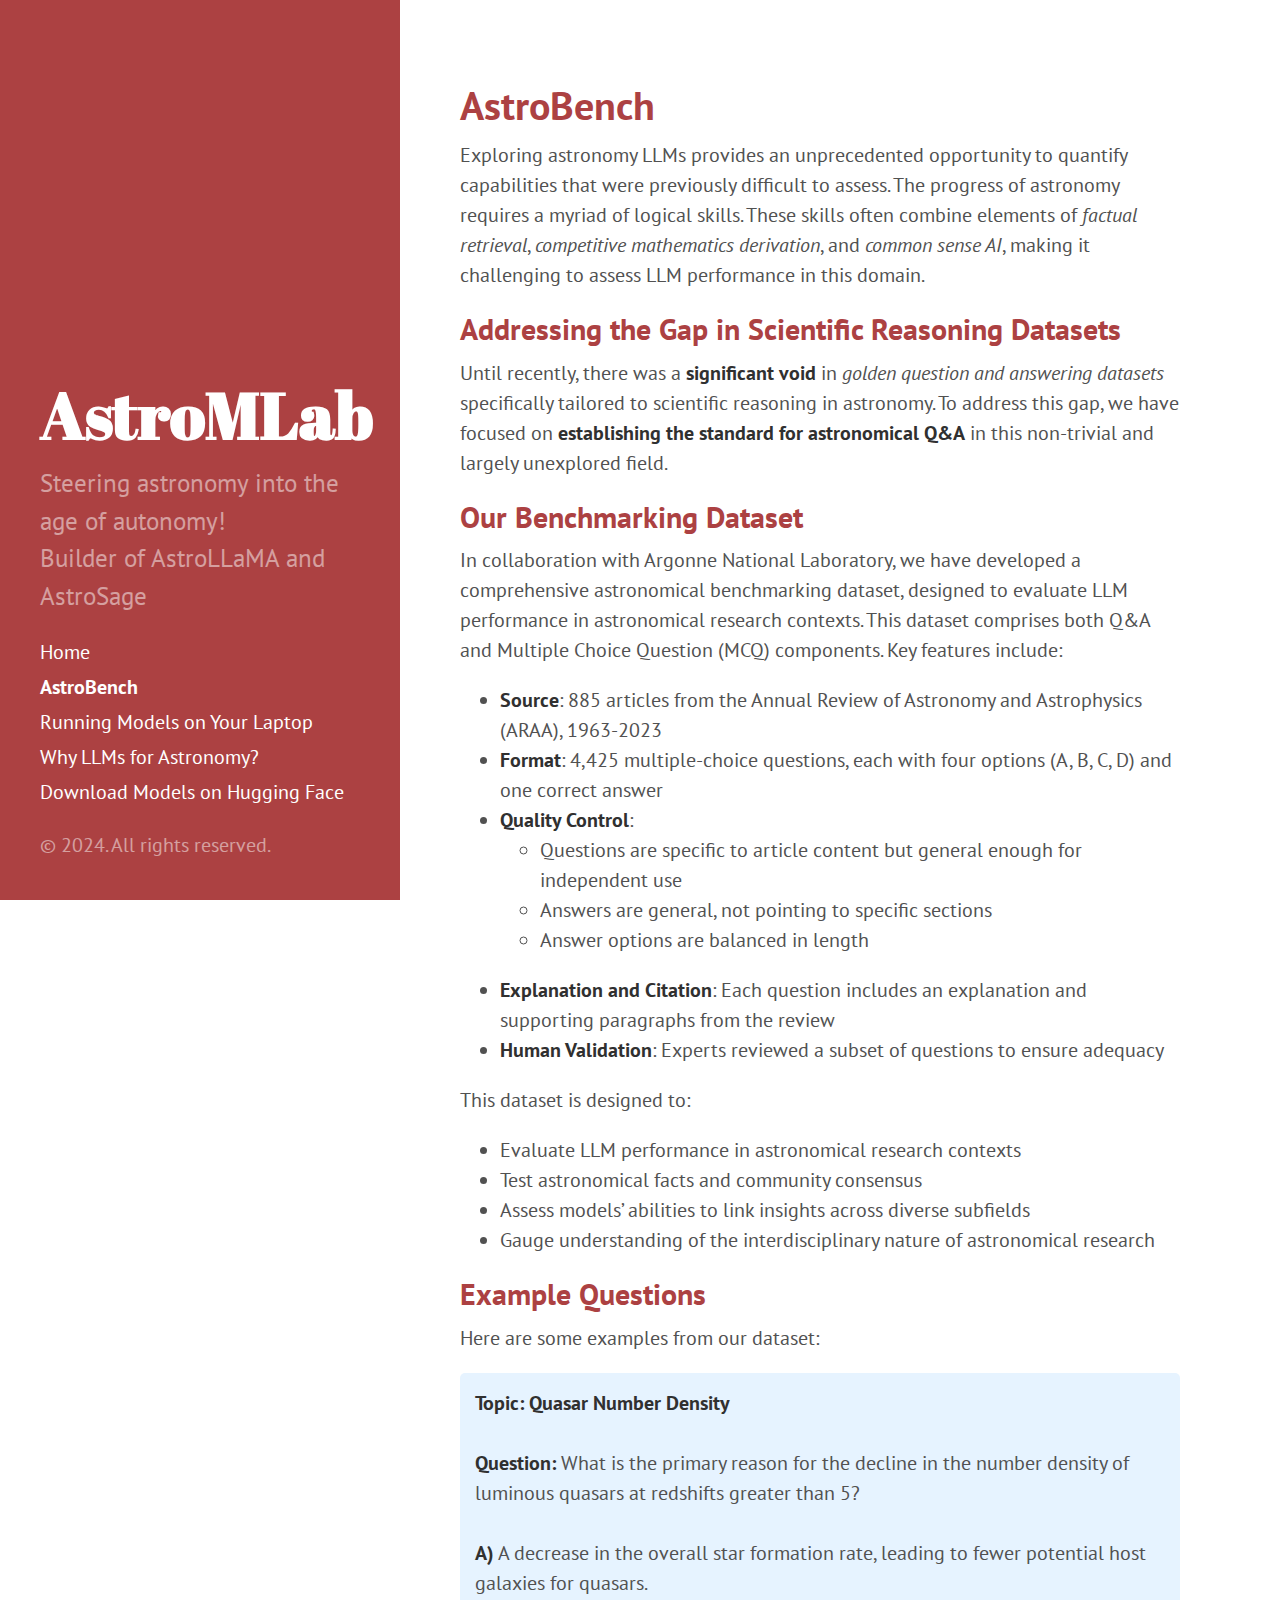
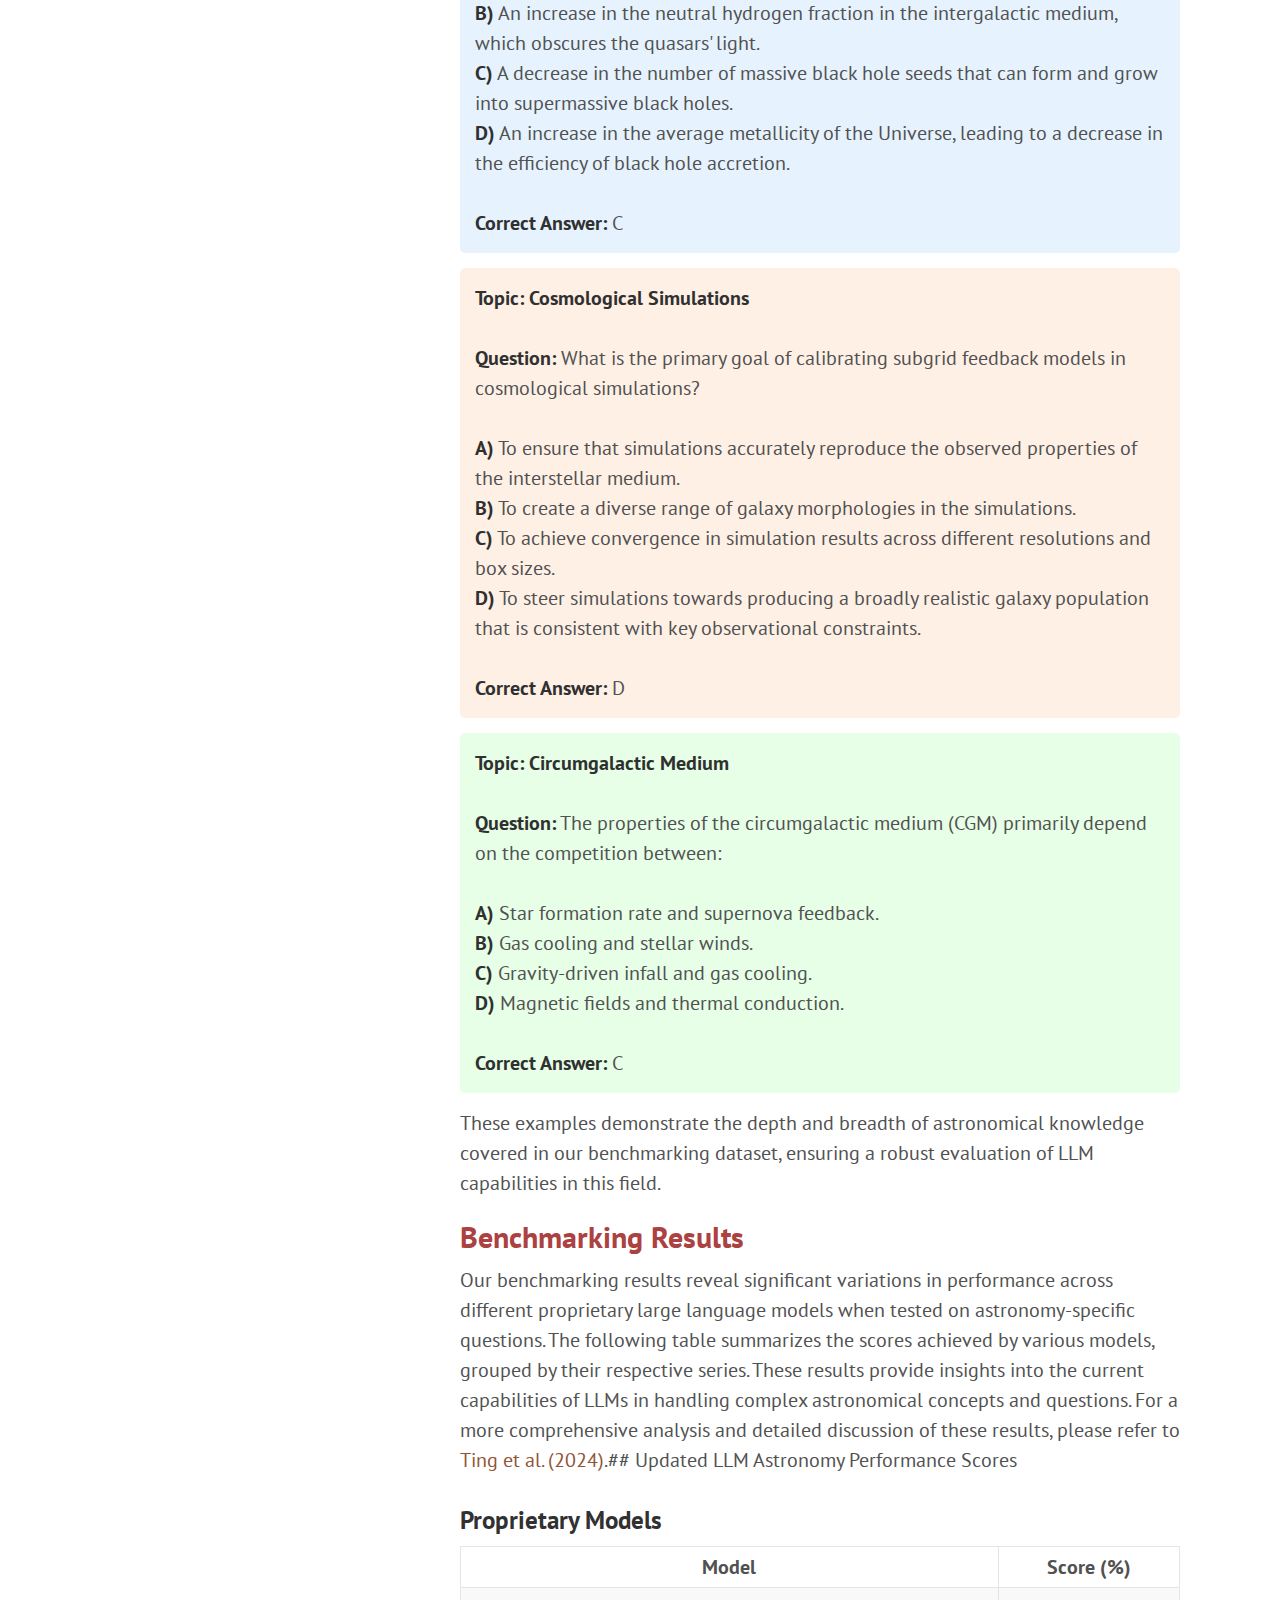
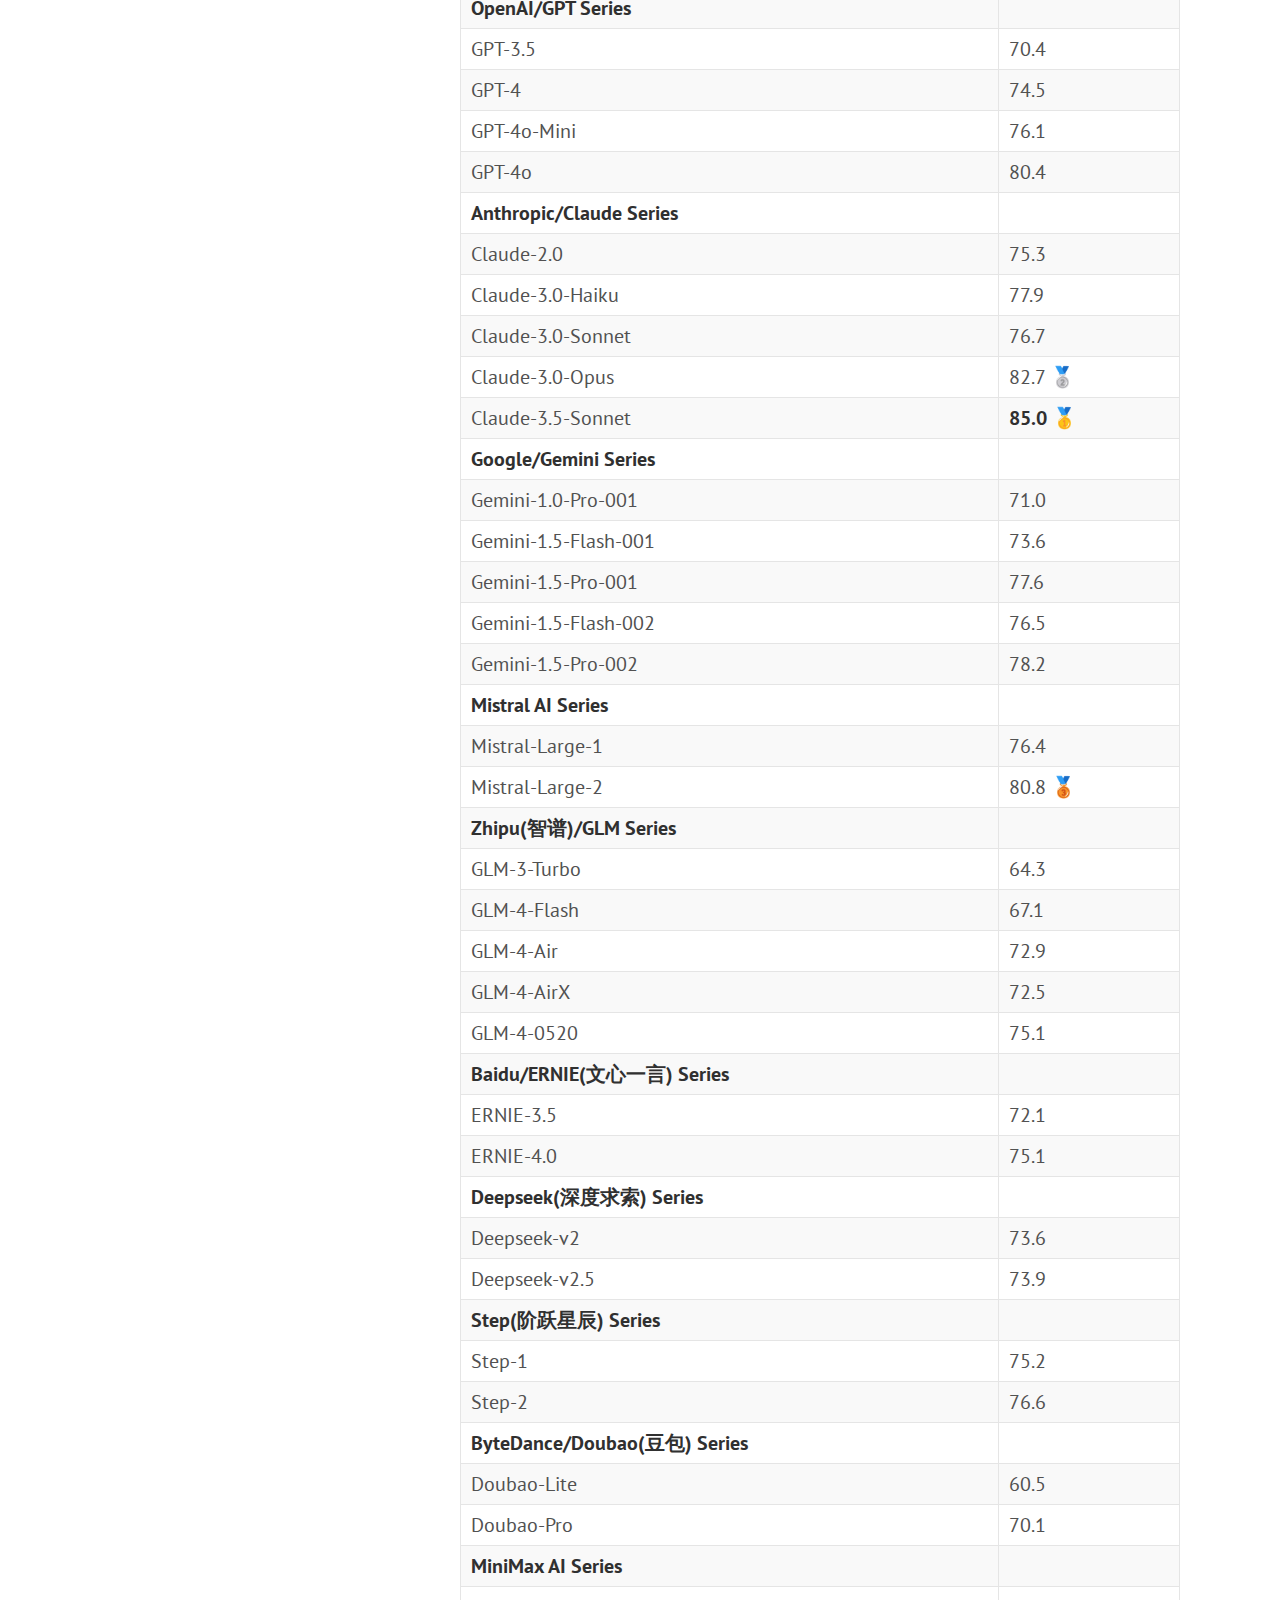
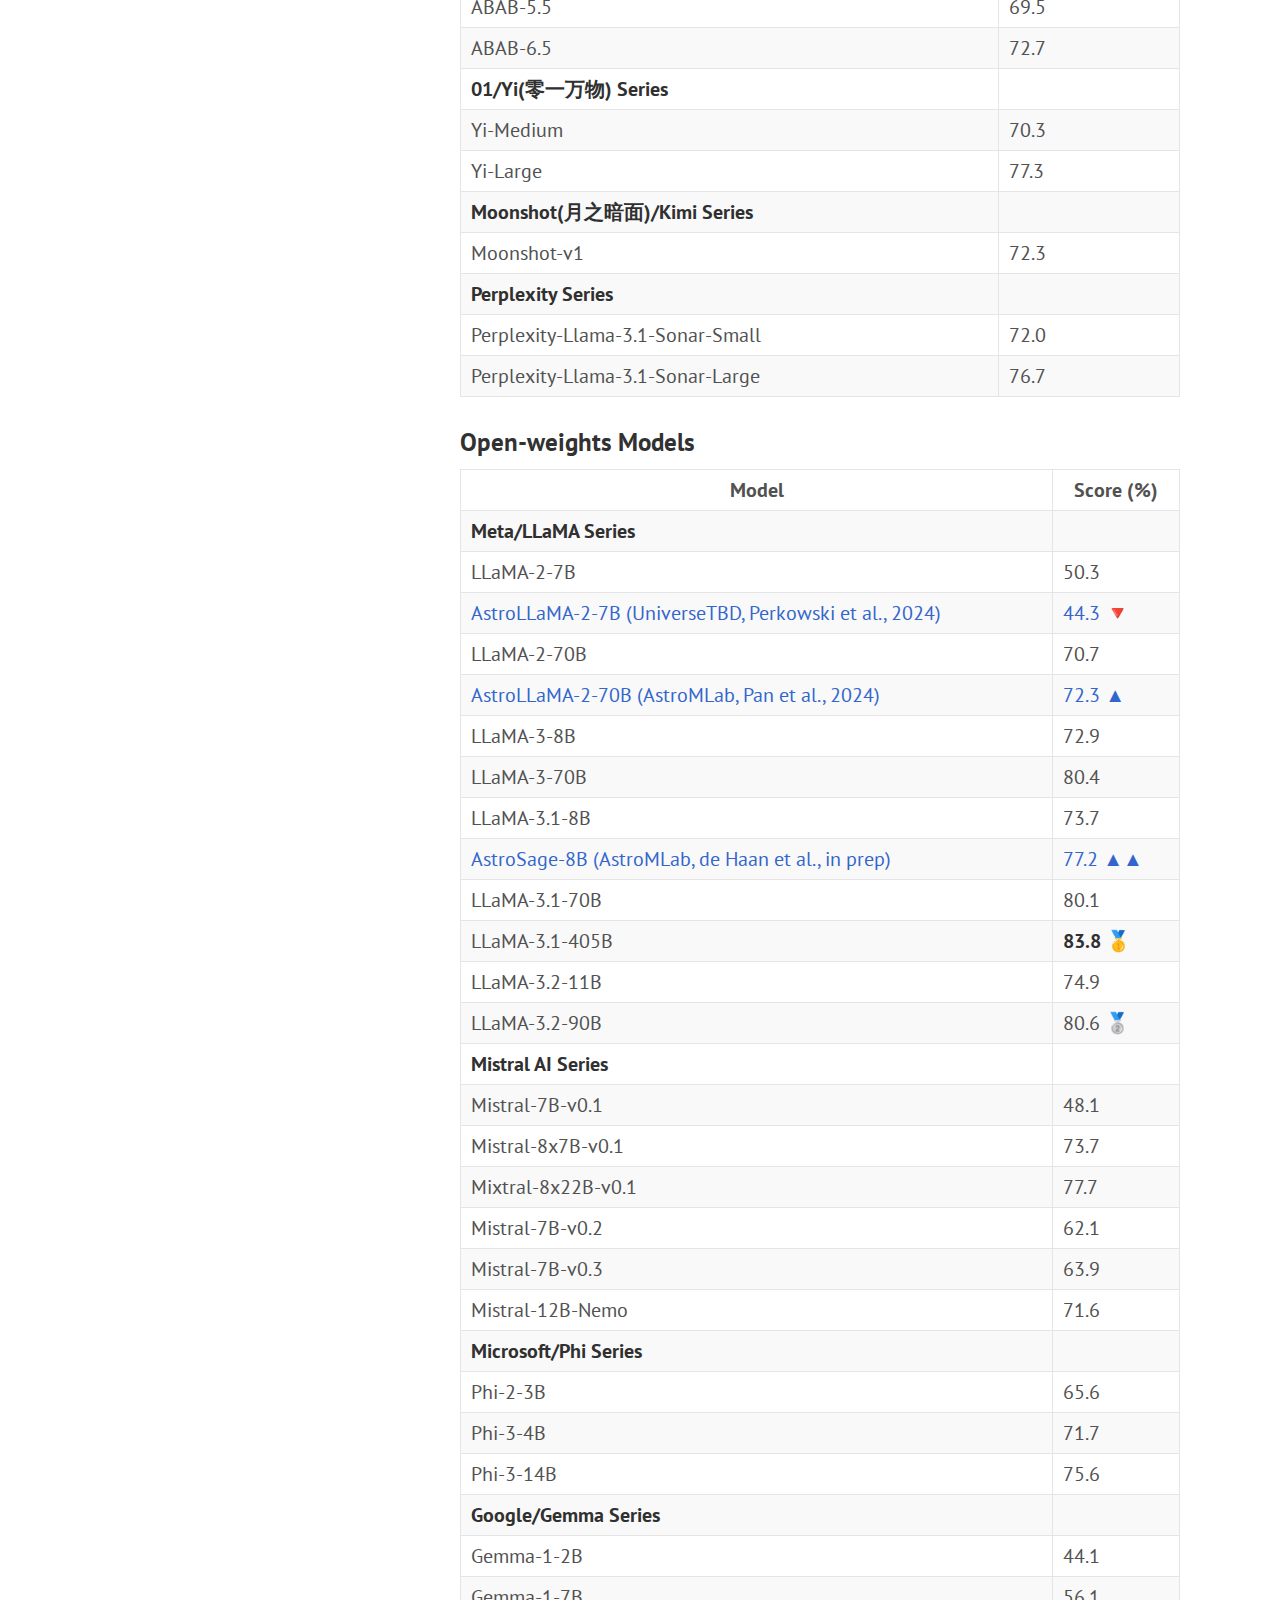
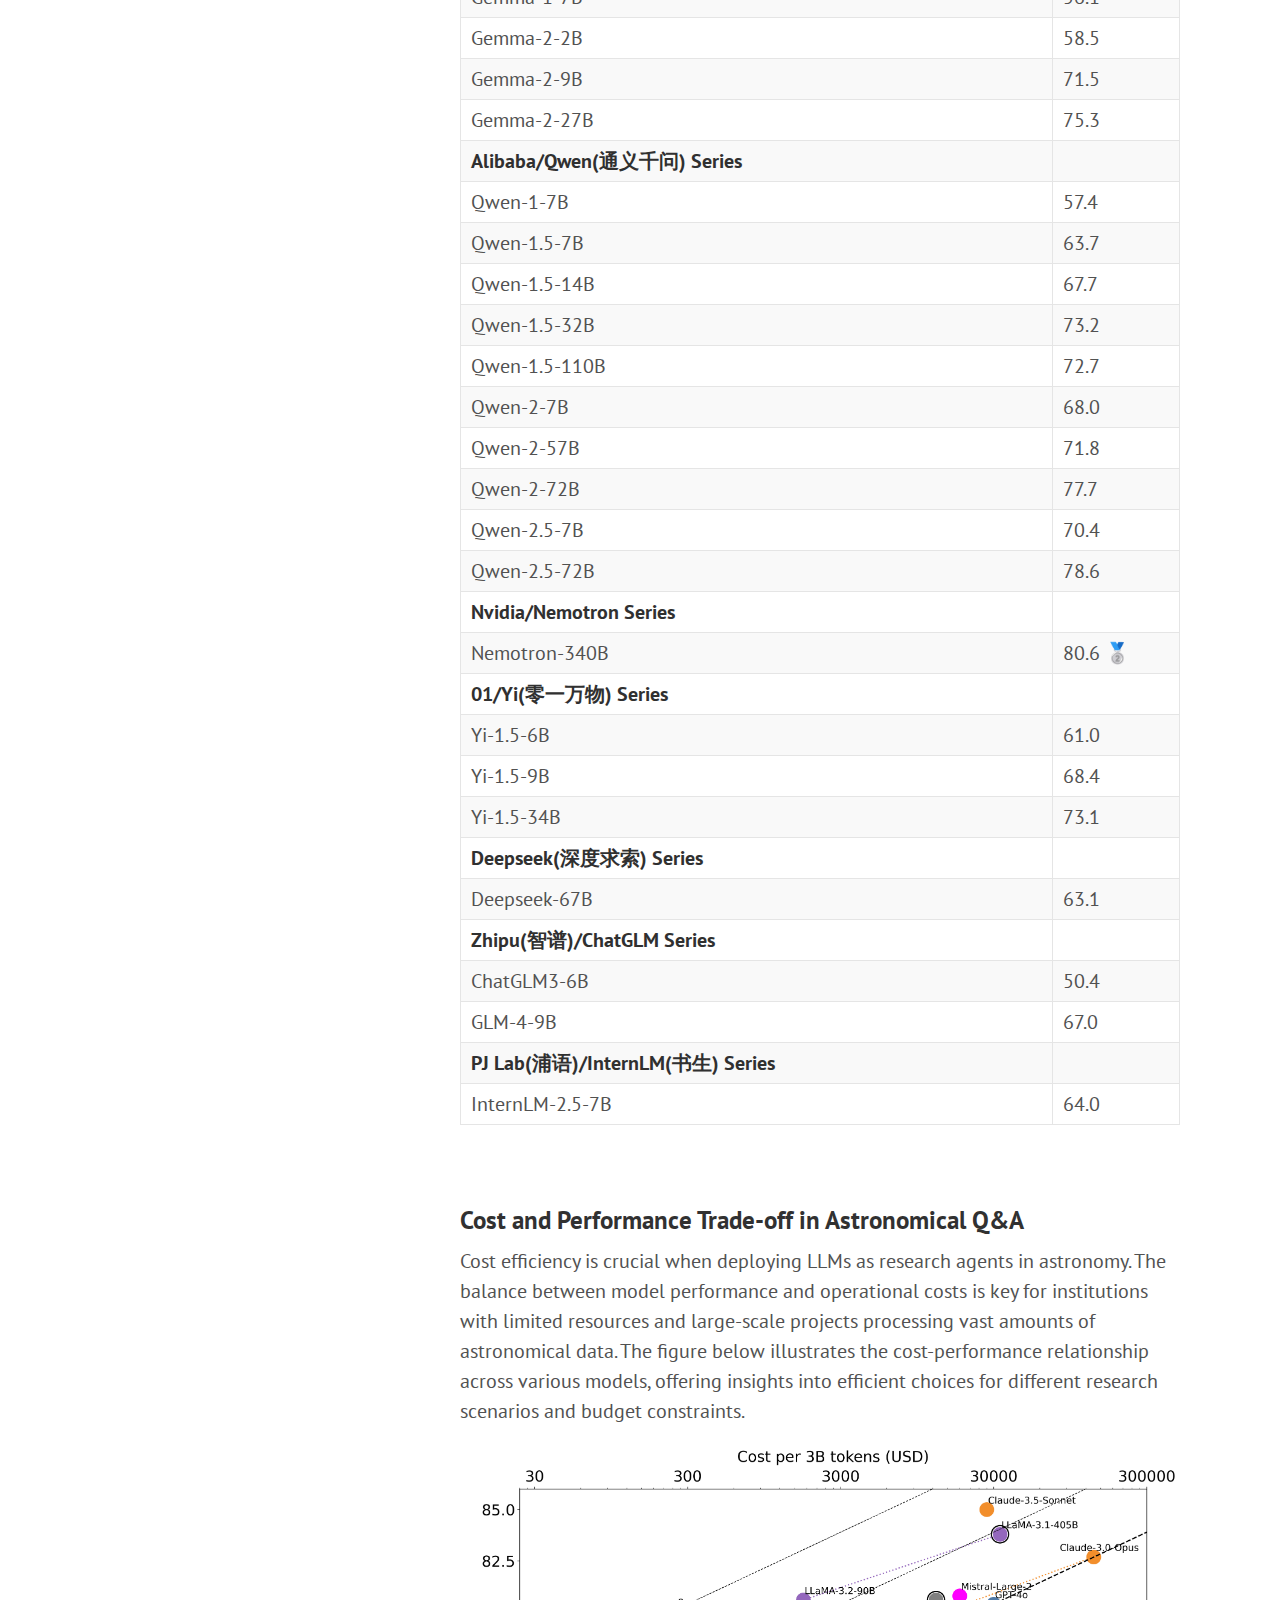
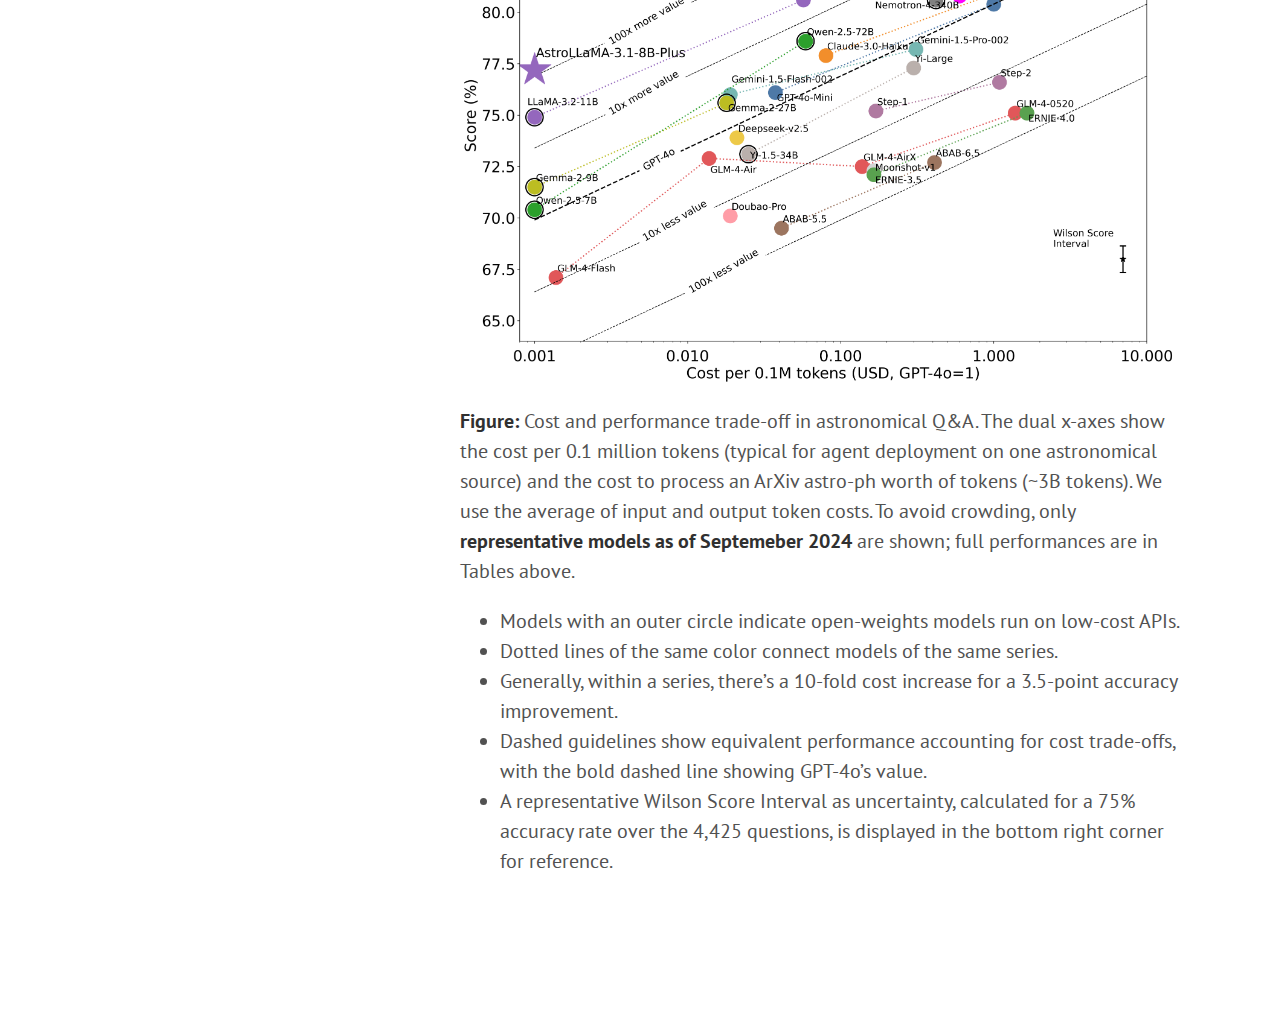
==== benchmarking.html @ fd851e41 "Add files via upload" ====
<!DOCTYPE html>
<html lang="en-us">

  <head>
  <link href="http://gmpg.org/xfn/11" rel="profile">
  <meta http-equiv="X-UA-Compatible" content="IE=edge">
  <meta http-equiv="content-type" content="text/html; charset=utf-8">

  <!-- Enable responsiveness on mobile devices-->
  <meta name="viewport" content="width=device-width, initial-scale=1.0, maximum-scale=1">

  <title>
    
      AstroBench &middot; AstroMLab
    
  </title>

  <!-- CSS -->
  <link rel="stylesheet" href="./public/css/poole.css">
  <link rel="stylesheet" href="./public/css/syntax.css">
  <link rel="stylesheet" href="./public/css/hyde.css">
  <link rel="stylesheet" href="http://fonts.googleapis.com/css?family=PT+Sans:400,400italic,700|Abril+Fatface">

  <!-- RSS -->
  <link rel="alternate" type="application/rss+xml" title="RSS" href="./atom.xml">
</head>


  <body>

    <div class="sidebar">
  <div class="container sidebar-sticky">
    <div class="sidebar-about">
      <h1>
        <a href="/">
          AstroMLab
        </a>
      </h1>
      <p class="lead">Steering astronomy into the age of autonomy! <br> Builder of AstroLLaMA and AstroSage</p>
    </div>

    <nav class="sidebar-nav">
      <a class="sidebar-nav-item" href="./index.html">Home</a>

      

      
      
        
      
        
          
            <a class="sidebar-nav-item active" href="./benchmarking.html">AstroBench</a>
          
        
      
        
          
        
      
        
          
            <a class="sidebar-nav-item" href="./ollama.html">Running Models on Your Laptop</a>
          
        
      
        
          
            <a class="sidebar-nav-item" href="./why_astronomy.html">Why LLMs for Astronomy?</a>
          
        
      

      <a class="sidebar-nav-item" href="https://huggingface.co/AstroMLab">Download Models on Hugging Face</a> 
    </nav>

    <p>&copy; 2024. All rights reserved.</p>
  </div>
</div>


    <div class="content container">
      <div class="page">
        <h1 class="page-title">AstroBench</h1>
      <div class="page">
  <p>Exploring astronomy LLMs provides an unprecedented opportunity to quantify capabilities that were previously difficult to assess. The progress of astronomy requires a myriad of logical skills. These skills often combine elements of <em>factual retrieval</em>, <em>competitive mathematics derivation</em>, and <em>common sense AI</em>, making it challenging to assess LLM performance in this domain.</p>

<h2 id="addressing-the-gap-in-scientific-reasoning-datasets">Addressing the Gap in Scientific Reasoning Datasets</h2>

<p>Until recently, there was a <strong>significant void</strong> in <em>golden question and answering datasets</em> specifically tailored to scientific reasoning in astronomy. To address this gap, we have focused on <strong>establishing the standard for astronomical Q&amp;A</strong> in this non-trivial and largely unexplored field.</p>

<h2 id="our-benchmarking-dataset">Our Benchmarking Dataset</h2>

<p>In collaboration with Argonne National Laboratory, we have developed a comprehensive astronomical benchmarking dataset, designed to evaluate LLM performance in astronomical research contexts. This dataset comprises both Q&amp;A and Multiple Choice Question (MCQ) components. Key features include:</p>

<ul>
  <li><strong>Source</strong>: 885 articles from the Annual Review of Astronomy and Astrophysics (ARAA), 1963-2023</li>
  <li><strong>Format</strong>: 4,425 multiple-choice questions, each with four options (A, B, C, D) and one correct answer</li>
  <li><strong>Quality Control</strong>:
    <ul>
      <li>Questions are specific to article content but general enough for independent use</li>
      <li>Answers are general, not pointing to specific sections</li>
      <li>Answer options are balanced in length</li>
    </ul>
  </li>
  <li><strong>Explanation and Citation</strong>: Each question includes an explanation and supporting paragraphs from the review</li>
  <li><strong>Human Validation</strong>: Experts reviewed a subset of questions to ensure adequacy</li>
</ul>

<p>This dataset is designed to:</p>

<ul>
  <li>Evaluate LLM performance in astronomical research contexts</li>
  <li>Test astronomical facts and community consensus</li>
  <li>Assess models’ abilities to link insights across diverse subfields</li>
  <li>Gauge understanding of the interdisciplinary nature of astronomical research</li>
</ul>

<h2 id="example-questions">Example Questions</h2>

<p>Here are some examples from our dataset:</p>

<div style="background-color: #e6f3ff; padding: 15px; margin-bottom: 15px; border-radius: 5px;">
<strong>Topic: Quasar Number Density</strong><br />
<br />

<strong>Question:</strong> What is the primary reason for the decline in the number density of luminous quasars at redshifts greater than 5?<br />
<br />

<strong>A)</strong> A decrease in the overall star formation rate, leading to fewer potential host galaxies for quasars. <br />

<strong>B)</strong> An increase in the neutral hydrogen fraction in the intergalactic medium, which obscures the quasars' light. <br />

<strong>C)</strong> A decrease in the number of massive black hole seeds that can form and grow into supermassive black holes. <br />

<strong>D)</strong> An increase in the average metallicity of the Universe, leading to a decrease in the efficiency of black hole accretion. <br />

<br />
<strong>Correct Answer:</strong> C
</div>

<div style="background-color: #fff0e6; padding: 15px; margin-bottom: 15px; border-radius: 5px;">
<strong>Topic: Cosmological Simulations</strong><br />
<br />

<strong>Question:</strong> What is the primary goal of calibrating subgrid feedback models in cosmological simulations?<br />
<br />

<strong>A)</strong> To ensure that simulations accurately reproduce the observed properties of the interstellar medium.<br />

<strong>B)</strong> To create a diverse range of galaxy morphologies in the simulations.<br />

<strong>C)</strong> To achieve convergence in simulation results across different resolutions and box sizes.<br />

<strong>D)</strong> To steer simulations towards producing a broadly realistic galaxy population that is consistent with key observational constraints.<br />

<br />
<strong>Correct Answer:</strong> D
</div>

<div style="background-color: #e6ffe6; padding: 15px; margin-bottom: 15px; border-radius: 5px;">
<strong>Topic: Circumgalactic Medium</strong><br />
<br />

<strong>Question:</strong> The properties of the circumgalactic medium (CGM) primarily depend on the competition between: <br />
<br />

<strong>A)</strong> Star formation rate and supernova feedback.<br />

<strong>B)</strong> Gas cooling and stellar winds.<br />

<strong>C)</strong> Gravity-driven infall and gas cooling. <br />

<strong>D)</strong> Magnetic fields and thermal conduction. <br />

<br />
<strong>Correct Answer:</strong> C
</div>

<p>These examples demonstrate the depth and breadth of astronomical knowledge covered in our benchmarking dataset, ensuring a robust evaluation of LLM capabilities in this field.</p>

<h2 id="benchmarking-results">Benchmarking Results</h2>

<p>Our benchmarking results reveal significant variations in performance across different proprietary large language models when tested on astronomy-specific questions. The following table summarizes the scores achieved by various models, grouped by their respective series. These results provide insights into the current capabilities of LLMs in handling complex astronomical concepts and questions. For a more comprehensive analysis and detailed discussion of these results, please refer to <a href="https://arxiv.org/abs/2407.11194">Ting et al. (2024)</a>.## Updated LLM Astronomy Performance Scores</p>

<h3 id="proprietary-models">Proprietary Models</h3>

<table>
  <thead>
    <tr>
      <th>Model</th>
      <th>Score (%)</th>
    </tr>
  </thead>
  <tbody>
    <tr>
      <td><strong>OpenAI/GPT Series</strong></td>
      <td> </td>
    </tr>
    <tr>
      <td>GPT-3.5</td>
      <td>70.4</td>
    </tr>
    <tr>
      <td>GPT-4</td>
      <td>74.5</td>
    </tr>
    <tr>
      <td>GPT-4o-Mini</td>
      <td>76.1</td>
    </tr>
    <tr>
      <td>GPT-4o</td>
      <td>80.4</td>
    </tr>
    <tr>
      <td><strong>Anthropic/Claude Series</strong></td>
      <td> </td>
    </tr>
    <tr>
      <td>Claude-2.0</td>
      <td>75.3</td>
    </tr>
    <tr>
      <td>Claude-3.0-Haiku</td>
      <td>77.9</td>
    </tr>
    <tr>
      <td>Claude-3.0-Sonnet</td>
      <td>76.7</td>
    </tr>
    <tr>
      <td>Claude-3.0-Opus</td>
      <td>82.7 🥈</td>
    </tr>
    <tr>
      <td>Claude-3.5-Sonnet</td>
      <td><strong>85.0</strong> 🥇</td>
    </tr>
    <tr>
      <td><strong>Google/Gemini Series</strong></td>
      <td> </td>
    </tr>
    <tr>
      <td>Gemini-1.0-Pro-001</td>
      <td>71.0</td>
    </tr>
    <tr>
      <td>Gemini-1.5-Flash-001</td>
      <td>73.6</td>
    </tr>
    <tr>
      <td>Gemini-1.5-Pro-001</td>
      <td>77.6</td>
    </tr>
    <tr>
      <td>Gemini-1.5-Flash-002</td>
      <td>76.5</td>
    </tr>
    <tr>
      <td>Gemini-1.5-Pro-002</td>
      <td>78.2</td>
    </tr>
    <tr>
      <td><strong>Mistral AI Series</strong></td>
      <td> </td>
    </tr>
    <tr>
      <td>Mistral-Large-1</td>
      <td>76.4</td>
    </tr>
    <tr>
      <td>Mistral-Large-2</td>
      <td>80.8 🥉</td>
    </tr>
    <tr>
      <td><strong>Zhipu(智谱)/GLM Series</strong></td>
      <td> </td>
    </tr>
    <tr>
      <td>GLM-3-Turbo</td>
      <td>64.3</td>
    </tr>
    <tr>
      <td>GLM-4-Flash</td>
      <td>67.1</td>
    </tr>
    <tr>
      <td>GLM-4-Air</td>
      <td>72.9</td>
    </tr>
    <tr>
      <td>GLM-4-AirX</td>
      <td>72.5</td>
    </tr>
    <tr>
      <td>GLM-4-0520</td>
      <td>75.1</td>
    </tr>
    <tr>
      <td><strong>Baidu/ERNIE(文心一言) Series</strong></td>
      <td> </td>
    </tr>
    <tr>
      <td>ERNIE-3.5</td>
      <td>72.1</td>
    </tr>
    <tr>
      <td>ERNIE-4.0</td>
      <td>75.1</td>
    </tr>
    <tr>
      <td><strong>Deepseek(深度求索) Series</strong></td>
      <td> </td>
    </tr>
    <tr>
      <td>Deepseek-v2</td>
      <td>73.6</td>
    </tr>
    <tr>
      <td>Deepseek-v2.5</td>
      <td>73.9</td>
    </tr>
    <tr>
      <td><strong>Step(阶跃星辰) Series</strong></td>
      <td> </td>
    </tr>
    <tr>
      <td>Step-1</td>
      <td>75.2</td>
    </tr>
    <tr>
      <td>Step-2</td>
      <td>76.6</td>
    </tr>
    <tr>
      <td><strong>ByteDance/Doubao(豆包) Series</strong></td>
      <td> </td>
    </tr>
    <tr>
      <td>Doubao-Lite</td>
      <td>60.5</td>
    </tr>
    <tr>
      <td>Doubao-Pro</td>
      <td>70.1</td>
    </tr>
    <tr>
      <td><strong>MiniMax AI Series</strong></td>
      <td> </td>
    </tr>
    <tr>
      <td>ABAB-5.5</td>
      <td>69.5</td>
    </tr>
    <tr>
      <td>ABAB-6.5</td>
      <td>72.7</td>
    </tr>
    <tr>
      <td><strong>01/Yi(零一万物) Series</strong></td>
      <td> </td>
    </tr>
    <tr>
      <td>Yi-Medium</td>
      <td>70.3</td>
    </tr>
    <tr>
      <td>Yi-Large</td>
      <td>77.3</td>
    </tr>
    <tr>
      <td><strong>Moonshot(月之暗面)/Kimi Series</strong></td>
      <td> </td>
    </tr>
    <tr>
      <td>Moonshot-v1</td>
      <td>72.3</td>
    </tr>
    <tr>
      <td><strong>Perplexity Series</strong></td>
      <td> </td>
    </tr>
    <tr>
      <td>Perplexity-Llama-3.1-Sonar-Small</td>
      <td>72.0</td>
    </tr>
    <tr>
      <td>Perplexity-Llama-3.1-Sonar-Large</td>
      <td>76.7</td>
    </tr>
  </tbody>
</table>

<h3 id="open-weights-models">Open-weights Models</h3>

<table>
  <thead>
    <tr>
      <th>Model</th>
      <th>Score (%)</th>
    </tr>
  </thead>
  <tbody>
    <tr>
      <td><strong>Meta/LLaMA Series</strong></td>
      <td> </td>
    </tr>
    <tr>
      <td>LLaMA-2-7B</td>
      <td>50.3</td>
    </tr>
    <tr>
      <td><span style="color: #3366cc;">AstroLLaMA-2-7B (UniverseTBD, Perkowski et al., 2024)</span></td>
      <td><span style="color: #3366cc;">44.3</span> 🔻</td>
    </tr>
    <tr>
      <td>LLaMA-2-70B</td>
      <td>70.7</td>
    </tr>
    <tr>
      <td><span style="color: #3366cc;">AstroLLaMA-2-70B (AstroMLab, Pan et al., 2024)</span></td>
      <td><span style="color: #3366cc;">72.3 ▲ </span></td>
    </tr>
    <tr>
      <td>LLaMA-3-8B</td>
      <td>72.9</td>
    </tr>
    <tr>
      <td>LLaMA-3-70B</td>
      <td>80.4</td>
    </tr>
    <tr>
      <td>LLaMA-3.1-8B</td>
      <td>73.7</td>
    </tr>
    <tr>
      <td><span style="color: #3366cc;">AstroSage-8B (AstroMLab, de Haan et al., in prep)</span></td>
      <td><span style="color: #3366cc;">77.2 ▲▲ </span></td>
    </tr>
    <tr>
      <td>LLaMA-3.1-70B</td>
      <td>80.1</td>
    </tr>
    <tr>
      <td>LLaMA-3.1-405B</td>
      <td><strong>83.8</strong> 🥇</td>
    </tr>
    <tr>
      <td>LLaMA-3.2-11B</td>
      <td>74.9</td>
    </tr>
    <tr>
      <td>LLaMA-3.2-90B</td>
      <td>80.6 🥈</td>
    </tr>
    <tr>
      <td><strong>Mistral AI Series</strong></td>
      <td> </td>
    </tr>
    <tr>
      <td>Mistral-7B-v0.1</td>
      <td>48.1</td>
    </tr>
    <tr>
      <td>Mistral-8x7B-v0.1</td>
      <td>73.7</td>
    </tr>
    <tr>
      <td>Mixtral-8x22B-v0.1</td>
      <td>77.7</td>
    </tr>
    <tr>
      <td>Mistral-7B-v0.2</td>
      <td>62.1</td>
    </tr>
    <tr>
      <td>Mistral-7B-v0.3</td>
      <td>63.9</td>
    </tr>
    <tr>
      <td>Mistral-12B-Nemo</td>
      <td>71.6</td>
    </tr>
    <tr>
      <td><strong>Microsoft/Phi Series</strong></td>
      <td> </td>
    </tr>
    <tr>
      <td>Phi-2-3B</td>
      <td>65.6</td>
    </tr>
    <tr>
      <td>Phi-3-4B</td>
      <td>71.7</td>
    </tr>
    <tr>
      <td>Phi-3-14B</td>
      <td>75.6</td>
    </tr>
    <tr>
      <td><strong>Google/Gemma Series</strong></td>
      <td> </td>
    </tr>
    <tr>
      <td>Gemma-1-2B</td>
      <td>44.1</td>
    </tr>
    <tr>
      <td>Gemma-1-7B</td>
      <td>56.1</td>
    </tr>
    <tr>
      <td>Gemma-2-2B</td>
      <td>58.5</td>
    </tr>
    <tr>
      <td>Gemma-2-9B</td>
      <td>71.5</td>
    </tr>
    <tr>
      <td>Gemma-2-27B</td>
      <td>75.3</td>
    </tr>
    <tr>
      <td><strong>Alibaba/Qwen(通义千问) Series</strong></td>
      <td> </td>
    </tr>
    <tr>
      <td>Qwen-1-7B</td>
      <td>57.4</td>
    </tr>
    <tr>
      <td>Qwen-1.5-7B</td>
      <td>63.7</td>
    </tr>
    <tr>
      <td>Qwen-1.5-14B</td>
      <td>67.7</td>
    </tr>
    <tr>
      <td>Qwen-1.5-32B</td>
      <td>73.2</td>
    </tr>
    <tr>
      <td>Qwen-1.5-110B</td>
      <td>72.7</td>
    </tr>
    <tr>
      <td>Qwen-2-7B</td>
      <td>68.0</td>
    </tr>
    <tr>
      <td>Qwen-2-57B</td>
      <td>71.8</td>
    </tr>
    <tr>
      <td>Qwen-2-72B</td>
      <td>77.7</td>
    </tr>
    <tr>
      <td>Qwen-2.5-7B</td>
      <td>70.4</td>
    </tr>
    <tr>
      <td>Qwen-2.5-72B</td>
      <td>78.6</td>
    </tr>
    <tr>
      <td><strong>Nvidia/Nemotron Series</strong></td>
      <td> </td>
    </tr>
    <tr>
      <td>Nemotron-340B</td>
      <td>80.6 🥈</td>
    </tr>
    <tr>
      <td><strong>01/Yi(零一万物) Series</strong></td>
      <td> </td>
    </tr>
    <tr>
      <td>Yi-1.5-6B</td>
      <td>61.0</td>
    </tr>
    <tr>
      <td>Yi-1.5-9B</td>
      <td>68.4</td>
    </tr>
    <tr>
      <td>Yi-1.5-34B</td>
      <td>73.1</td>
    </tr>
    <tr>
      <td><strong>Deepseek(深度求索) Series</strong></td>
      <td> </td>
    </tr>
    <tr>
      <td>Deepseek-67B</td>
      <td>63.1</td>
    </tr>
    <tr>
      <td><strong>Zhipu(智谱)/ChatGLM Series</strong></td>
      <td> </td>
    </tr>
    <tr>
      <td>ChatGLM3-6B</td>
      <td>50.4</td>
    </tr>
    <tr>
      <td>GLM-4-9B</td>
      <td>67.0</td>
    </tr>
    <tr>
      <td><strong>PJ Lab(浦语)/InternLM(书生) Series</strong></td>
      <td> </td>
    </tr>
    <tr>
      <td>InternLM-2.5-7B</td>
      <td>64.0</td>
    </tr>
  </tbody>
</table>

<p><br /></p>

<h3 id="cost-and-performance-trade-off-in-astronomical-qa">Cost and Performance Trade-off in Astronomical Q&amp;A</h3>

<p>Cost efficiency is crucial when deploying LLMs as research agents in astronomy. The balance between model performance and operational costs is key for institutions with limited resources and large-scale projects processing vast amounts of astronomical data. The figure below illustrates the cost-performance relationship across various models, offering insights into efficient choices for different research scenarios and budget constraints.</p>

<p><img src="figures/AstroBench.png" alt="Cost and performance trade-off in astronomical Q&amp;A" /></p>

<p><strong>Figure:</strong> Cost and performance trade-off in astronomical Q&amp;A. The dual x-axes show the cost per 0.1 million tokens (typical for agent deployment on one astronomical source) and the cost to process an ArXiv astro-ph worth of tokens (~3B tokens). We use the average of input and output token costs. To avoid crowding, only <strong>representative models as of Septemeber 2024</strong> are shown; full performances are in Tables above.</p>

<ul>
  <li>Models with an outer circle indicate open-weights models run on low-cost APIs.</li>
  <li>Dotted lines of the same color connect models of the same series.</li>
  <li>Generally, within a series, there’s a 10-fold cost increase for a 3.5-point accuracy improvement.</li>
  <li>Dashed guidelines show equivalent performance accounting for cost trade-offs, with the bold dashed line showing GPT-4o’s value.</li>
  <li>A representative Wilson Score Interval as uncertainty, calculated for a 75% accuracy rate over the 4,425 questions, is displayed in the bottom right corner for reference.</li>
</ul>


</div>

      </div>
    </div>

  </body>
</html>
---- public/css/poole.css ----
/*
 *                        ___
 *                       /\_ \
 *  _____     ___     ___\//\ \      __
 * /\ '__`\  / __`\  / __`\\ \ \   /'__`\
 * \ \ \_\ \/\ \_\ \/\ \_\ \\_\ \_/\  __/
 *  \ \ ,__/\ \____/\ \____//\____\ \____\
 *   \ \ \/  \/___/  \/___/ \/____/\/____/
 *    \ \_\
 *     \/_/
 *
 * Designed, built, and released under MIT license by @mdo. Learn more at
 * https://github.com/poole/poole.
 */


/*
 * Contents
 *
 * Body resets
 * Custom type
 * Messages
 * Container
 * Masthead
 * Posts and pages
 * Pagination
 * Reverse layout
 * Themes
 */


/*
 * Body resets
 *
 * Update the foundational and global aspects of the page.
 */

* {
  -webkit-box-sizing: border-box;
     -moz-box-sizing: border-box;
          box-sizing: border-box;
}

html,
body {
  margin: 0;
  padding: 0;
}

html {
  font-family: "Helvetica Neue", Helvetica, Arial, sans-serif;
  font-size: 16px;
  line-height: 1.5;
}
@media (min-width: 38em) {
  html {
    font-size: 20px;
  }
}

body {
  color: #515151;
  background-color: #fff;
  -webkit-text-size-adjust: 100%;
      -ms-text-size-adjust: 100%;
}

/* No `:visited` state is required by default (browsers will use `a`) */
a {
  color: #268bd2;
  text-decoration: none;
}
a strong {
  color: inherit;
}
/* `:focus` is linked to `:hover` for basic accessibility */
a:hover,
a:focus {
  text-decoration: underline;
}

/* Headings */
h1, h2, h3, h4, h5, h6 {
  margin-bottom: .5rem;
  font-weight: bold;
  line-height: 1.25;
  color: #313131;
  text-rendering: optimizeLegibility;
}
h1 {
  font-size: 2rem;
}
h2 {
  margin-top: 1rem;
  font-size: 1.5rem;
}
h3 {
  margin-top: 1.5rem;
  font-size: 1.25rem;
}
h4, h5, h6 {
  margin-top: 1rem;
  font-size: 1rem;
}

/* Body text */
p {
  margin-top: 0;
  margin-bottom: 1rem;
}

strong {
  color: #303030;
}


/* Lists */
ul, ol, dl {
  margin-top: 0;
  margin-bottom: 1rem;
}

dt {
  font-weight: bold;
}
dd {
  margin-bottom: .5rem;
}

/* Misc */
hr {
  position: relative;
  margin: 1.5rem 0;
  border: 0;
  border-top: 1px solid #eee;
  border-bottom: 1px solid #fff;
}

abbr {
  font-size: 85%;
  font-weight: bold;
  color: #555;
  text-transform: uppercase;
}
abbr[title] {
  cursor: help;
  border-bottom: 1px dotted #e5e5e5;
}

/* Code */
code,
pre {
  font-family: Menlo, Monaco, "Courier New", monospace;
}
code {
  padding: .25em .5em;
  font-size: 85%;
  color: #bf616a;
  background-color: #f9f9f9;
  border-radius: 3px;
}
pre {
  display: block;
  margin-top: 0;
  margin-bottom: 1rem;
  padding: 1rem;
  font-size: .8rem;
  line-height: 1.4;
  white-space: pre;
  white-space: pre-wrap;
  word-break: break-all;
  word-wrap: break-word;
  background-color: #f9f9f9;
}
pre code {
  padding: 0;
  font-size: 100%;
  color: inherit;
  background-color: transparent;
}

/* Pygments via Jekyll */
.highlight {
  margin-bottom: 1rem;
  border-radius: 4px;
}
.highlight pre {
  margin-bottom: 0;
}

/* Gist via GitHub Pages */
.gist .gist-file {
  font-family: Menlo, Monaco, "Courier New", monospace !important;
}
.gist .markdown-body {
  padding: 15px;
}
.gist pre {
  padding: 0;
  background-color: transparent;
}
.gist .gist-file .gist-data {
  font-size: .8rem !important;
  line-height: 1.4;
}
.gist code {
  padding: 0;
  color: inherit;
  background-color: transparent;
  border-radius: 0;
}

/* Quotes */
blockquote {
  padding: .5rem 1rem;
  margin: .8rem 0;
  color: #7a7a7a;
  border-left: .25rem solid #e5e5e5;
}
blockquote p:last-child {
  margin-bottom: 0;
}
@media (min-width: 30em) {
  blockquote {
    padding-right: 5rem;
    padding-left: 1.25rem;
  }
}

img {
  display: block;
  max-width: 100%;
  margin: 0 0 1rem;
  border-radius: 5px;
}

/* Tables */
table {
  margin-bottom: 1rem;
  width: 100%;
  border: 1px solid #e5e5e5;
  border-collapse: collapse;
}
td,
th {
  padding: .25rem .5rem;
  border: 1px solid #e5e5e5;
}
tbody tr:nth-child(odd) td,
tbody tr:nth-child(odd) th {
  background-color: #f9f9f9;
}


/*
 * Custom type
 *
 * Extend paragraphs with `.lead` for larger introductory text.
 */

.lead {
  font-size: 1.25rem;
  font-weight: 300;
}


/*
 * Messages
 *
 * Show alert messages to users. You may add it to single elements like a `<p>`,
 * or to a parent if there are multiple elements to show.
 */

.message {
  margin-bottom: 1rem;
  padding: 1rem;
  color: #717171;
  background-color: #f9f9f9;
}


/*
 * Container
 *
 * Center the page content.
 */

.container {
  max-width: 38rem;
  padding-left:  1rem;
  padding-right: 1rem;
  margin-left:  auto;
  margin-right: auto;
}


/*
 * Masthead
 *
 * Super small header above the content for site name and short description.
 */

.masthead {
  padding-top:    1rem;
  padding-bottom: 1rem;
  margin-bottom: 3rem;
}
.masthead-title {
  margin-top: 0;
  margin-bottom: 0;
  color: #505050;
}
.masthead-title a {
  color: #505050;
}
.masthead-title small {
  font-size: 75%;
  font-weight: 400;
  color: #c0c0c0;
  letter-spacing: 0;
}


/*
 * Posts and pages
 *
 * Each post is wrapped in `.post` and is used on default and post layouts. Each
 * page is wrapped in `.page` and is only used on the page layout.
 */

.page,
.post {
  margin-bottom: 4em;
}

/* Blog post or page title */
.page-title,
.post-title,
.post-title a {
  color: #303030;
}
.page-title,
.post-title {
  margin-top: 0;
}

/* Meta data line below post title */
.post-date {
  display: block;
  margin-top: -.5rem;
  margin-bottom: 1rem;
  color: #9a9a9a;
}

/* Related posts */
.related {
  padding-top: 2rem;
  padding-bottom: 2rem;
  border-top: 1px solid #eee;
}
.related-posts {
  padding-left: 0;
  list-style: none;
}
.related-posts h3 {
  margin-top: 0;
}
.related-posts li small {
  font-size: 75%;
  color: #999;
}
.related-posts li a:hover {
  color: #268bd2;
  text-decoration: none;
}
.related-posts li a:hover small {
  color: inherit;
}


/*
 * Pagination
 *
 * Super lightweight (HTML-wise) blog pagination. `span`s are provide for when
 * there are no more previous or next posts to show.
 */

.pagination {
  overflow: hidden; /* clearfix */
  margin-left: -1rem;
  margin-right: -1rem;
  font-family: "PT Sans", Helvetica, Arial, sans-serif;
  color: #ccc;
  text-align: center;
}

/* Pagination items can be `span`s or `a`s */
.pagination-item {
  display: block;
  padding: 1rem;
  border: 1px solid #eee;
}
.pagination-item:first-child {
  margin-bottom: -1px;
}

/* Only provide a hover state for linked pagination items */
a.pagination-item:hover {
  background-color: #f5f5f5;
}

@media (min-width: 30em) {
  .pagination {
    margin: 3rem 0;
  }
  .pagination-item {
    float: left;
    width: 50%;
  }
  .pagination-item:first-child {
    margin-bottom: 0;
    border-top-left-radius:    4px;
    border-bottom-left-radius: 4px;
  }
  .pagination-item:last-child {
    margin-left: -1px;
    border-top-right-radius:    4px;
    border-bottom-right-radius: 4px;
  }
}
---- public/css/syntax.css ----
.highlight .hll { background-color: #ffc; }
.highlight .c { color: #999; } /* Comment */
.highlight .err { color: #a00; background-color: #faa } /* Error */
.highlight .k { color: #069; } /* Keyword */
.highlight .o { color: #555 } /* Operator */
.highlight .cm { color: #09f; font-style: italic } /* Comment.Multiline */
.highlight .cp { color: #099 } /* Comment.Preproc */
.highlight .c1 { color: #999; } /* Comment.Single */
.highlight .cs { color: #999; } /* Comment.Special */
.highlight .gd { background-color: #fcc; border: 1px solid #c00 } /* Generic.Deleted */
.highlight .ge { font-style: italic } /* Generic.Emph */
.highlight .gr { color: #f00 } /* Generic.Error */
.highlight .gh { color: #030; } /* Generic.Heading */
.highlight .gi { background-color: #cfc; border: 1px solid #0c0 } /* Generic.Inserted */
.highlight .go { color: #aaa } /* Generic.Output */
.highlight .gp { color: #009; } /* Generic.Prompt */
.highlight .gs { } /* Generic.Strong */
.highlight .gu { color: #030; } /* Generic.Subheading */
.highlight .gt { color: #9c6 } /* Generic.Traceback */
.highlight .kc { color: #069; } /* Keyword.Constant */
.highlight .kd { color: #069; } /* Keyword.Declaration */
.highlight .kn { color: #069; } /* Keyword.Namespace */
.highlight .kp { color: #069 } /* Keyword.Pseudo */
.highlight .kr { color: #069; } /* Keyword.Reserved */
.highlight .kt { color: #078; } /* Keyword.Type */
.highlight .m { color: #f60 } /* Literal.Number */
.highlight .s { color: #d44950 } /* Literal.String */
.highlight .na { color: #4f9fcf } /* Name.Attribute */
.highlight .nb { color: #366 } /* Name.Builtin */
.highlight .nc { color: #0a8; } /* Name.Class */
.highlight .no { color: #360 } /* Name.Constant */
.highlight .nd { color: #99f } /* Name.Decorator */
.highlight .ni { color: #999; } /* Name.Entity */
.highlight .ne { color: #c00; } /* Name.Exception */
.highlight .nf { color: #c0f } /* Name.Function */
.highlight .nl { color: #99f } /* Name.Label */
.highlight .nn { color: #0cf; } /* Name.Namespace */
.highlight .nt { color: #2f6f9f; } /* Name.Tag */
.highlight .nv { color: #033 } /* Name.Variable */
.highlight .ow { color: #000; } /* Operator.Word */
.highlight .w { color: #bbb } /* Text.Whitespace */
.highlight .mf { color: #f60 } /* Literal.Number.Float */
.highlight .mh { color: #f60 } /* Literal.Number.Hex */
.highlight .mi { color: #f60 } /* Literal.Number.Integer */
.highlight .mo { color: #f60 } /* Literal.Number.Oct */
.highlight .sb { color: #c30 } /* Literal.String.Backtick */
.highlight .sc { color: #c30 } /* Literal.String.Char */
.highlight .sd { color: #c30; font-style: italic } /* Literal.String.Doc */
.highlight .s2 { color: #c30 } /* Literal.String.Double */
.highlight .se { color: #c30; } /* Literal.String.Escape */
.highlight .sh { color: #c30 } /* Literal.String.Heredoc */
.highlight .si { color: #a00 } /* Literal.String.Interpol */
.highlight .sx { color: #c30 } /* Literal.String.Other */
.highlight .sr { color: #3aa } /* Literal.String.Regex */
.highlight .s1 { color: #c30 } /* Literal.String.Single */
.highlight .ss { color: #fc3 } /* Literal.String.Symbol */
.highlight .bp { color: #366 } /* Name.Builtin.Pseudo */
.highlight .vc { color: #033 } /* Name.Variable.Class */
.highlight .vg { color: #033 } /* Name.Variable.Global */
.highlight .vi { color: #033 } /* Name.Variable.Instance */
.highlight .il { color: #f60 } /* Literal.Number.Integer.Long */

.css .o,
.css .o + .nt,
.css .nt + .nt { color: #999; }
---- public/css/hyde.css ----
/*
 *  __                  __
 * /\ \                /\ \
 * \ \ \___   __  __   \_\ \     __
 *  \ \  _ `\/\ \/\ \  /'_` \  /'__`\
 *   \ \ \ \ \ \ \_\ \/\ \_\ \/\  __/
 *    \ \_\ \_\/`____ \ \___,_\ \____\
 *     \/_/\/_/`/___/> \/__,_ /\/____/
 *                /\___/
 *                \/__/
 *
 * Designed, built, and released under MIT license by @mdo. Learn more at
 * https://github.com/poole/hyde.
 */


/*
 * Contents
 *
 * Global resets
 * Sidebar
 * Container
 * Reverse layout
 * Themes
 */


/*
 * Global resets
 *
 * Update the foundational and global aspects of the page.
 */

html {
  font-family: "PT Sans", Helvetica, Arial, sans-serif;
}
@media (min-width: 48em) {
  html {
    font-size: 16px;
  }
}
@media (min-width: 58em) {
  html {
    font-size: 20px;
  }
}


/*
 * Sidebar
 *
 * Flexible banner for housing site name, intro, and "footer" content. Starts
 * out above content in mobile and later moves to the side with wider viewports.
 */

.sidebar {
  text-align: center;
  padding: 2rem 1rem;
  color: rgba(255,255,255,.5);
  /* background-color: #202020; */
  background-color: #ac4142;
}
@media (min-width: 48em) {
  .sidebar {
    position: fixed;
    top: 0;
    left: 0;
    bottom: 0;
    width: 20rem;
    text-align: left;
  }
}

/* Sidebar links */
.sidebar a {
  color: #fff;
}

/* About section */
.sidebar-about h1 {
  color: #fff;
  margin-top: 0;
  font-family: "Abril Fatface", serif;
  font-size: 3.25rem;
}

/* Sidebar nav */
.sidebar-nav {
  margin-bottom: 1rem;
}
.sidebar-nav-item {
  display: block;
  line-height: 1.75;
}
a.sidebar-nav-item:hover,
a.sidebar-nav-item:focus {
  text-decoration: underline;
}
.sidebar-nav-item.active {
  font-weight: bold;
}

/* Sticky sidebar
 *
 * Add the `sidebar-sticky` class to the sidebar's container to affix it the
 * contents to the bottom of the sidebar in tablets and up.
 */

@media (min-width: 48em) {
  .sidebar-sticky {
    position: absolute;
    right:  1rem;
    bottom: 1rem;
    left:   1rem;
  }
}


/* Container
 *
 * Align the contents of the site above the proper threshold with some margin-fu
 * with a 25%-wide `.sidebar`.
 */

.content {
  padding-top:    4rem;
  padding-bottom: 4rem;
}

@media (min-width: 48em) {
  .content {
    max-width: 38rem;
    margin-left: 22rem;
    margin-right: 2rem;
  }
}

@media (min-width: 64em) {
  .content {
    margin-left: 22rem;
    margin-right: 4rem;
  }
}


/*
 * Reverse layout
 *
 * Flip the orientation of the page by placing the `.sidebar` on the right.
 */

@media (min-width: 48em) {
  .layout-reverse .sidebar {
    left: auto;
    right: 0;
  }
  .layout-reverse .content {
    margin-left: 2rem;
    margin-right: 20rem;
  }
}

@media (min-width: 64em) {
  .layout-reverse .content {
    margin-left: 4rem;
    margin-right: 22rem;
  }
}

.content h1, .content h2 {
  color: #ac4142;
}

.content a {
  color: #8f5536;
}

.related-posts li a:hover {
  color: #ac4142;
}

/*
 * Themes
 *
 * As of v1.1, Hyde includes optional themes to color the sidebar and links
 * within blog posts. To use, add the class of your choosing to the `body`.
 */

/* Base16 (http://chriskempson.github.io/base16/#default) */

/* Red */
.theme-base-08 .sidebar {
  background-color: #ac4142;
}
.theme-base-08 .content a,
.theme-base-08 .related-posts li a:hover {
  color: #ac4142;
}

/* Orange */
.theme-base-09 .sidebar {
  background-color: #d28445;
}
.theme-base-09 .content a,
.theme-base-09 .related-posts li a:hover {
  color: #d28445;
}

/* Yellow */
.theme-base-0a .sidebar {
  background-color: #f4bf75;
}
.theme-base-0a .content a,
.theme-base-0a .related-posts li a:hover {
  color: #f4bf75;
}

/* Green */
.theme-base-0b .sidebar {
  background-color: #90a959;
}
.theme-base-0b .content a,
.theme-base-0b .related-posts li a:hover {
  color: #90a959;
}

/* Cyan */
.theme-base-0c .sidebar {
  background-color: #75b5aa;
}
.theme-base-0c .content a,
.theme-base-0c .related-posts li a:hover {
  color: #75b5aa;
}

/* Blue */
.theme-base-0d .sidebar {
  background-color: #6a9fb5;
}
.theme-base-0d .content a,
.theme-base-0d .related-posts li a:hover {
  color: #6a9fb5;
}

/* Magenta */
.theme-base-0e .sidebar {
  background-color: #aa759f;
}
.theme-base-0e .content a,
.theme-base-0e .related-posts li a:hover {
  color: #aa759f;
}

/* Brown */
.theme-base-0f .sidebar {
  background-color: #8f5536;
}
.theme-base-0f .content a,
.theme-base-0f .related-posts li a:hover {
  color: #8f5536;
}
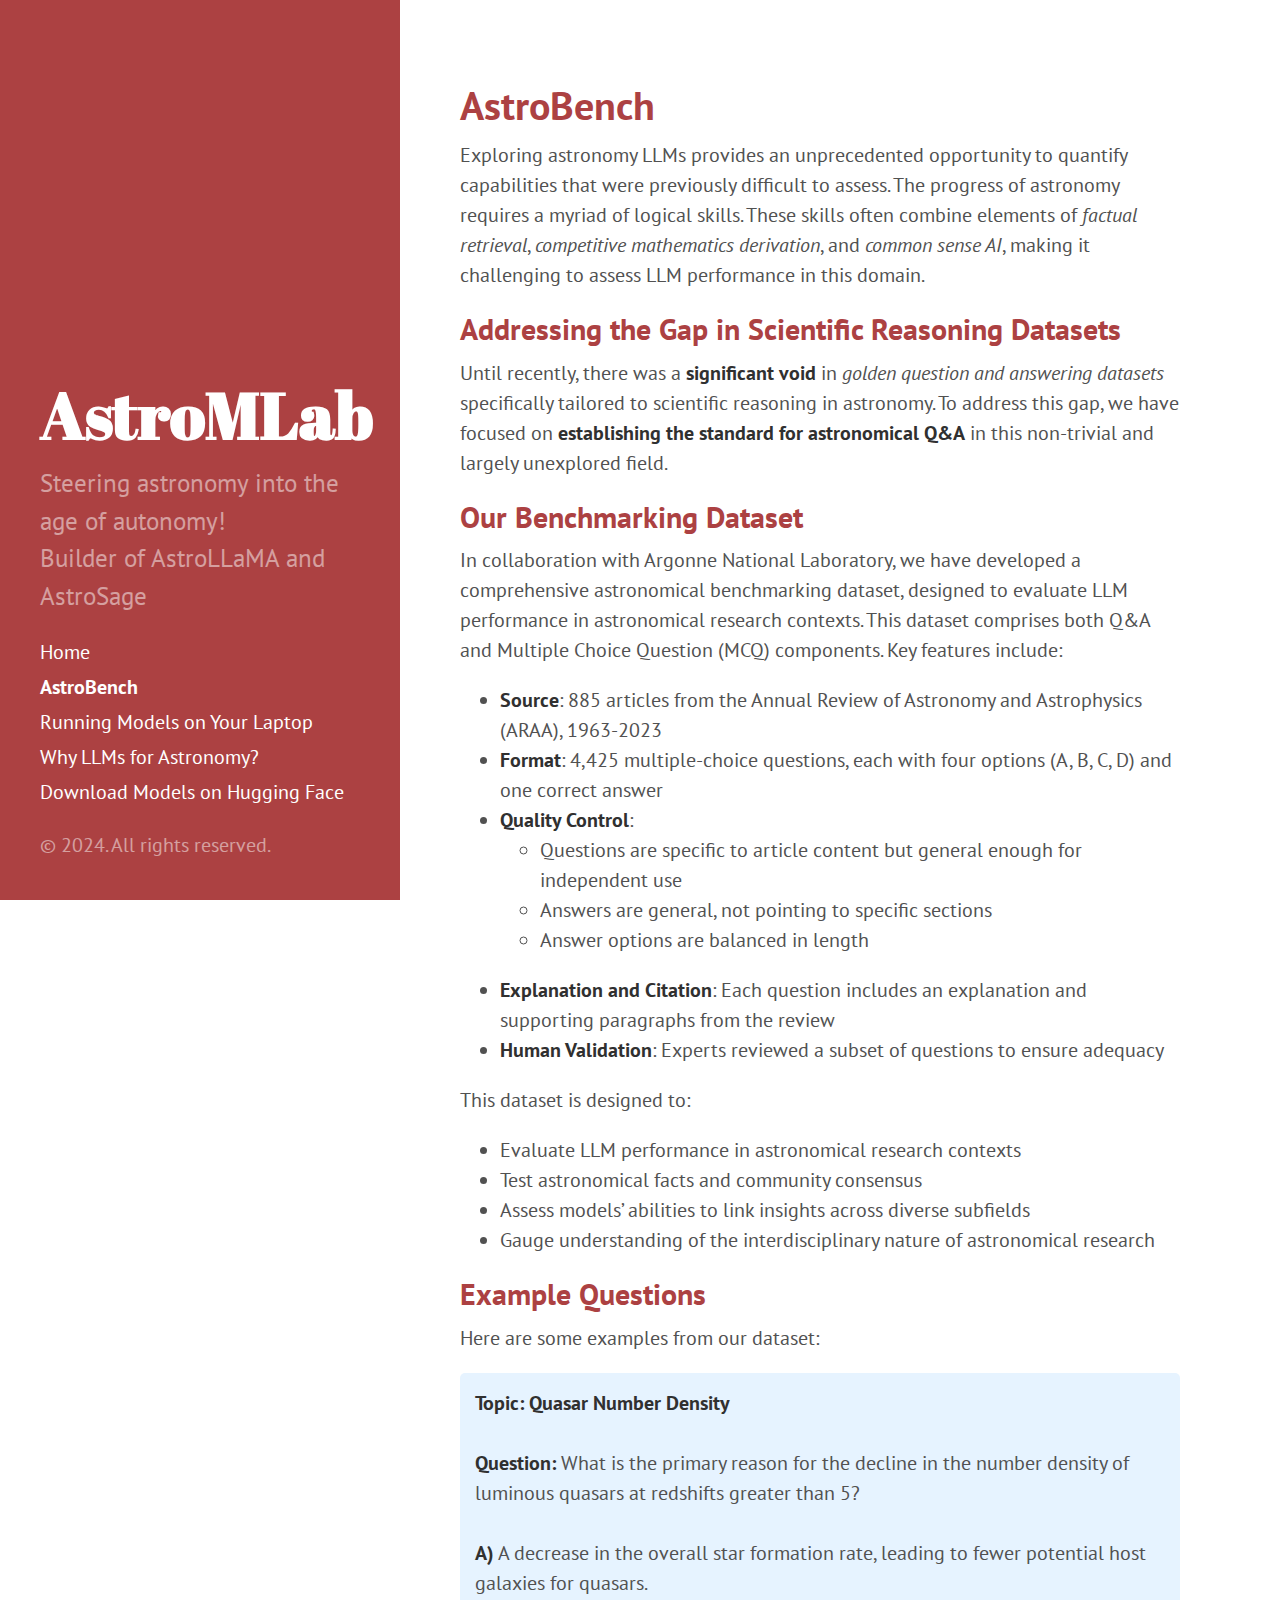
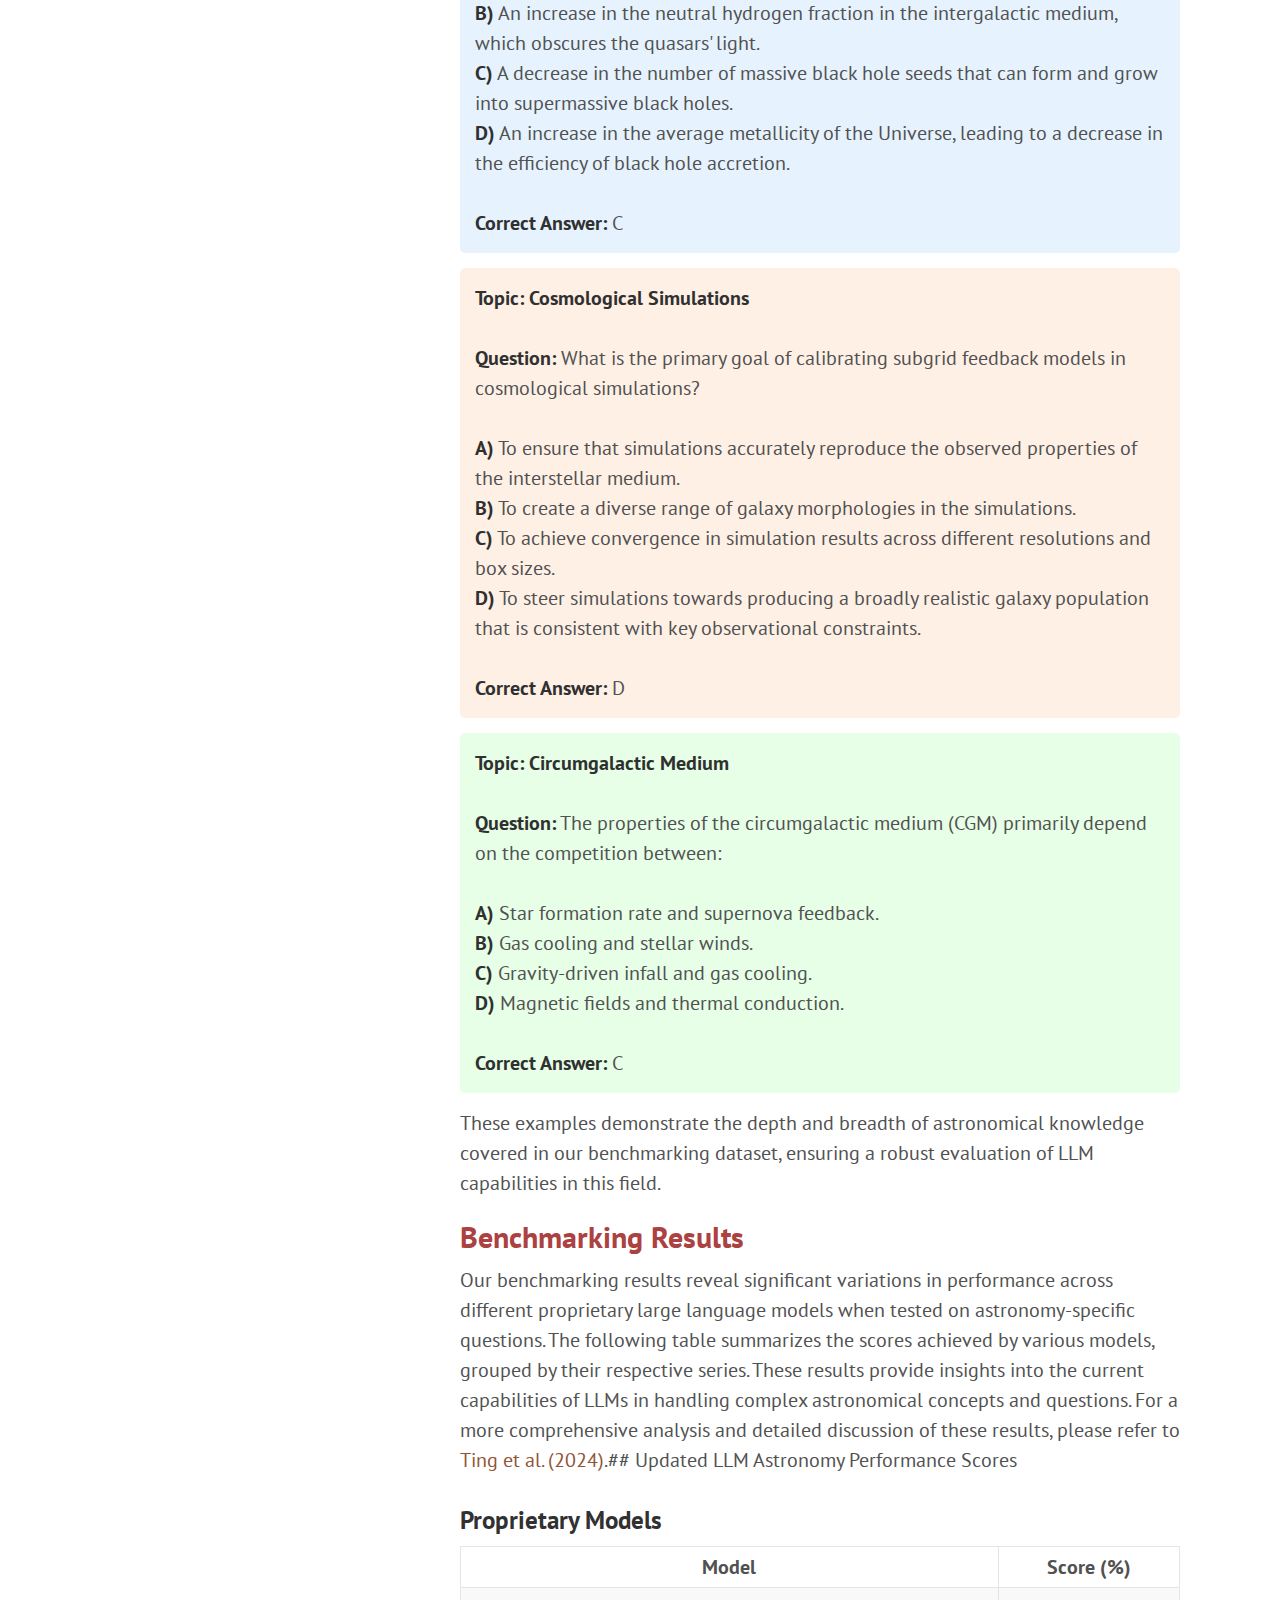
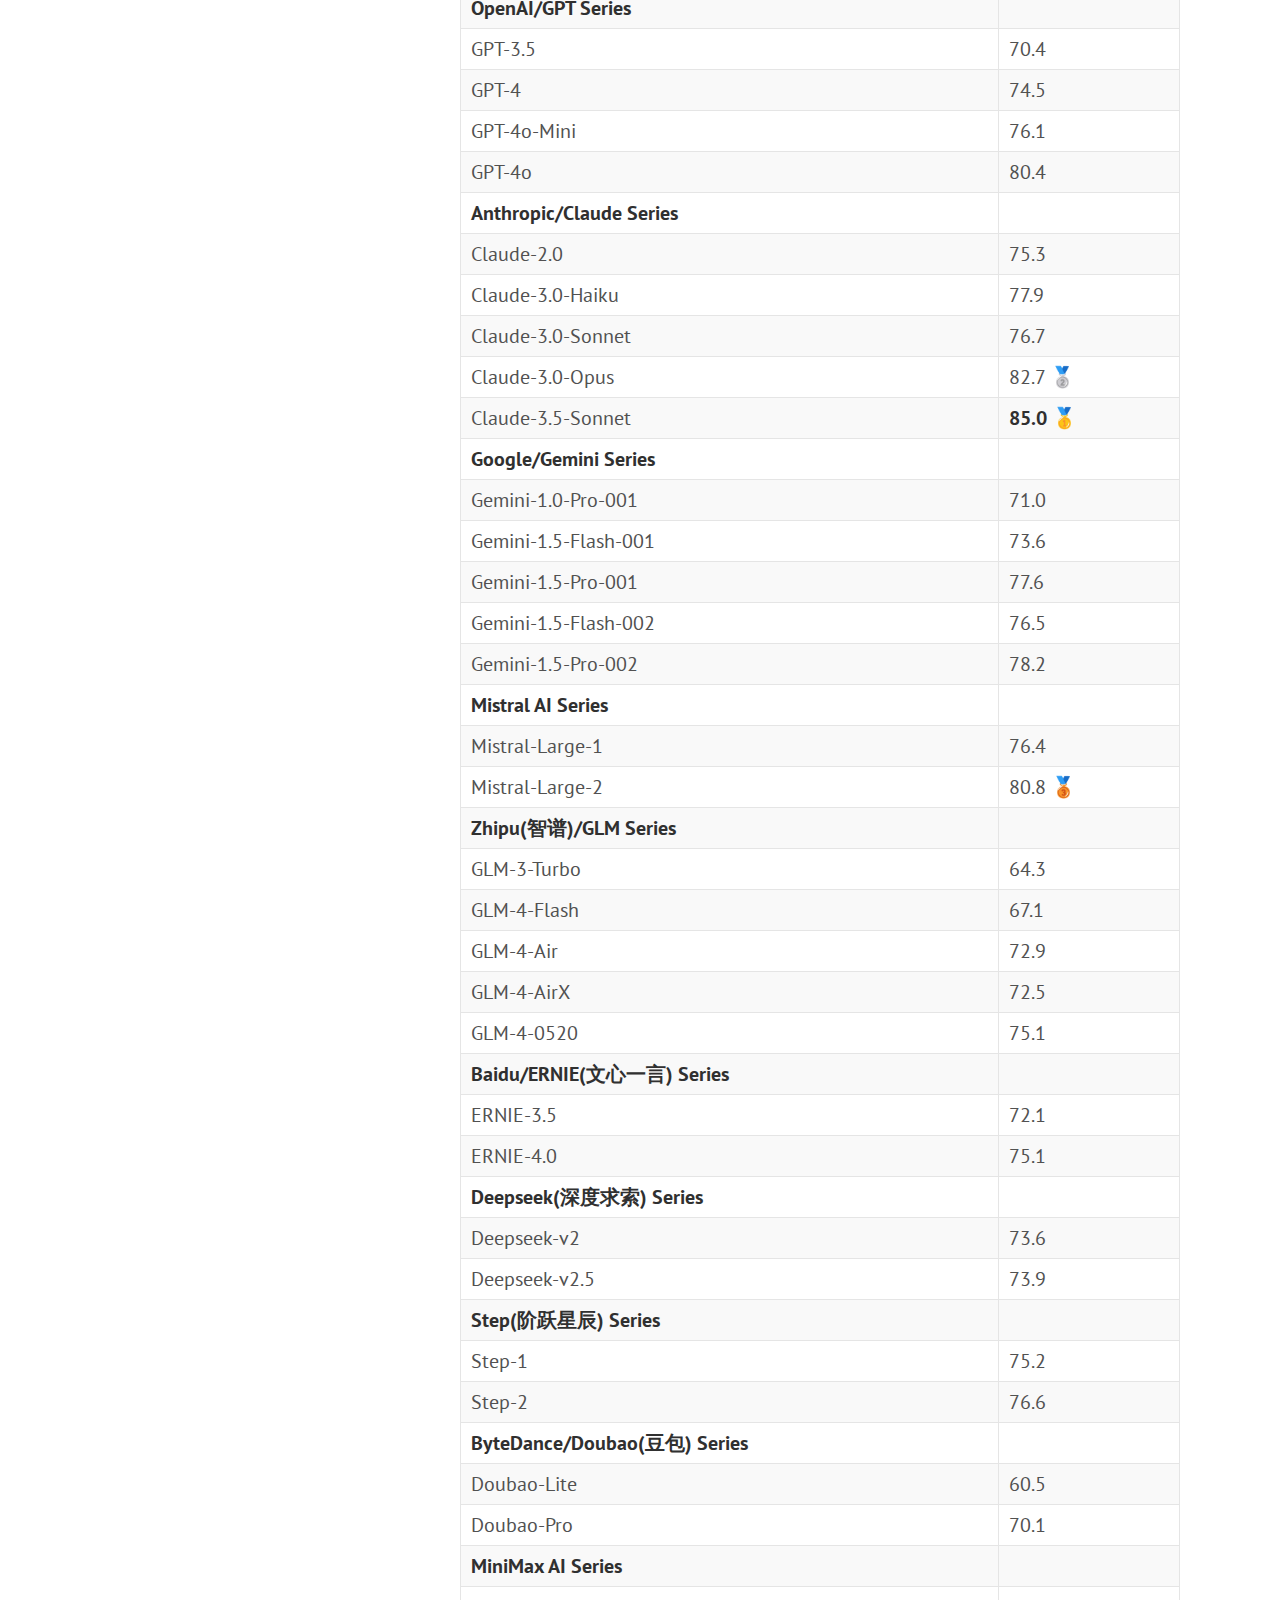
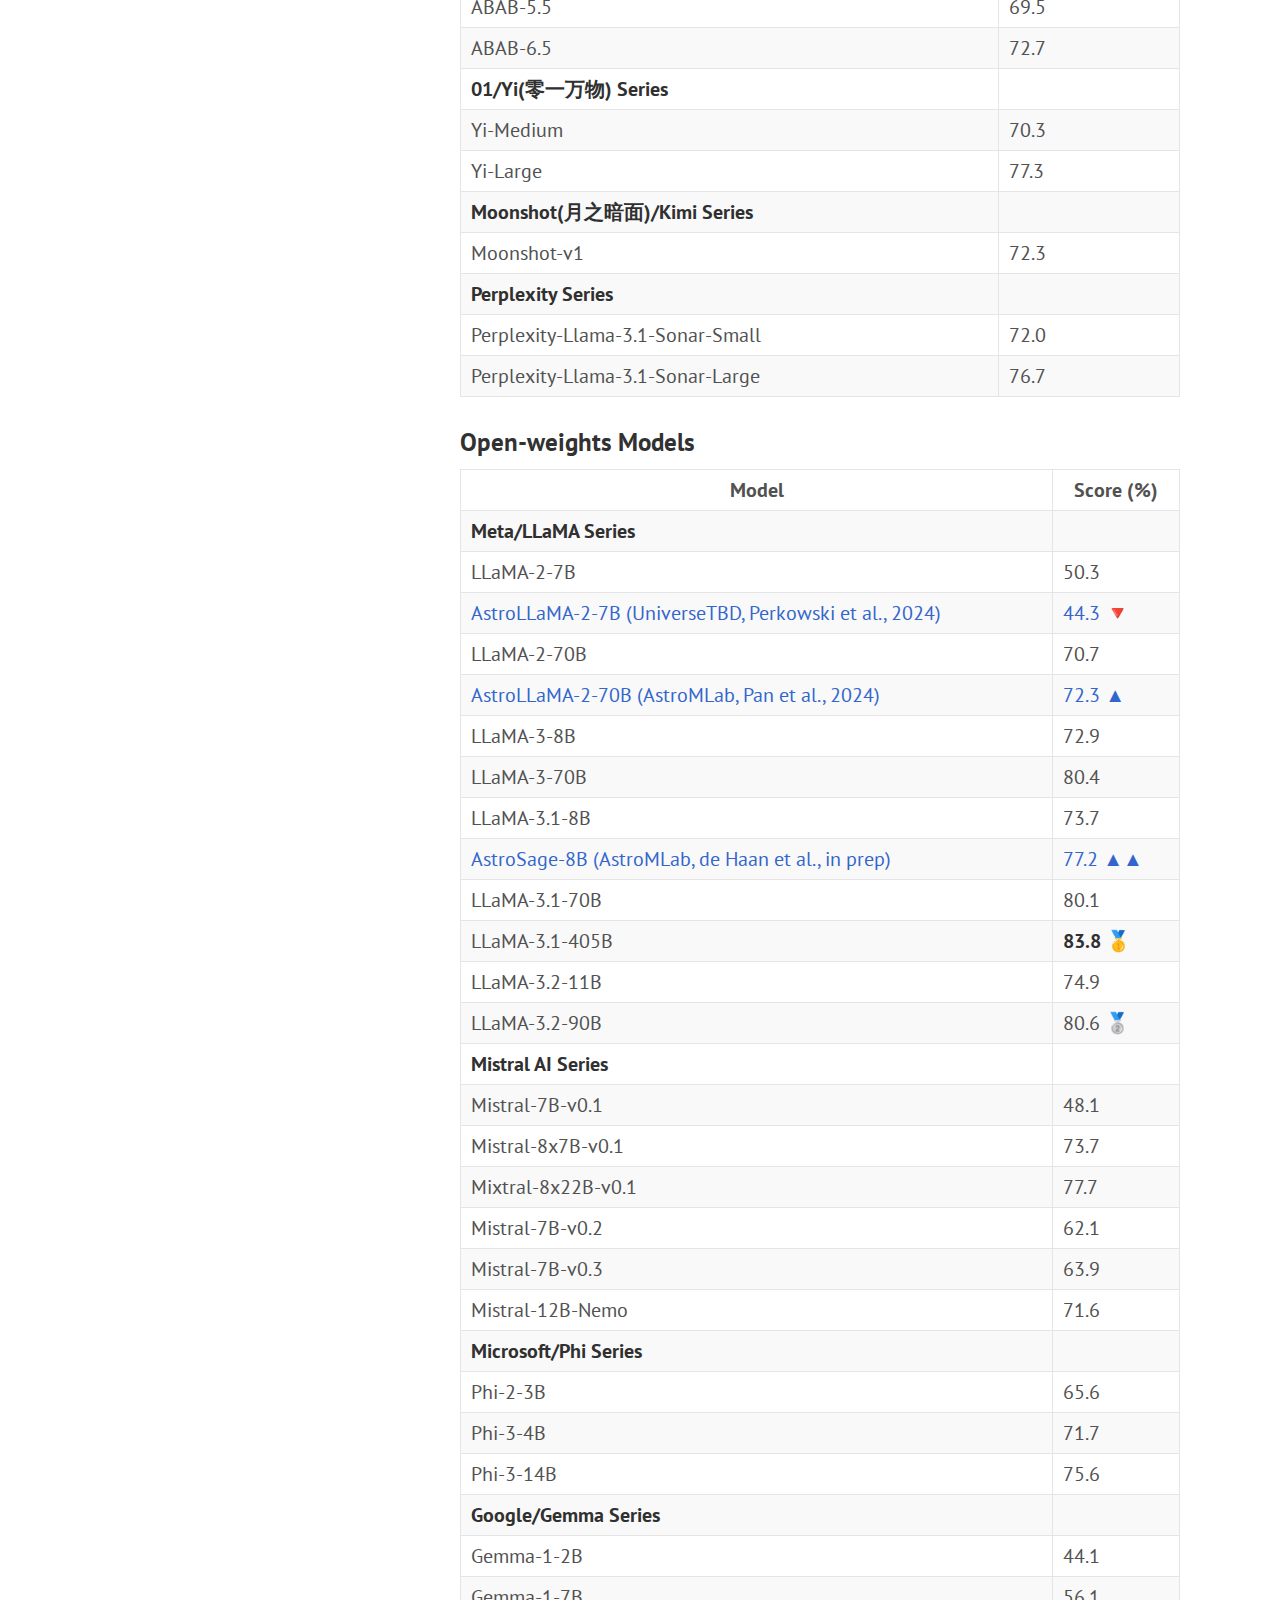
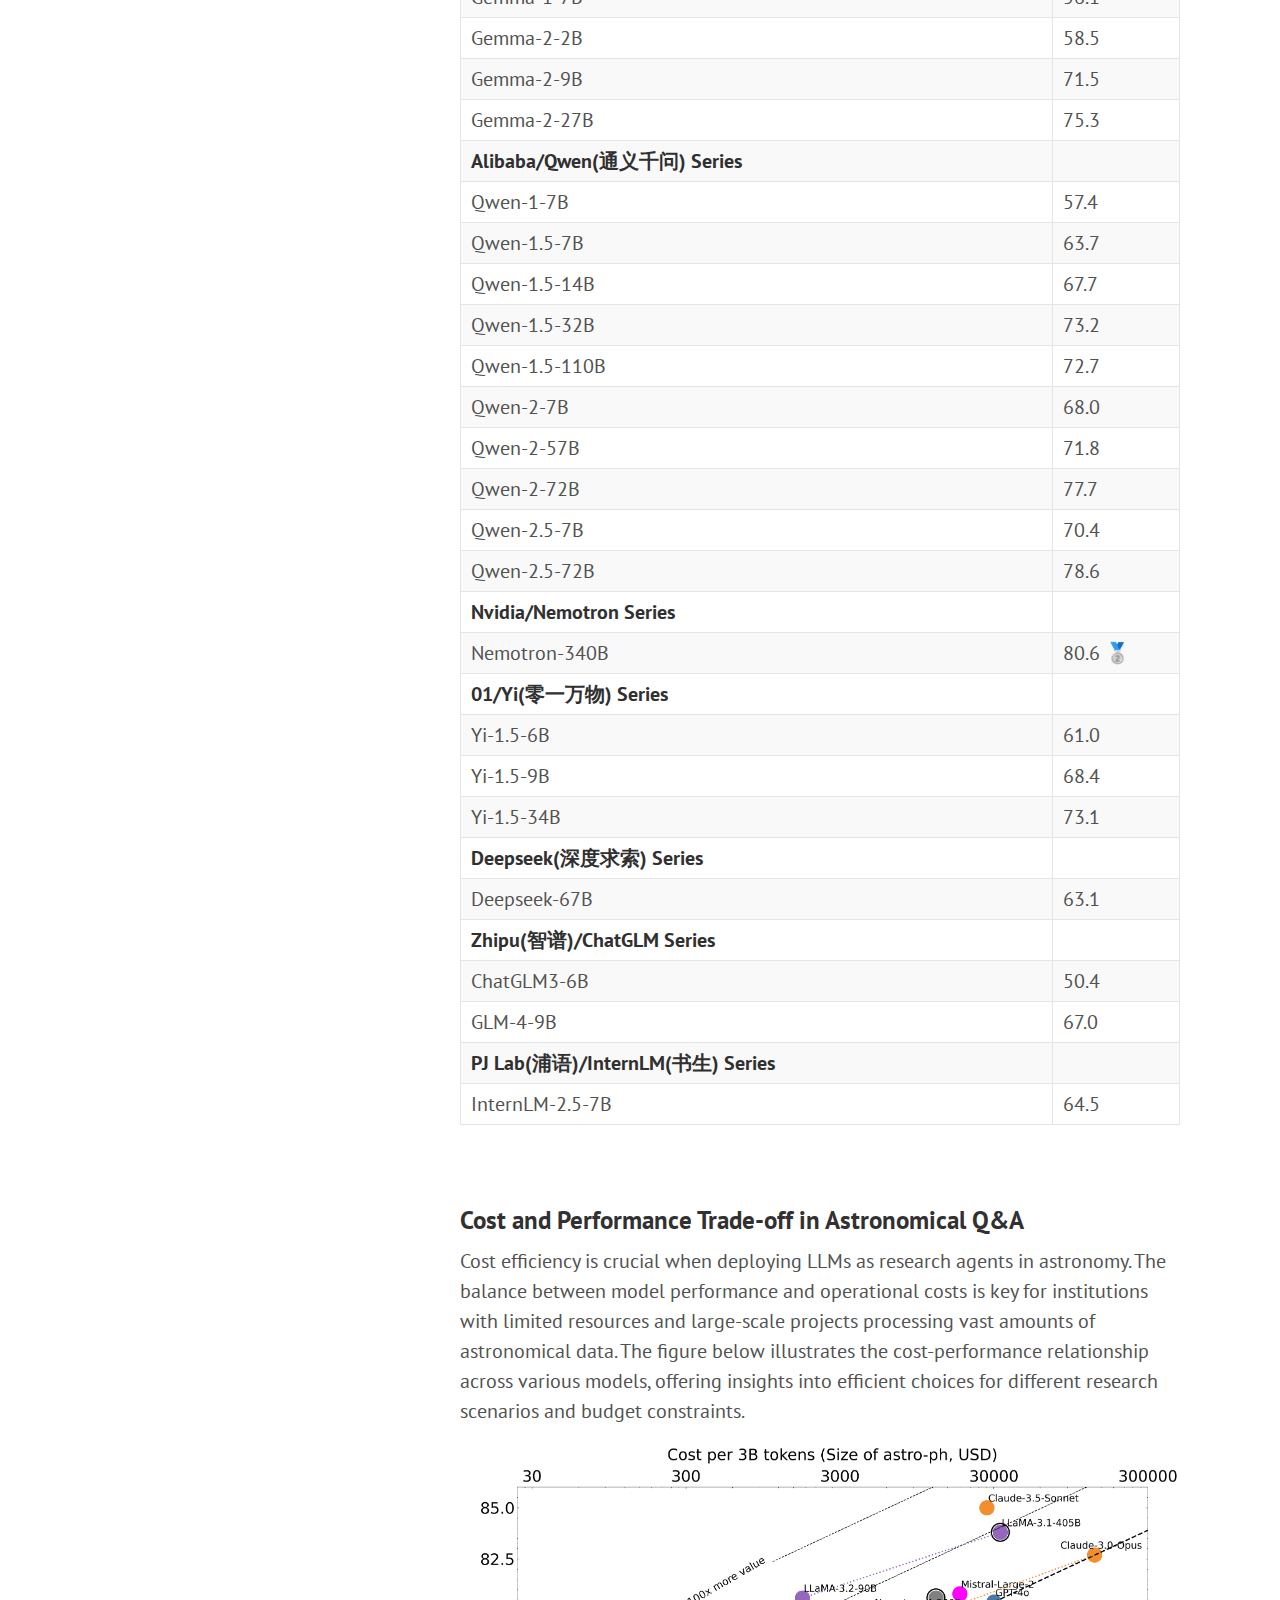
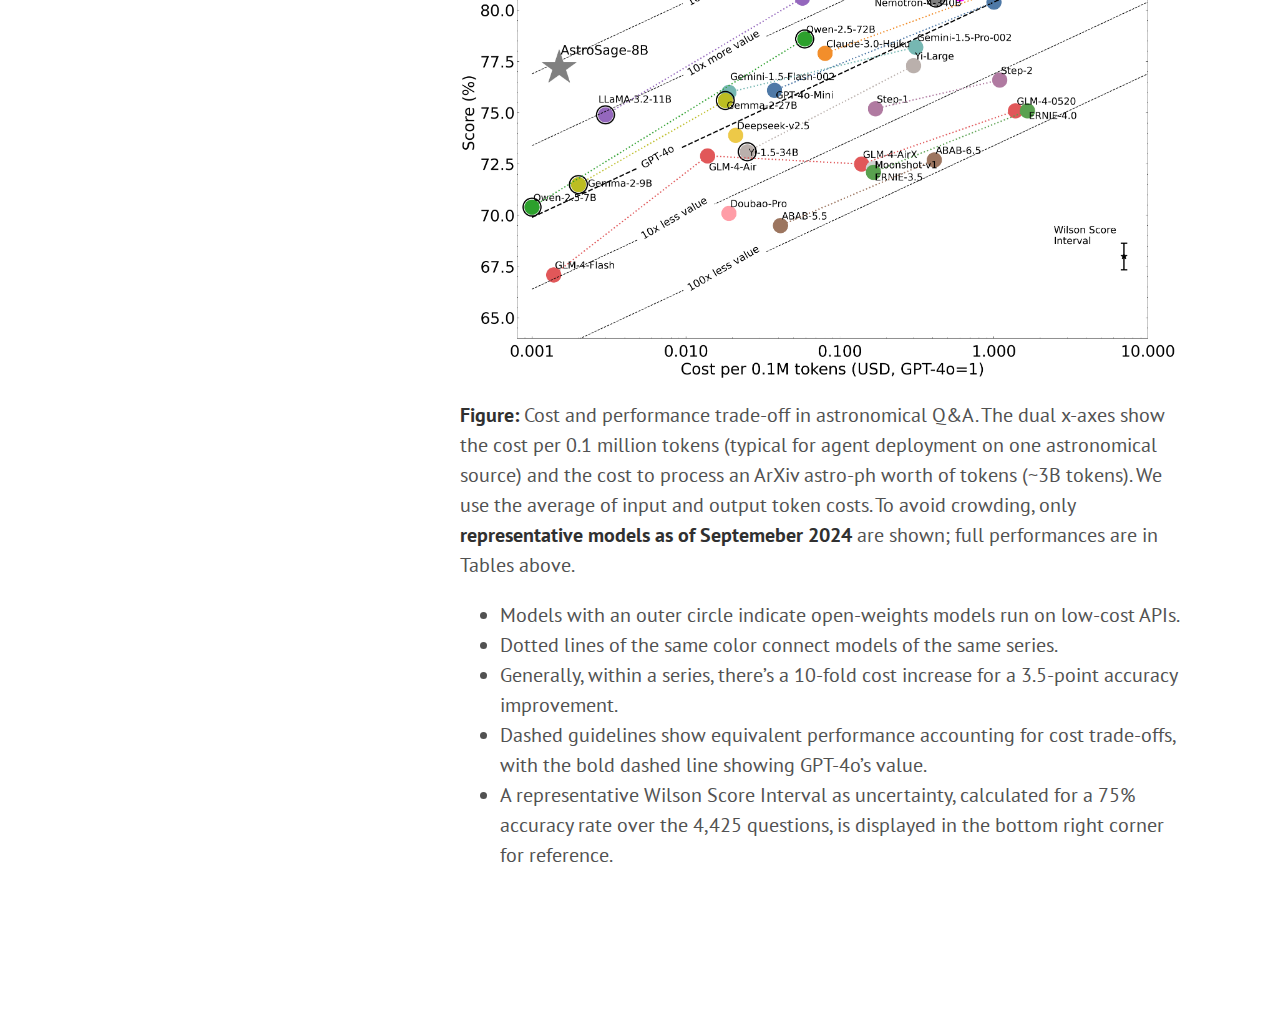
==== commit 07b83aea: "Add files via upload" ====
--- a/benchmarking.html
+++ b/benchmarking.html
@@ -616,7 +616,7 @@
     </tr>
     <tr>
       <td>InternLM-2.5-7B</td>
-      <td>64.0</td>
+      <td>64.5</td>
     </tr>
   </tbody>
 </table>
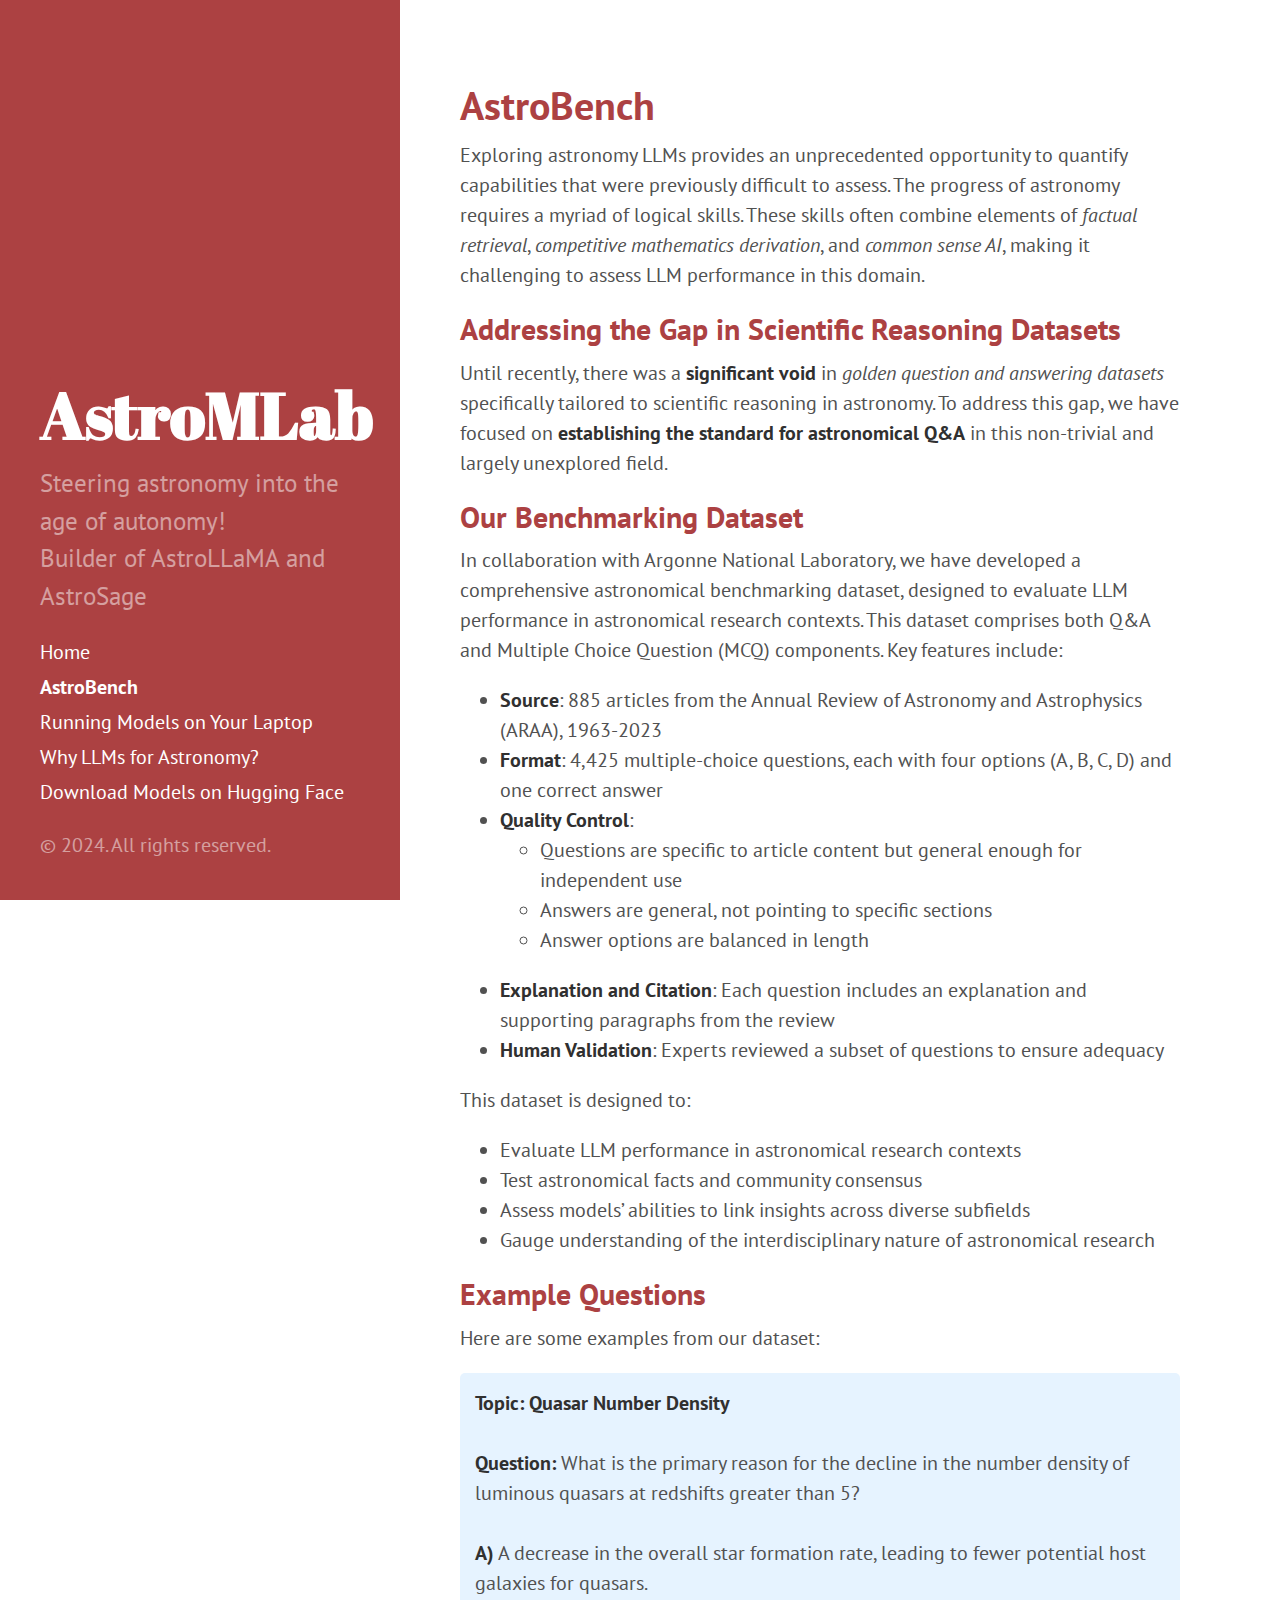
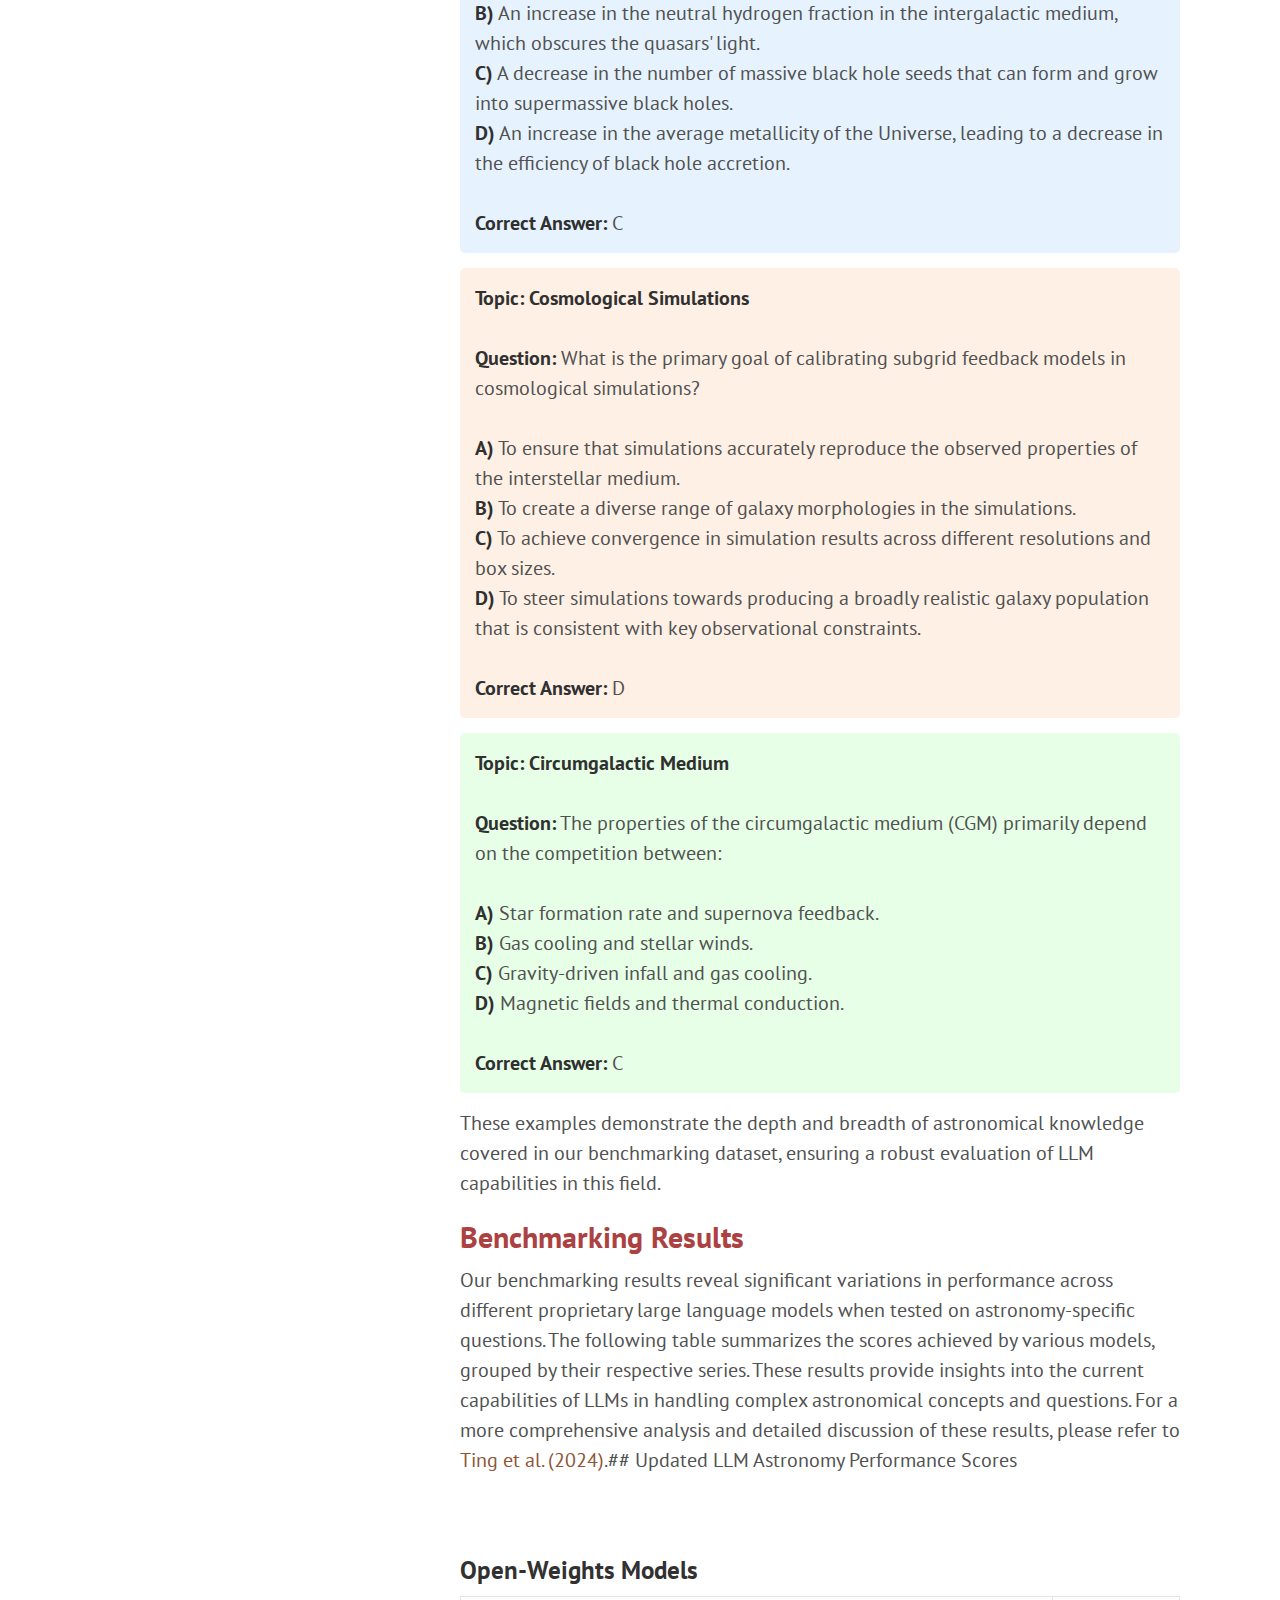
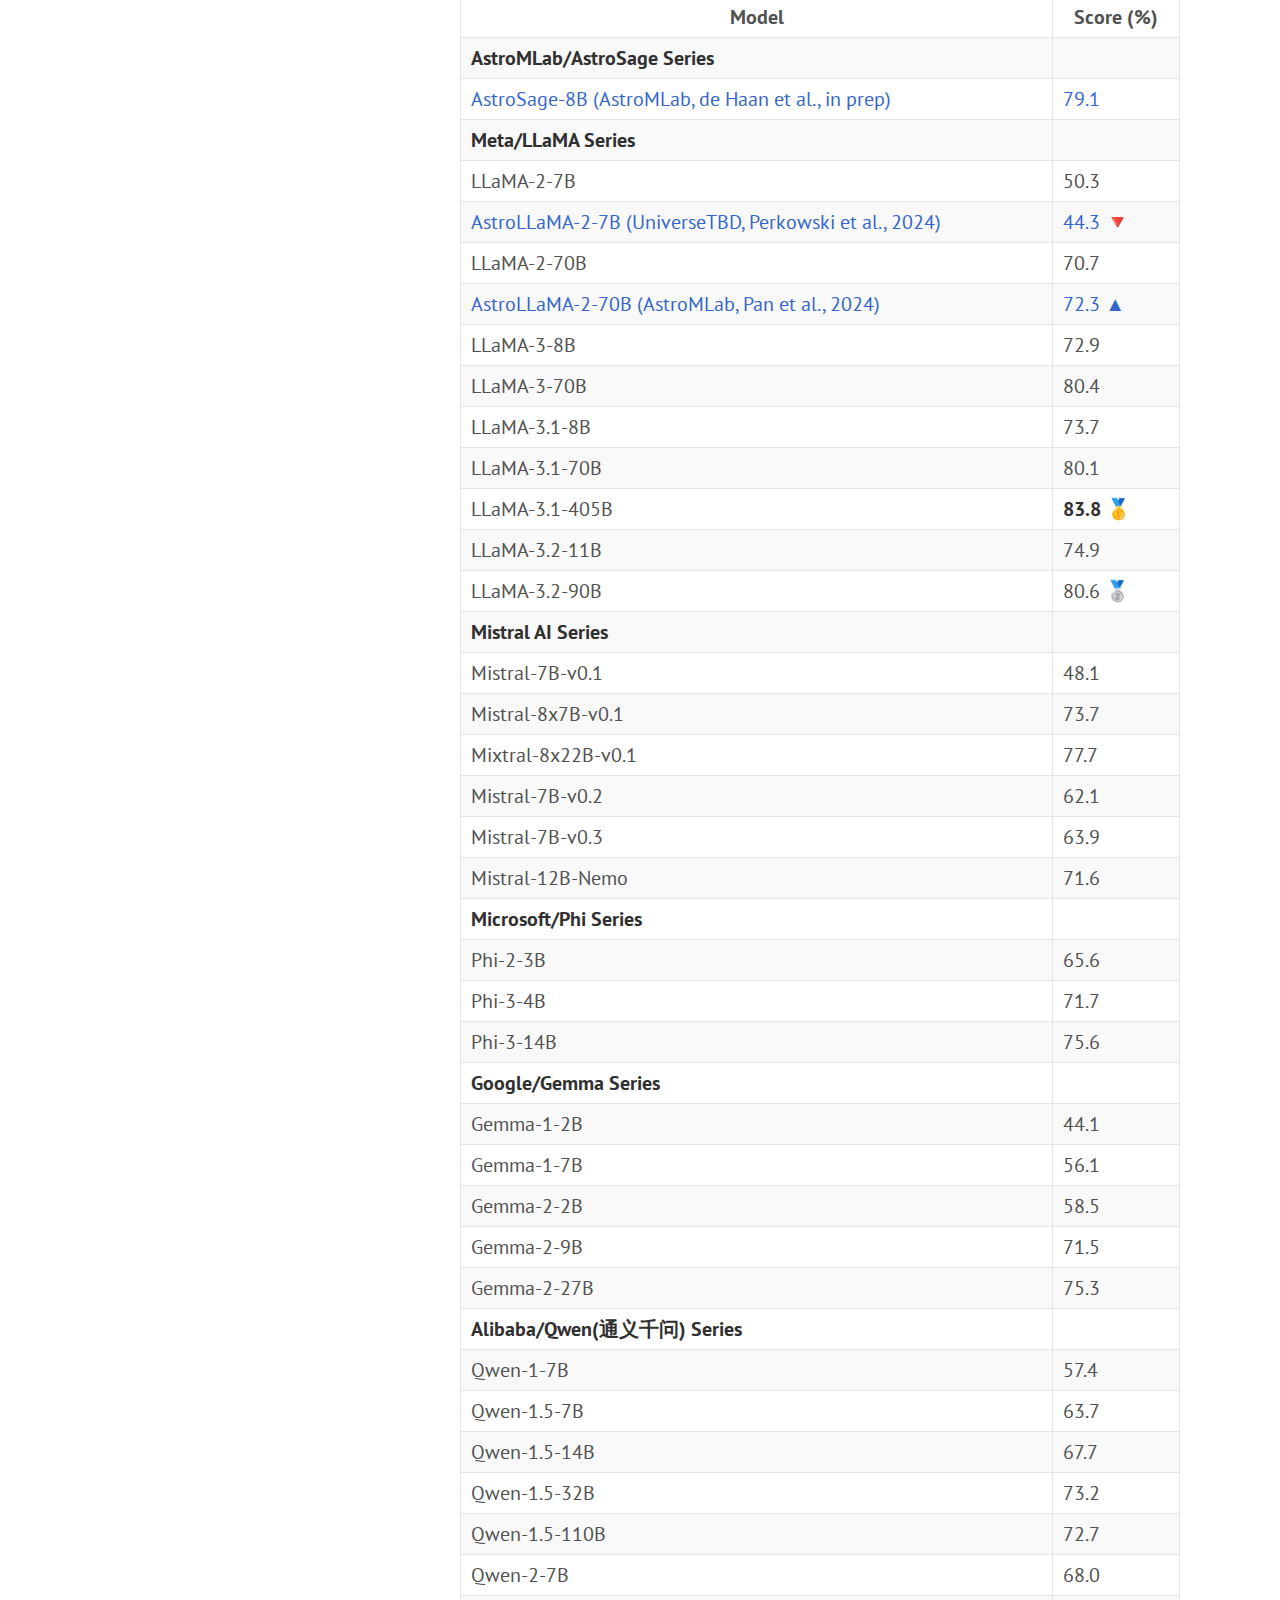
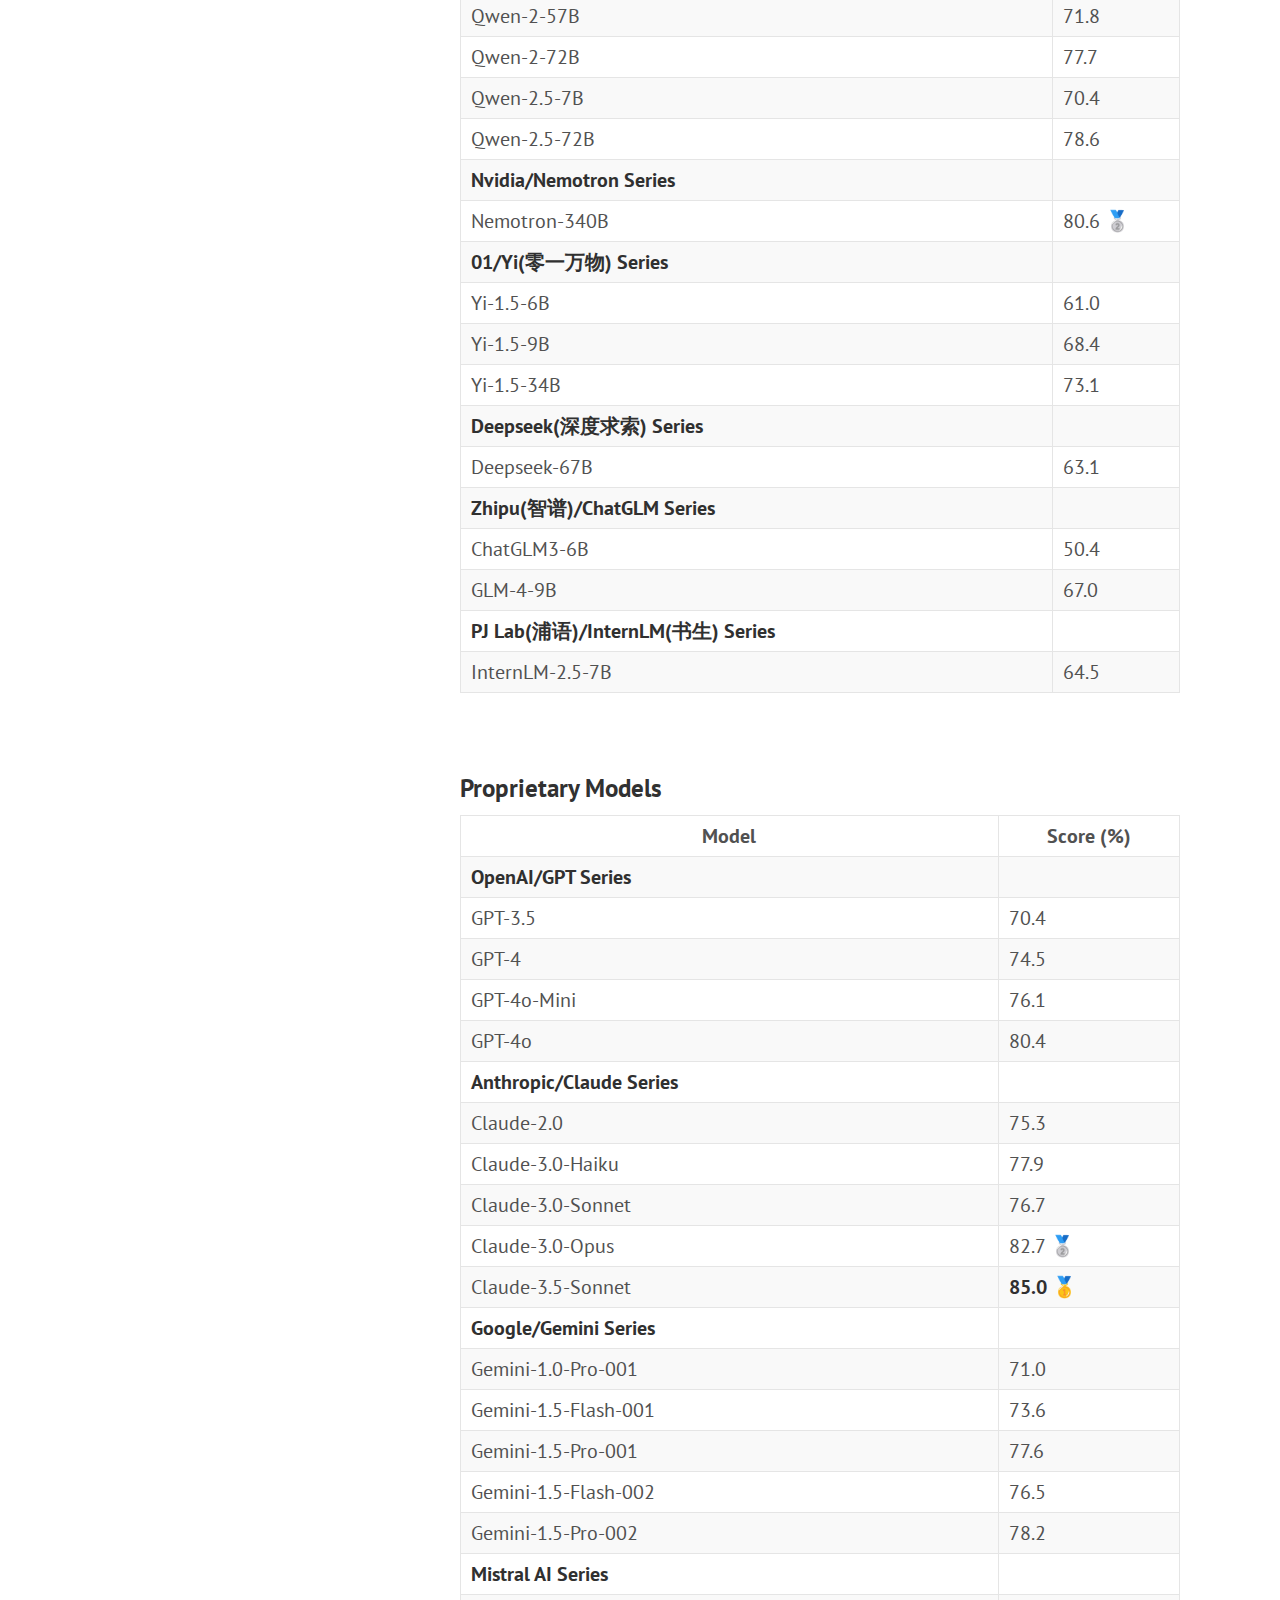
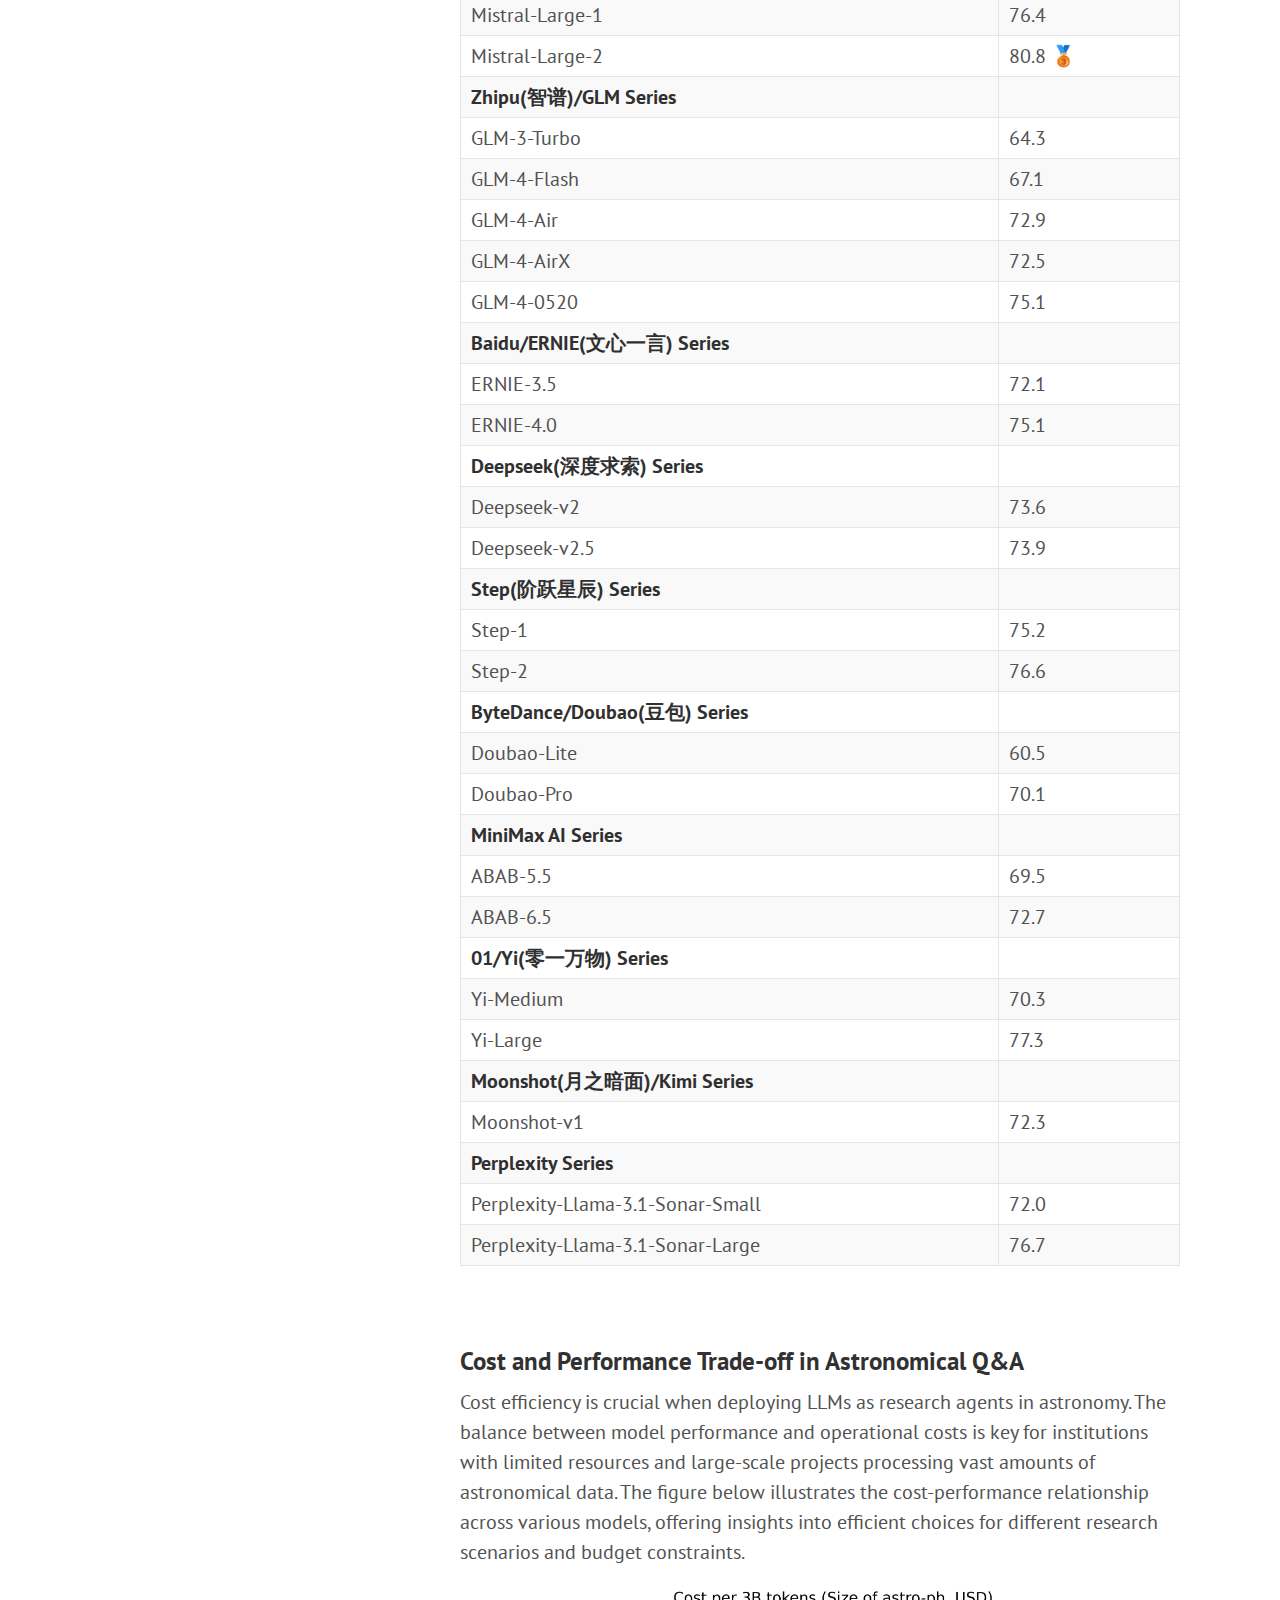
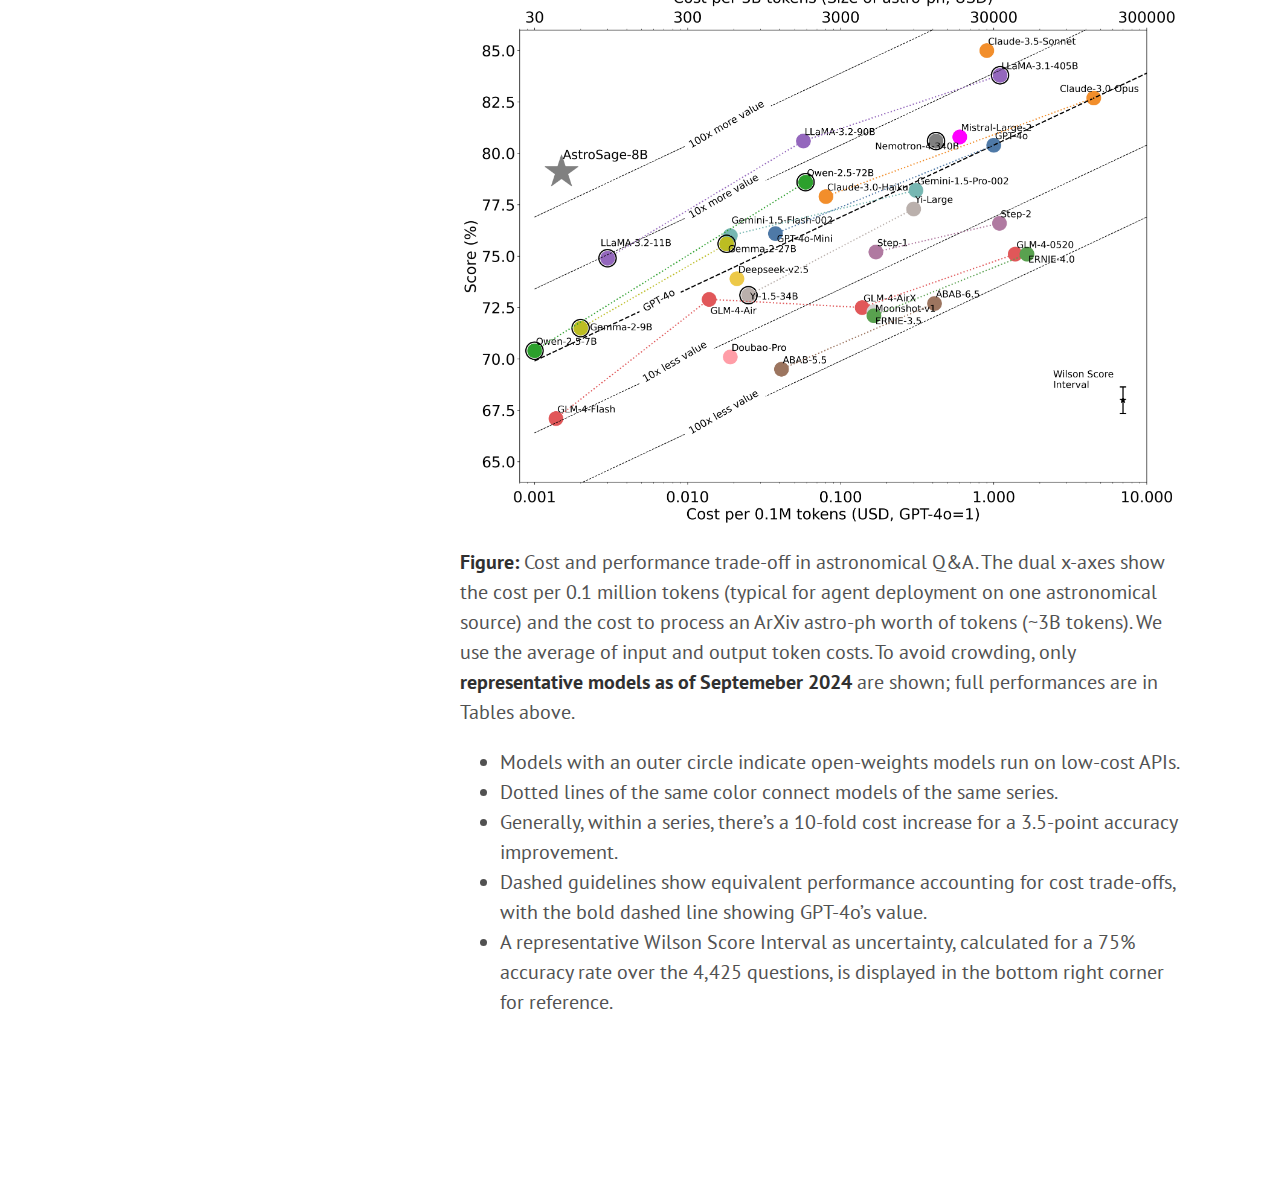
==== commit 5dfa25e5: "Add files via upload" ====
--- a/benchmarking.html
+++ b/benchmarking.html
@@ -183,7 +183,8 @@
 
 <p>Our benchmarking results reveal significant variations in performance across different proprietary large language models when tested on astronomy-specific questions. The following table summarizes the scores achieved by various models, grouped by their respective series. These results provide insights into the current capabilities of LLMs in handling complex astronomical concepts and questions. For a more comprehensive analysis and detailed discussion of these results, please refer to <a href="https://arxiv.org/abs/2407.11194">Ting et al. (2024)</a>.## Updated LLM Astronomy Performance Scores</p>
 
-<h3 id="proprietary-models">Proprietary Models</h3>
+<p><br /></p>
+<h3 id="open-weights-models">Open-Weights Models</h3>
 
 <table>
   <thead>
@@ -194,6 +195,241 @@
   </thead>
   <tbody>
     <tr>
+      <td><strong>AstroMLab/AstroSage Series</strong></td>
+      <td> </td>
+    </tr>
+    <tr>
+      <td><span style="color: #3366cc;">AstroSage-8B (AstroMLab, de Haan et al., in prep)</span></td>
+      <td><span style="color: #3366cc;">79.1 </span></td>
+    </tr>
+    <tr>
+      <td><strong>Meta/LLaMA Series</strong></td>
+      <td> </td>
+    </tr>
+    <tr>
+      <td>LLaMA-2-7B</td>
+      <td>50.3</td>
+    </tr>
+    <tr>
+      <td><span style="color: #3366cc;">AstroLLaMA-2-7B (UniverseTBD, Perkowski et al., 2024)</span></td>
+      <td><span style="color: #3366cc;">44.3</span> 🔻</td>
+    </tr>
+    <tr>
+      <td>LLaMA-2-70B</td>
+      <td>70.7</td>
+    </tr>
+    <tr>
+      <td><span style="color: #3366cc;">AstroLLaMA-2-70B (AstroMLab, Pan et al., 2024)</span></td>
+      <td><span style="color: #3366cc;">72.3 ▲ </span></td>
+    </tr>
+    <tr>
+      <td>LLaMA-3-8B</td>
+      <td>72.9</td>
+    </tr>
+    <tr>
+      <td>LLaMA-3-70B</td>
+      <td>80.4</td>
+    </tr>
+    <tr>
+      <td>LLaMA-3.1-8B</td>
+      <td>73.7</td>
+    </tr>
+    <tr>
+      <td>LLaMA-3.1-70B</td>
+      <td>80.1</td>
+    </tr>
+    <tr>
+      <td>LLaMA-3.1-405B</td>
+      <td><strong>83.8</strong> 🥇</td>
+    </tr>
+    <tr>
+      <td>LLaMA-3.2-11B</td>
+      <td>74.9</td>
+    </tr>
+    <tr>
+      <td>LLaMA-3.2-90B</td>
+      <td>80.6 🥈</td>
+    </tr>
+    <tr>
+      <td><strong>Mistral AI Series</strong></td>
+      <td> </td>
+    </tr>
+    <tr>
+      <td>Mistral-7B-v0.1</td>
+      <td>48.1</td>
+    </tr>
+    <tr>
+      <td>Mistral-8x7B-v0.1</td>
+      <td>73.7</td>
+    </tr>
+    <tr>
+      <td>Mixtral-8x22B-v0.1</td>
+      <td>77.7</td>
+    </tr>
+    <tr>
+      <td>Mistral-7B-v0.2</td>
+      <td>62.1</td>
+    </tr>
+    <tr>
+      <td>Mistral-7B-v0.3</td>
+      <td>63.9</td>
+    </tr>
+    <tr>
+      <td>Mistral-12B-Nemo</td>
+      <td>71.6</td>
+    </tr>
+    <tr>
+      <td><strong>Microsoft/Phi Series</strong></td>
+      <td> </td>
+    </tr>
+    <tr>
+      <td>Phi-2-3B</td>
+      <td>65.6</td>
+    </tr>
+    <tr>
+      <td>Phi-3-4B</td>
+      <td>71.7</td>
+    </tr>
+    <tr>
+      <td>Phi-3-14B</td>
+      <td>75.6</td>
+    </tr>
+    <tr>
+      <td><strong>Google/Gemma Series</strong></td>
+      <td> </td>
+    </tr>
+    <tr>
+      <td>Gemma-1-2B</td>
+      <td>44.1</td>
+    </tr>
+    <tr>
+      <td>Gemma-1-7B</td>
+      <td>56.1</td>
+    </tr>
+    <tr>
+      <td>Gemma-2-2B</td>
+      <td>58.5</td>
+    </tr>
+    <tr>
+      <td>Gemma-2-9B</td>
+      <td>71.5</td>
+    </tr>
+    <tr>
+      <td>Gemma-2-27B</td>
+      <td>75.3</td>
+    </tr>
+    <tr>
+      <td><strong>Alibaba/Qwen(通义千问) Series</strong></td>
+      <td> </td>
+    </tr>
+    <tr>
+      <td>Qwen-1-7B</td>
+      <td>57.4</td>
+    </tr>
+    <tr>
+      <td>Qwen-1.5-7B</td>
+      <td>63.7</td>
+    </tr>
+    <tr>
+      <td>Qwen-1.5-14B</td>
+      <td>67.7</td>
+    </tr>
+    <tr>
+      <td>Qwen-1.5-32B</td>
+      <td>73.2</td>
+    </tr>
+    <tr>
+      <td>Qwen-1.5-110B</td>
+      <td>72.7</td>
+    </tr>
+    <tr>
+      <td>Qwen-2-7B</td>
+      <td>68.0</td>
+    </tr>
+    <tr>
+      <td>Qwen-2-57B</td>
+      <td>71.8</td>
+    </tr>
+    <tr>
+      <td>Qwen-2-72B</td>
+      <td>77.7</td>
+    </tr>
+    <tr>
+      <td>Qwen-2.5-7B</td>
+      <td>70.4</td>
+    </tr>
+    <tr>
+      <td>Qwen-2.5-72B</td>
+      <td>78.6</td>
+    </tr>
+    <tr>
+      <td><strong>Nvidia/Nemotron Series</strong></td>
+      <td> </td>
+    </tr>
+    <tr>
+      <td>Nemotron-340B</td>
+      <td>80.6 🥈</td>
+    </tr>
+    <tr>
+      <td><strong>01/Yi(零一万物) Series</strong></td>
+      <td> </td>
+    </tr>
+    <tr>
+      <td>Yi-1.5-6B</td>
+      <td>61.0</td>
+    </tr>
+    <tr>
+      <td>Yi-1.5-9B</td>
+      <td>68.4</td>
+    </tr>
+    <tr>
+      <td>Yi-1.5-34B</td>
+      <td>73.1</td>
+    </tr>
+    <tr>
+      <td><strong>Deepseek(深度求索) Series</strong></td>
+      <td> </td>
+    </tr>
+    <tr>
+      <td>Deepseek-67B</td>
+      <td>63.1</td>
+    </tr>
+    <tr>
+      <td><strong>Zhipu(智谱)/ChatGLM Series</strong></td>
+      <td> </td>
+    </tr>
+    <tr>
+      <td>ChatGLM3-6B</td>
+      <td>50.4</td>
+    </tr>
+    <tr>
+      <td>GLM-4-9B</td>
+      <td>67.0</td>
+    </tr>
+    <tr>
+      <td><strong>PJ Lab(浦语)/InternLM(书生) Series</strong></td>
+      <td> </td>
+    </tr>
+    <tr>
+      <td>InternLM-2.5-7B</td>
+      <td>64.5</td>
+    </tr>
+  </tbody>
+</table>
+
+<p><br /></p>
+
+<h3 id="proprietary-models">Proprietary Models</h3>
+
+<table>
+  <thead>
+    <tr>
+      <th>Model</th>
+      <th>Score (%)</th>
+    </tr>
+  </thead>
+  <tbody>
+    <tr>
       <td><strong>OpenAI/GPT Series</strong></td>
       <td> </td>
     </tr>
@@ -388,235 +624,6 @@
     <tr>
       <td>Perplexity-Llama-3.1-Sonar-Large</td>
       <td>76.7</td>
-    </tr>
-  </tbody>
-</table>
-
-<h3 id="open-weights-models">Open-weights Models</h3>
-
-<table>
-  <thead>
-    <tr>
-      <th>Model</th>
-      <th>Score (%)</th>
-    </tr>
-  </thead>
-  <tbody>
-    <tr>
-      <td><strong>Meta/LLaMA Series</strong></td>
-      <td> </td>
-    </tr>
-    <tr>
-      <td>LLaMA-2-7B</td>
-      <td>50.3</td>
-    </tr>
-    <tr>
-      <td><span style="color: #3366cc;">AstroLLaMA-2-7B (UniverseTBD, Perkowski et al., 2024)</span></td>
-      <td><span style="color: #3366cc;">44.3</span> 🔻</td>
-    </tr>
-    <tr>
-      <td>LLaMA-2-70B</td>
-      <td>70.7</td>
-    </tr>
-    <tr>
-      <td><span style="color: #3366cc;">AstroLLaMA-2-70B (AstroMLab, Pan et al., 2024)</span></td>
-      <td><span style="color: #3366cc;">72.3 ▲ </span></td>
-    </tr>
-    <tr>
-      <td>LLaMA-3-8B</td>
-      <td>72.9</td>
-    </tr>
-    <tr>
-      <td>LLaMA-3-70B</td>
-      <td>80.4</td>
-    </tr>
-    <tr>
-      <td>LLaMA-3.1-8B</td>
-      <td>73.7</td>
-    </tr>
-    <tr>
-      <td><span style="color: #3366cc;">AstroSage-8B (AstroMLab, de Haan et al., in prep)</span></td>
-      <td><span style="color: #3366cc;">77.2 ▲▲ </span></td>
-    </tr>
-    <tr>
-      <td>LLaMA-3.1-70B</td>
-      <td>80.1</td>
-    </tr>
-    <tr>
-      <td>LLaMA-3.1-405B</td>
-      <td><strong>83.8</strong> 🥇</td>
-    </tr>
-    <tr>
-      <td>LLaMA-3.2-11B</td>
-      <td>74.9</td>
-    </tr>
-    <tr>
-      <td>LLaMA-3.2-90B</td>
-      <td>80.6 🥈</td>
-    </tr>
-    <tr>
-      <td><strong>Mistral AI Series</strong></td>
-      <td> </td>
-    </tr>
-    <tr>
-      <td>Mistral-7B-v0.1</td>
-      <td>48.1</td>
-    </tr>
-    <tr>
-      <td>Mistral-8x7B-v0.1</td>
-      <td>73.7</td>
-    </tr>
-    <tr>
-      <td>Mixtral-8x22B-v0.1</td>
-      <td>77.7</td>
-    </tr>
-    <tr>
-      <td>Mistral-7B-v0.2</td>
-      <td>62.1</td>
-    </tr>
-    <tr>
-      <td>Mistral-7B-v0.3</td>
-      <td>63.9</td>
-    </tr>
-    <tr>
-      <td>Mistral-12B-Nemo</td>
-      <td>71.6</td>
-    </tr>
-    <tr>
-      <td><strong>Microsoft/Phi Series</strong></td>
-      <td> </td>
-    </tr>
-    <tr>
-      <td>Phi-2-3B</td>
-      <td>65.6</td>
-    </tr>
-    <tr>
-      <td>Phi-3-4B</td>
-      <td>71.7</td>
-    </tr>
-    <tr>
-      <td>Phi-3-14B</td>
-      <td>75.6</td>
-    </tr>
-    <tr>
-      <td><strong>Google/Gemma Series</strong></td>
-      <td> </td>
-    </tr>
-    <tr>
-      <td>Gemma-1-2B</td>
-      <td>44.1</td>
-    </tr>
-    <tr>
-      <td>Gemma-1-7B</td>
-      <td>56.1</td>
-    </tr>
-    <tr>
-      <td>Gemma-2-2B</td>
-      <td>58.5</td>
-    </tr>
-    <tr>
-      <td>Gemma-2-9B</td>
-      <td>71.5</td>
-    </tr>
-    <tr>
-      <td>Gemma-2-27B</td>
-      <td>75.3</td>
-    </tr>
-    <tr>
-      <td><strong>Alibaba/Qwen(通义千问) Series</strong></td>
-      <td> </td>
-    </tr>
-    <tr>
-      <td>Qwen-1-7B</td>
-      <td>57.4</td>
-    </tr>
-    <tr>
-      <td>Qwen-1.5-7B</td>
-      <td>63.7</td>
-    </tr>
-    <tr>
-      <td>Qwen-1.5-14B</td>
-      <td>67.7</td>
-    </tr>
-    <tr>
-      <td>Qwen-1.5-32B</td>
-      <td>73.2</td>
-    </tr>
-    <tr>
-      <td>Qwen-1.5-110B</td>
-      <td>72.7</td>
-    </tr>
-    <tr>
-      <td>Qwen-2-7B</td>
-      <td>68.0</td>
-    </tr>
-    <tr>
-      <td>Qwen-2-57B</td>
-      <td>71.8</td>
-    </tr>
-    <tr>
-      <td>Qwen-2-72B</td>
-      <td>77.7</td>
-    </tr>
-    <tr>
-      <td>Qwen-2.5-7B</td>
-      <td>70.4</td>
-    </tr>
-    <tr>
-      <td>Qwen-2.5-72B</td>
-      <td>78.6</td>
-    </tr>
-    <tr>
-      <td><strong>Nvidia/Nemotron Series</strong></td>
-      <td> </td>
-    </tr>
-    <tr>
-      <td>Nemotron-340B</td>
-      <td>80.6 🥈</td>
-    </tr>
-    <tr>
-      <td><strong>01/Yi(零一万物) Series</strong></td>
-      <td> </td>
-    </tr>
-    <tr>
-      <td>Yi-1.5-6B</td>
-      <td>61.0</td>
-    </tr>
-    <tr>
-      <td>Yi-1.5-9B</td>
-      <td>68.4</td>
-    </tr>
-    <tr>
-      <td>Yi-1.5-34B</td>
-      <td>73.1</td>
-    </tr>
-    <tr>
-      <td><strong>Deepseek(深度求索) Series</strong></td>
-      <td> </td>
-    </tr>
-    <tr>
-      <td>Deepseek-67B</td>
-      <td>63.1</td>
-    </tr>
-    <tr>
-      <td><strong>Zhipu(智谱)/ChatGLM Series</strong></td>
-      <td> </td>
-    </tr>
-    <tr>
-      <td>ChatGLM3-6B</td>
-      <td>50.4</td>
-    </tr>
-    <tr>
-      <td>GLM-4-9B</td>
-      <td>67.0</td>
-    </tr>
-    <tr>
-      <td><strong>PJ Lab(浦语)/InternLM(书生) Series</strong></td>
-      <td> </td>
-    </tr>
-    <tr>
-      <td>InternLM-2.5-7B</td>
-      <td>64.5</td>
     </tr>
   </tbody>
 </table>
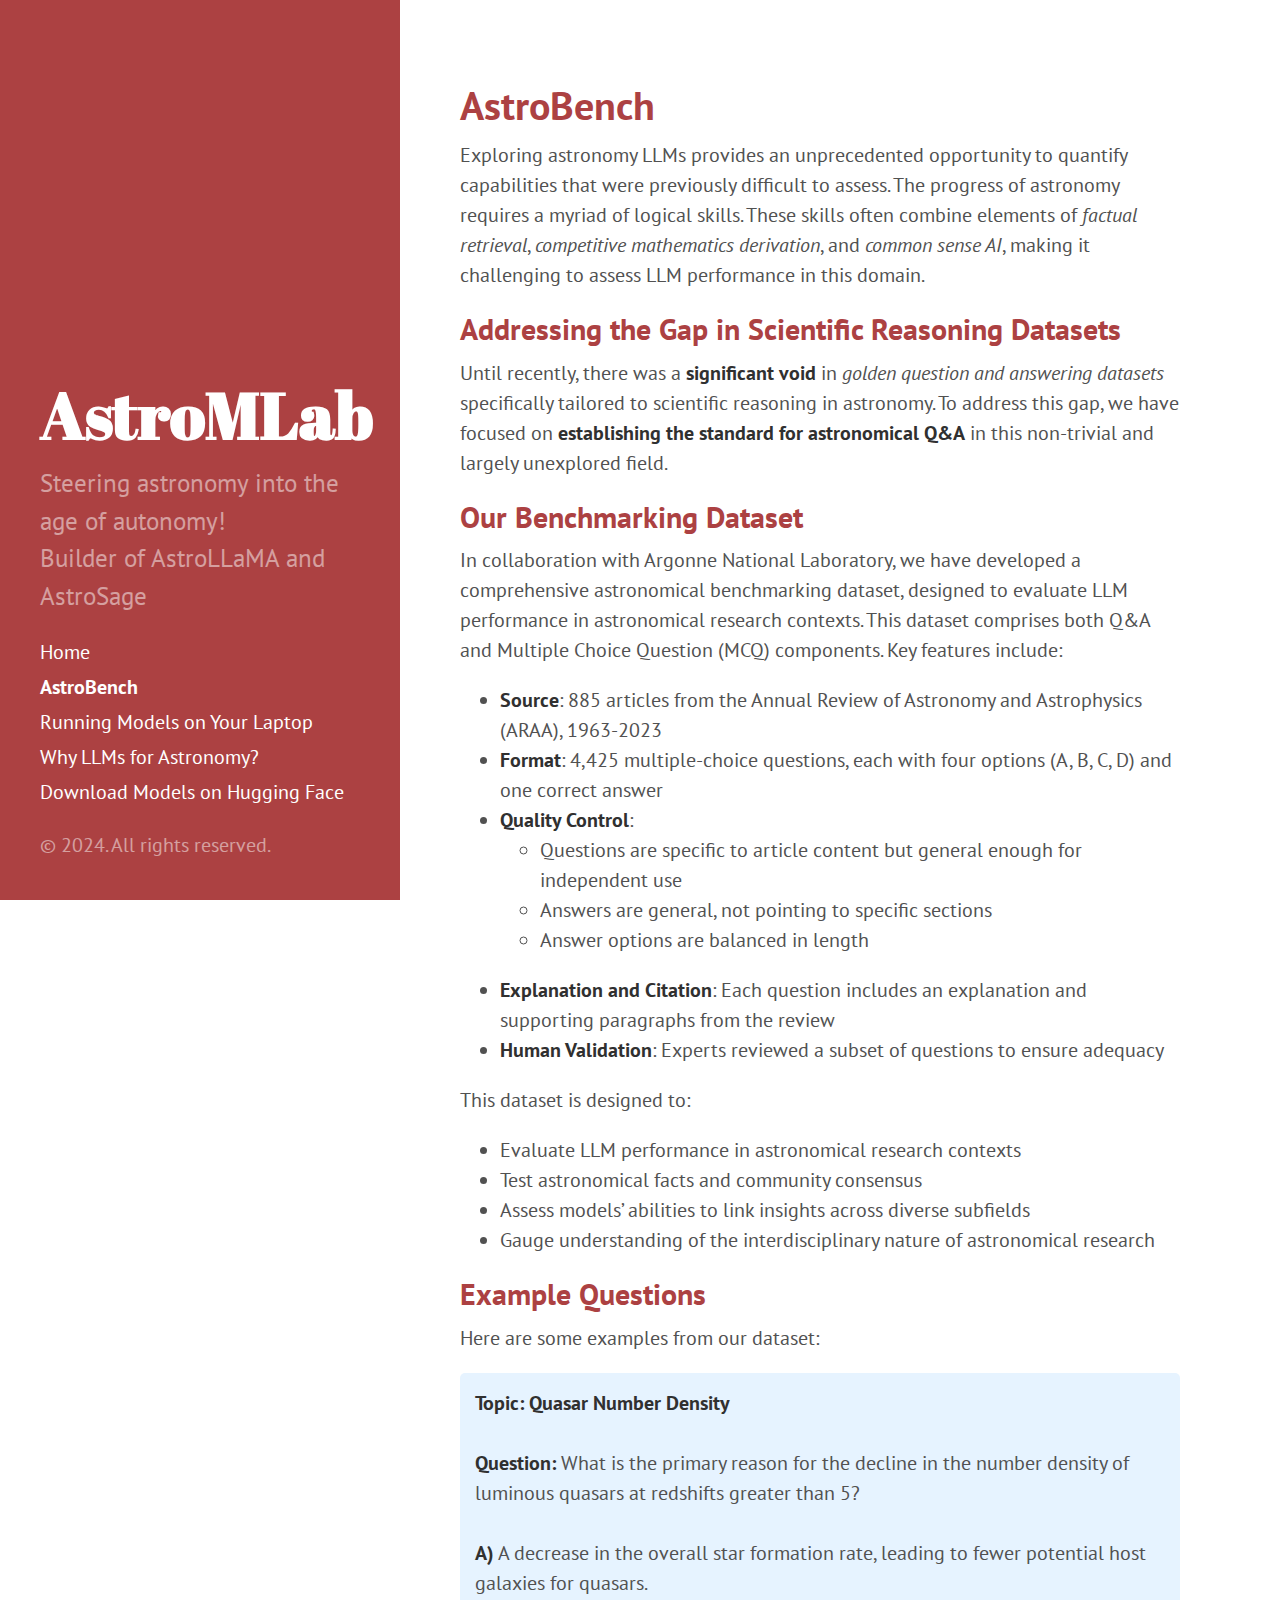
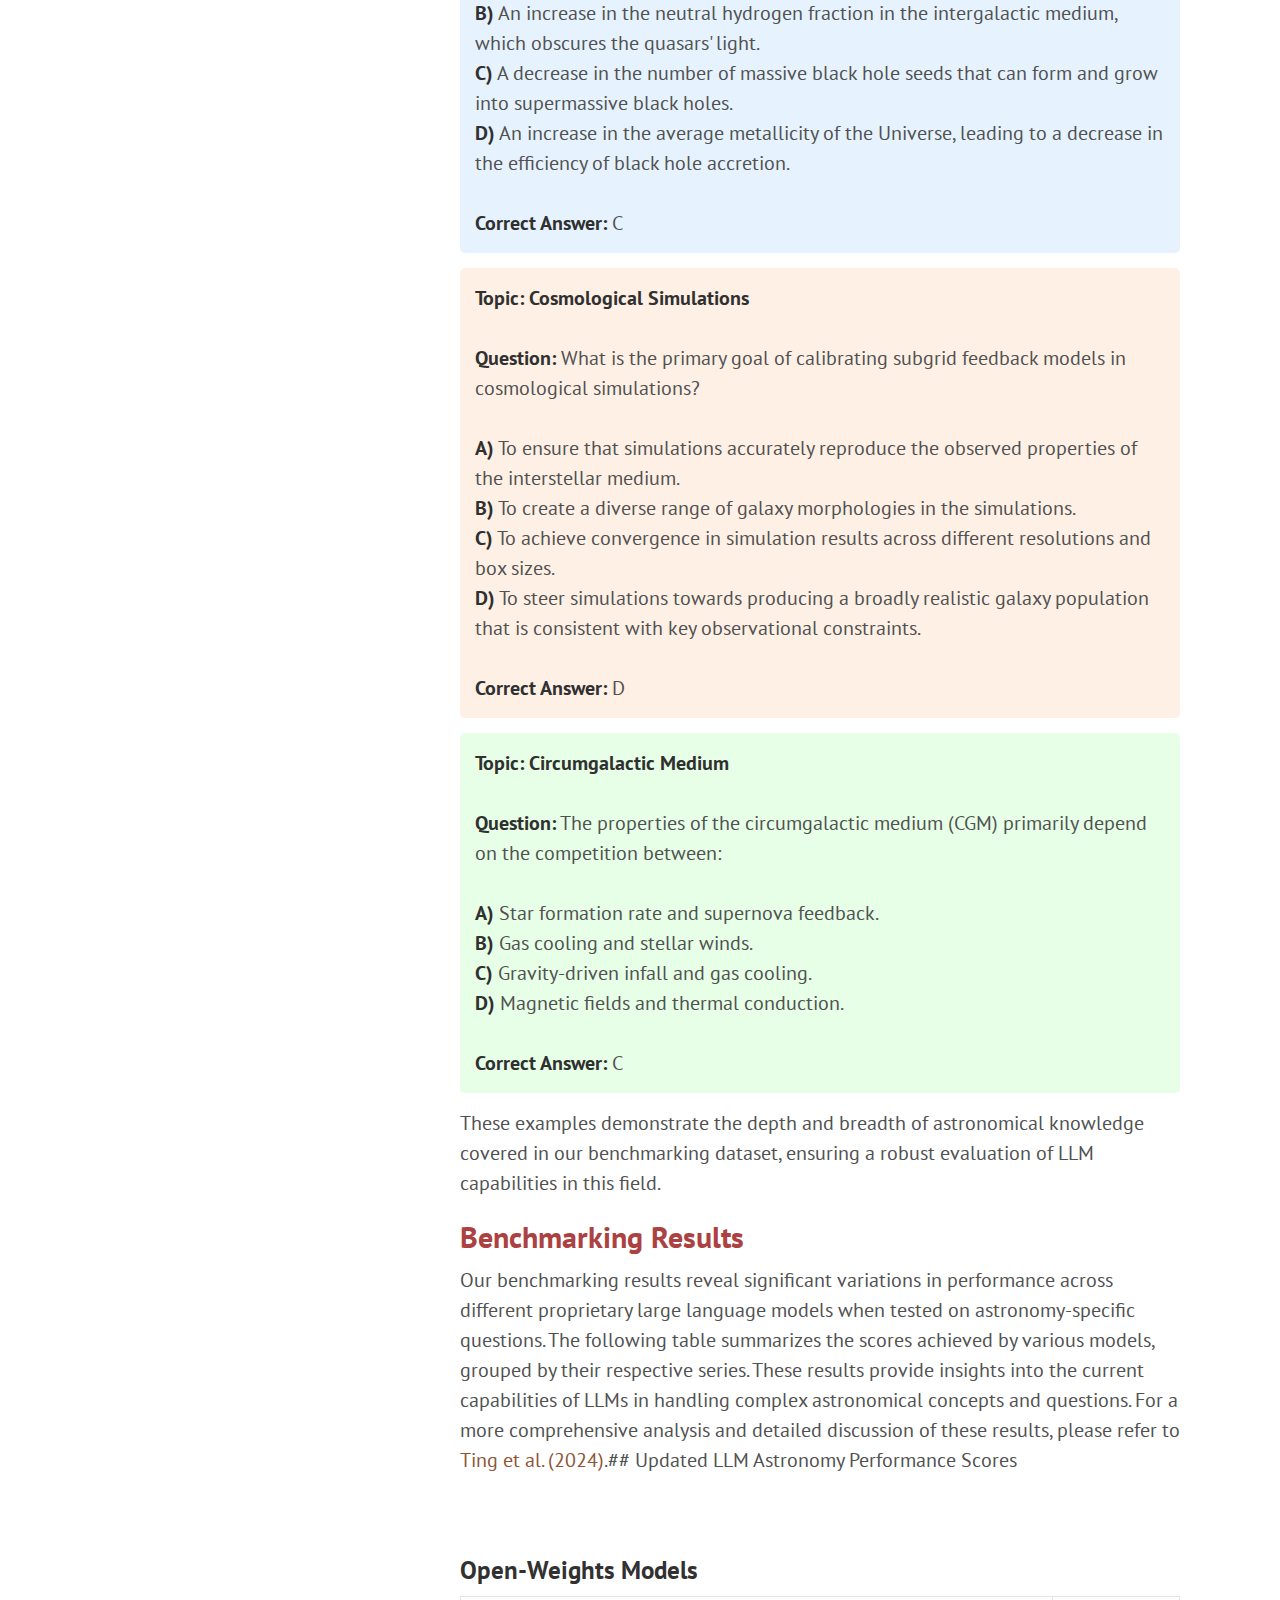
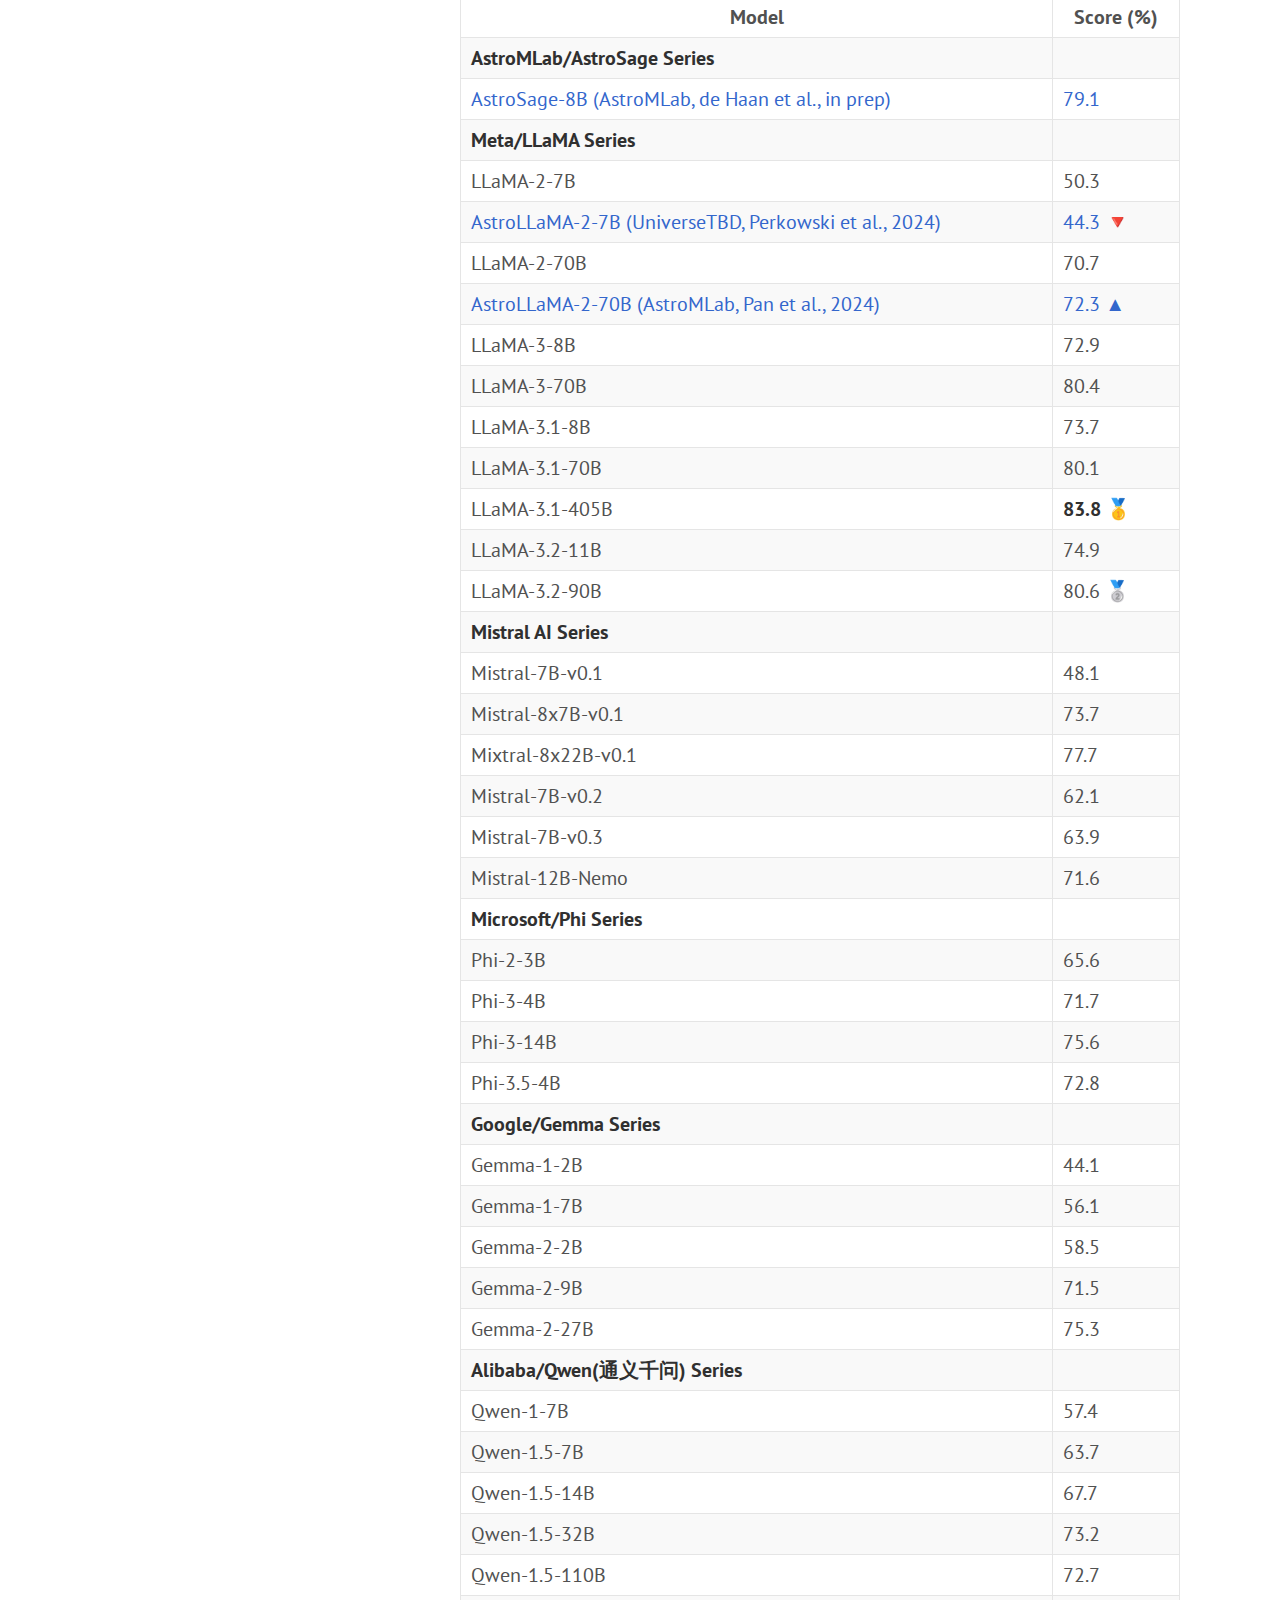
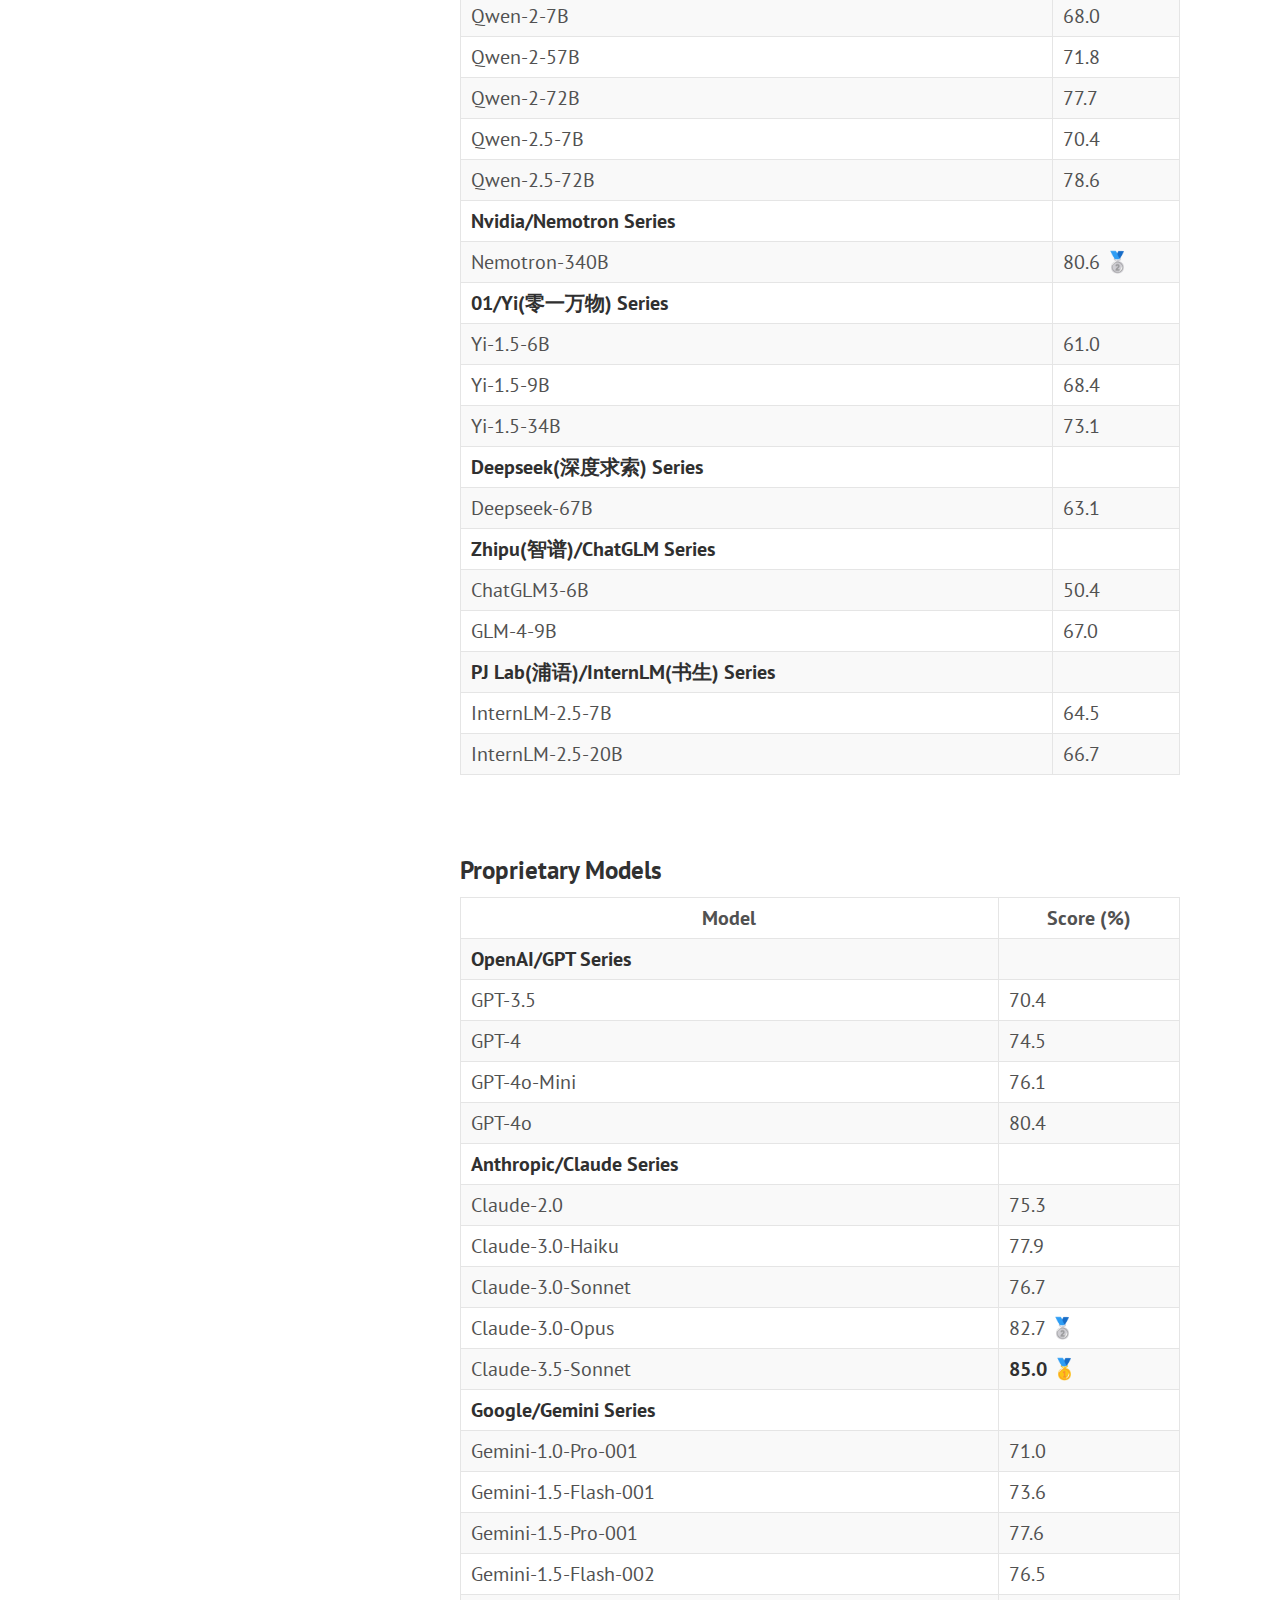
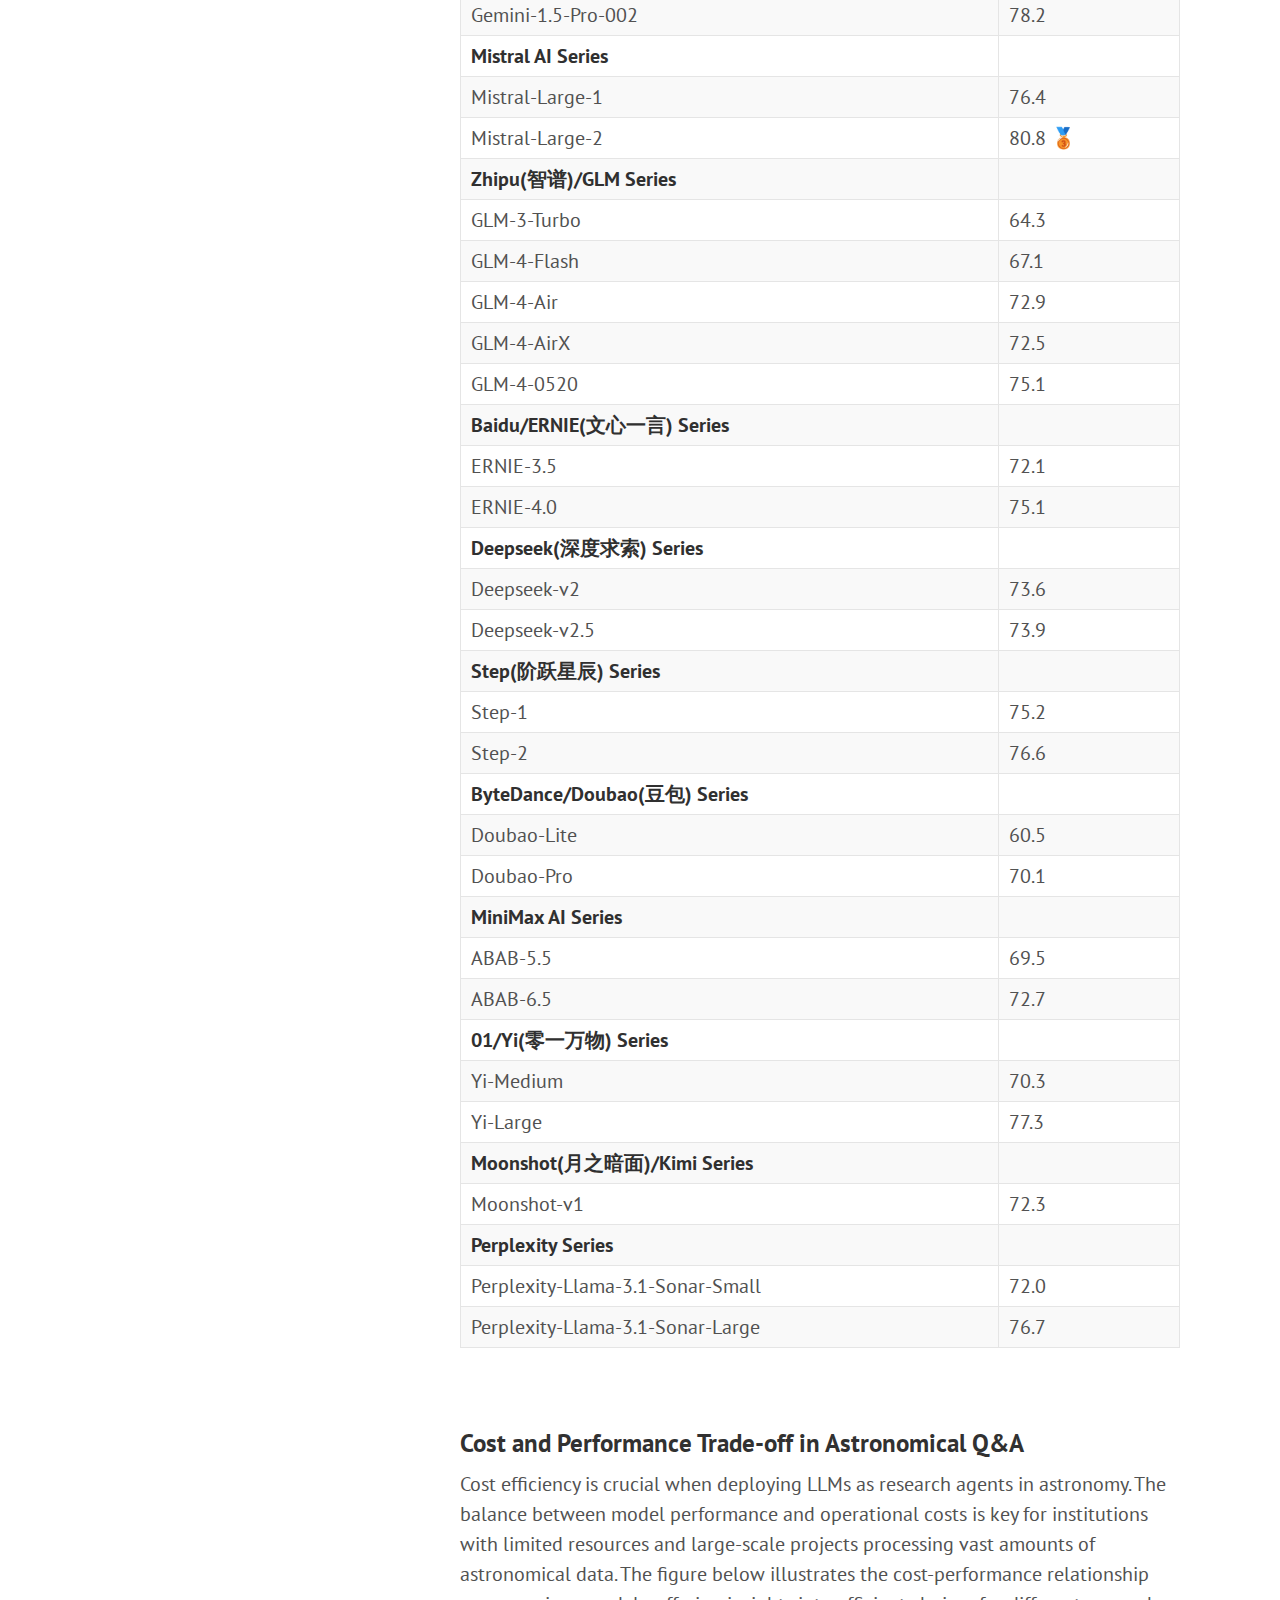
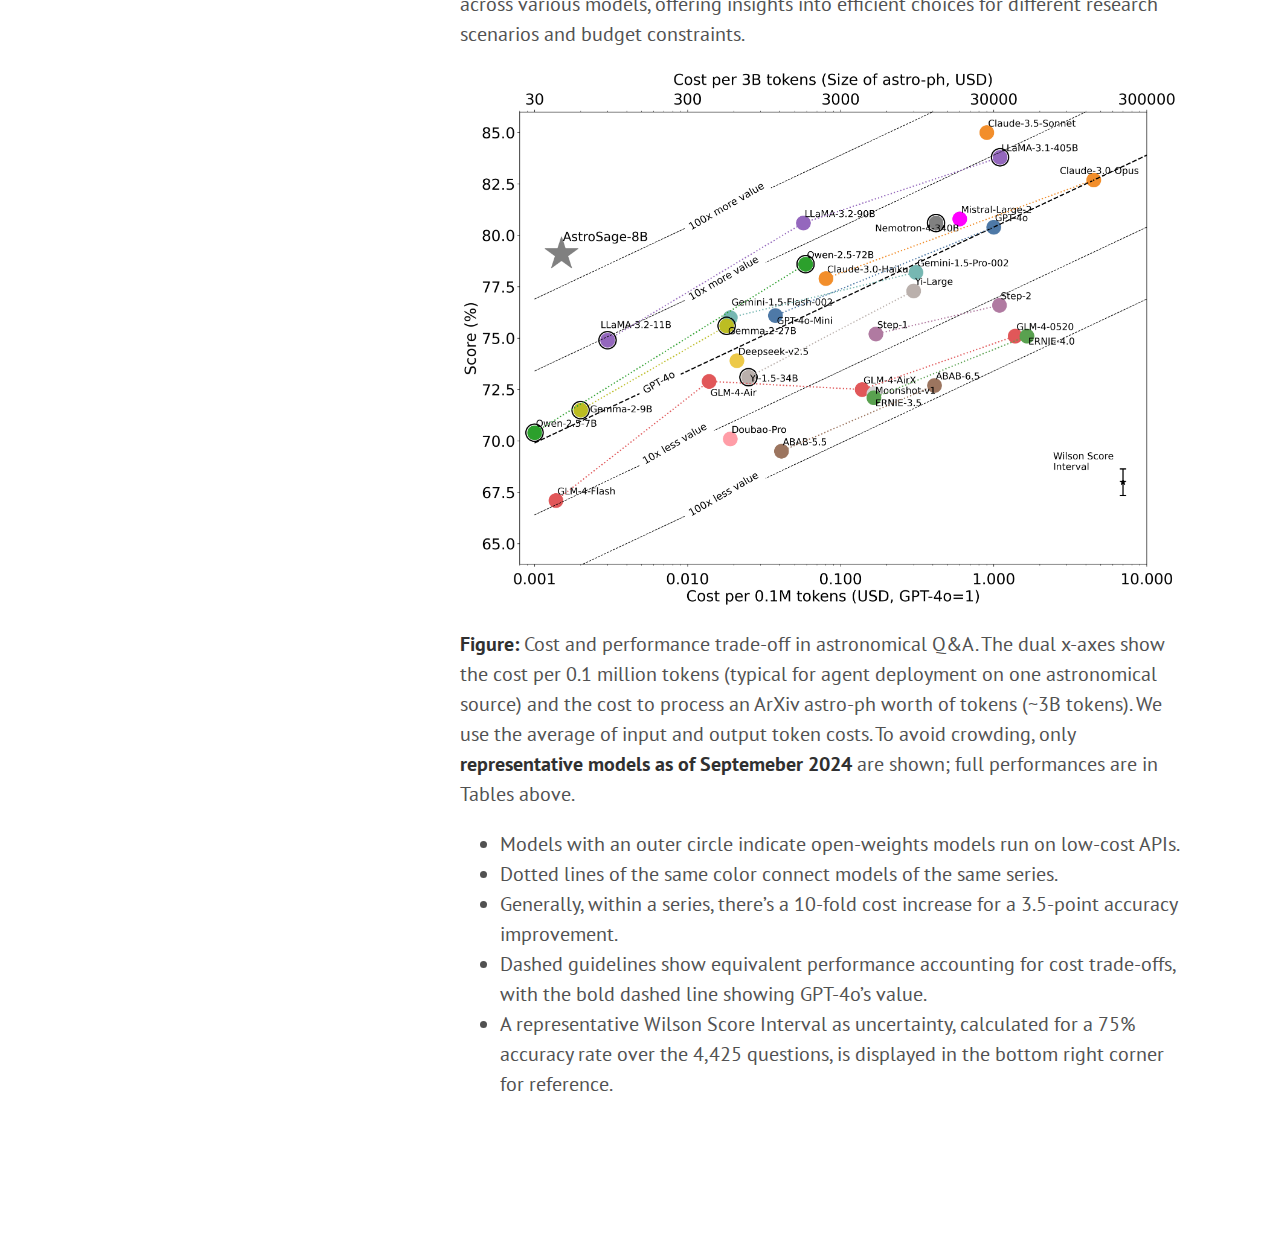
==== commit d5220868: "Add files via upload" ====
--- a/benchmarking.html
+++ b/benchmarking.html
@@ -295,6 +295,10 @@
       <td>75.6</td>
     </tr>
     <tr>
+      <td>Phi-3.5-4B</td>
+      <td>72.8</td>
+    </tr>
+    <tr>
       <td><strong>Google/Gemma Series</strong></td>
       <td> </td>
     </tr>
@@ -413,6 +417,10 @@
     <tr>
       <td>InternLM-2.5-7B</td>
       <td>64.5</td>
+    </tr>
+    <tr>
+      <td>InternLM-2.5-20B</td>
+      <td>66.7</td>
     </tr>
   </tbody>
 </table>
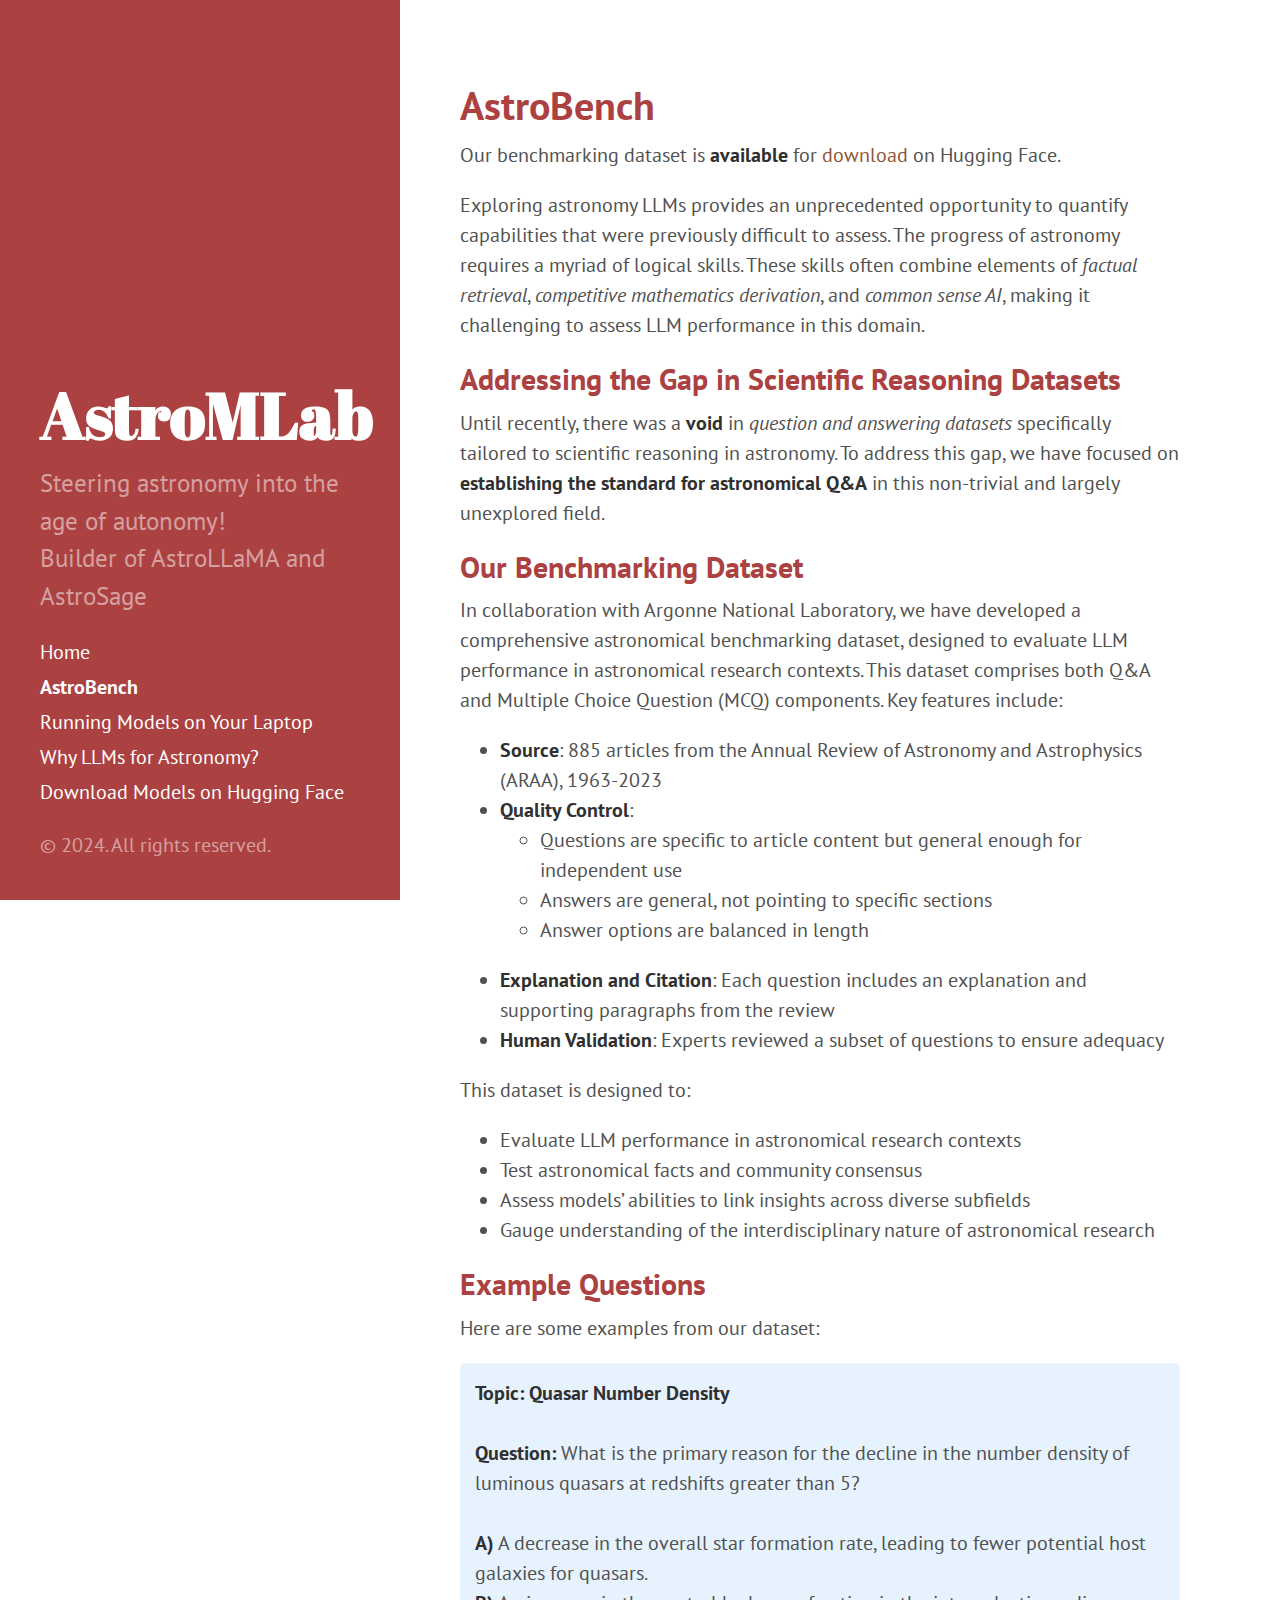
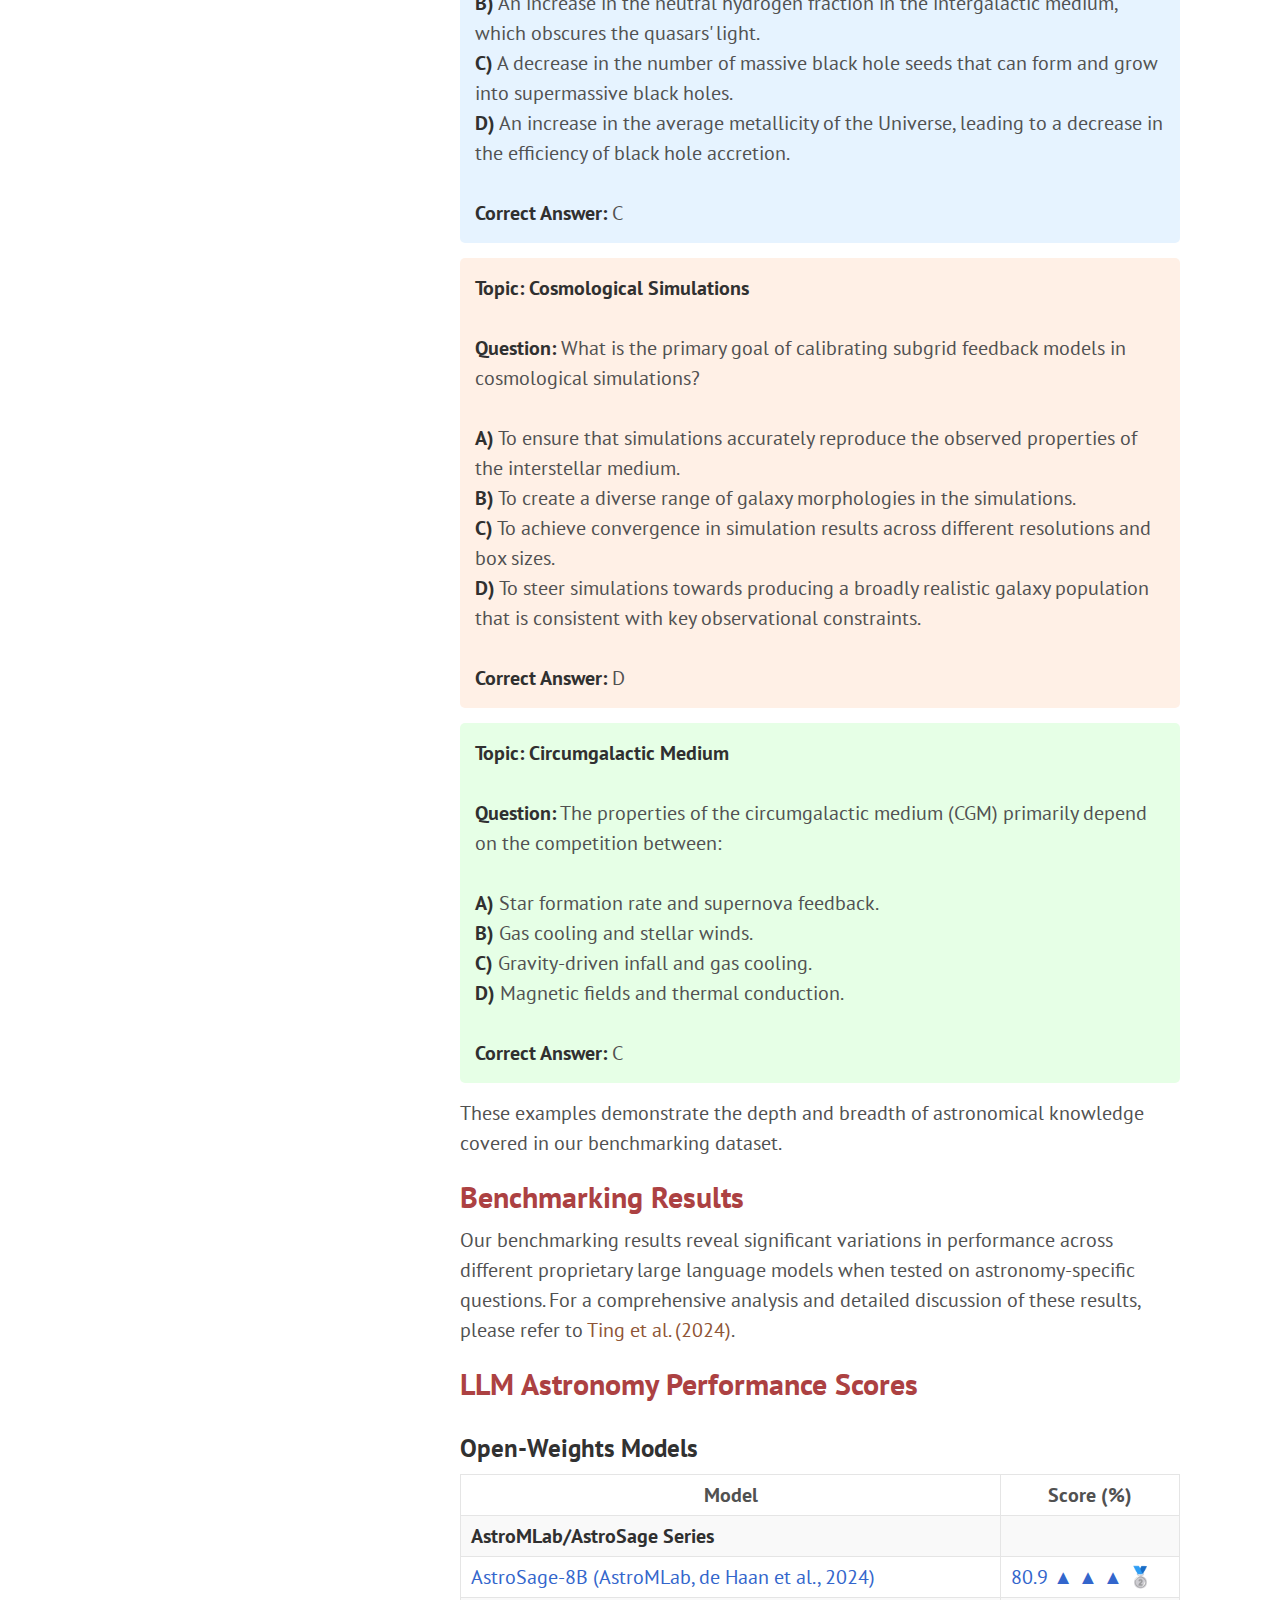
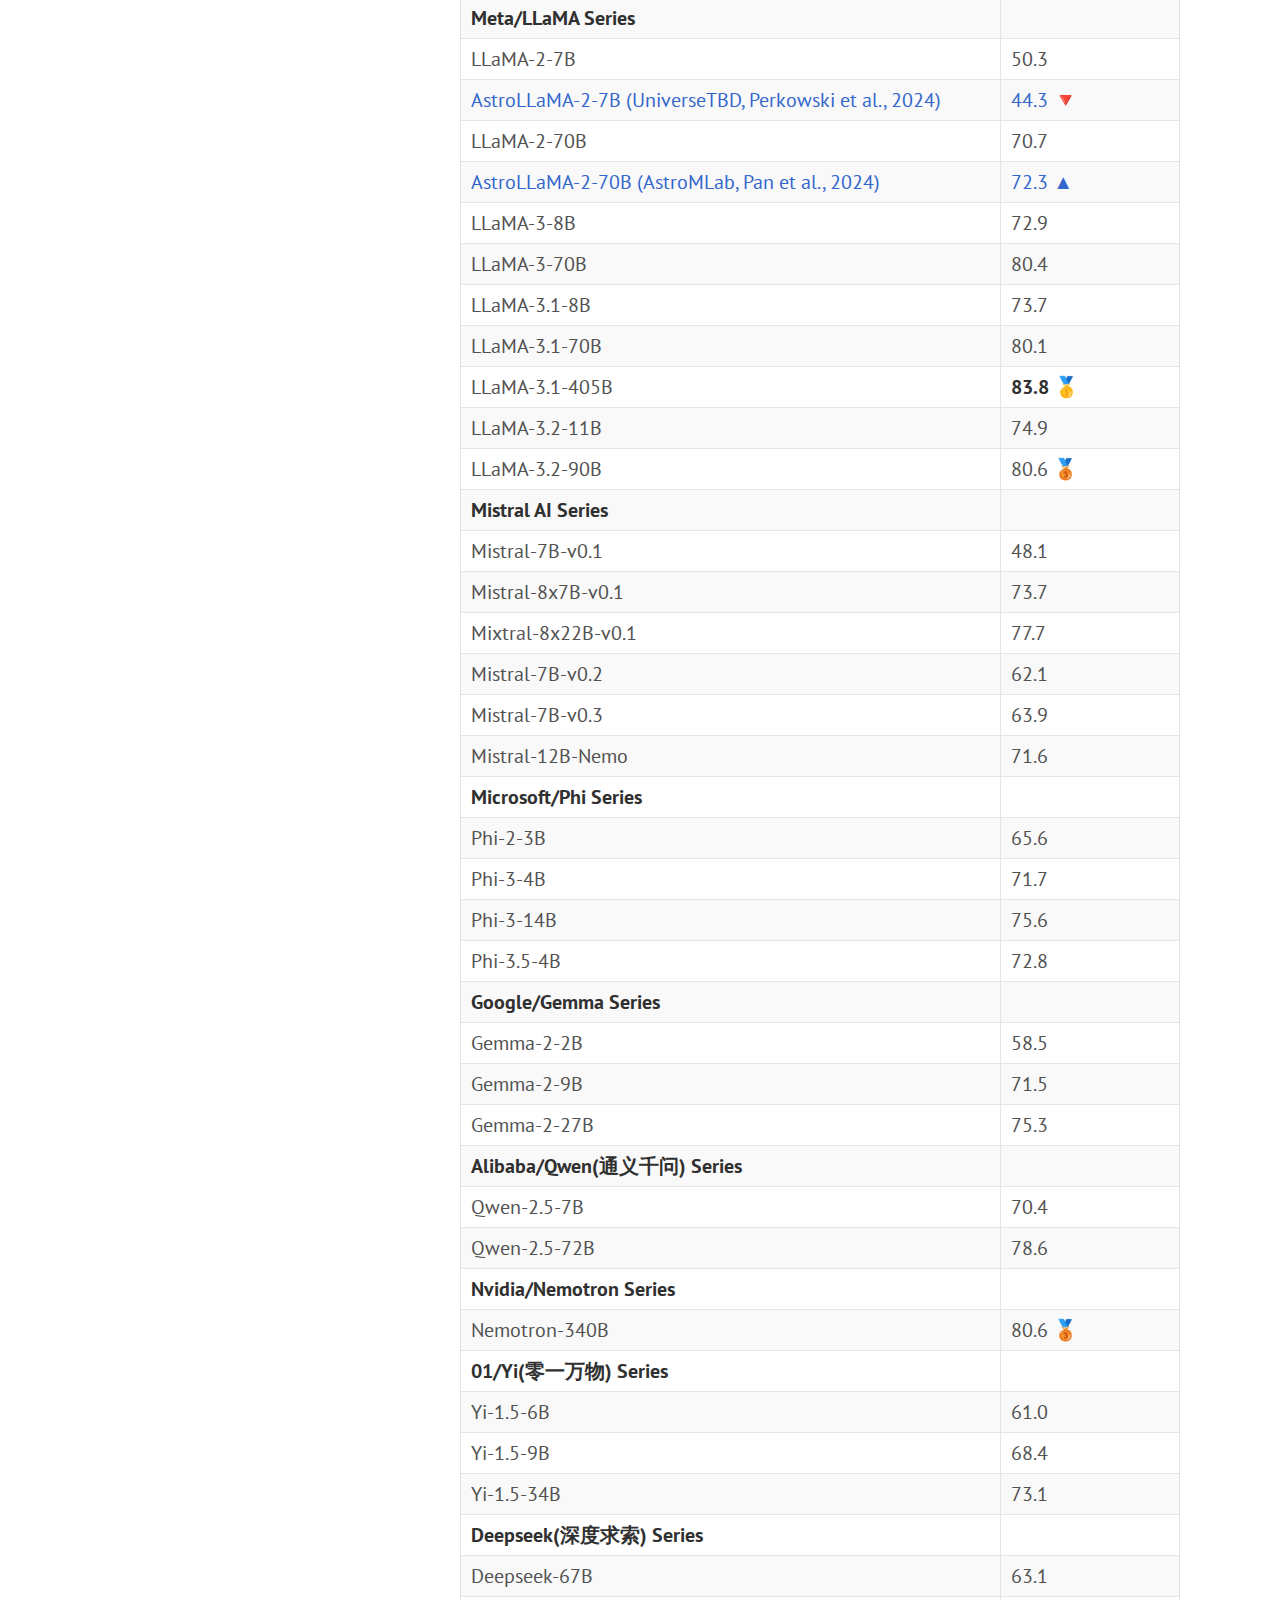
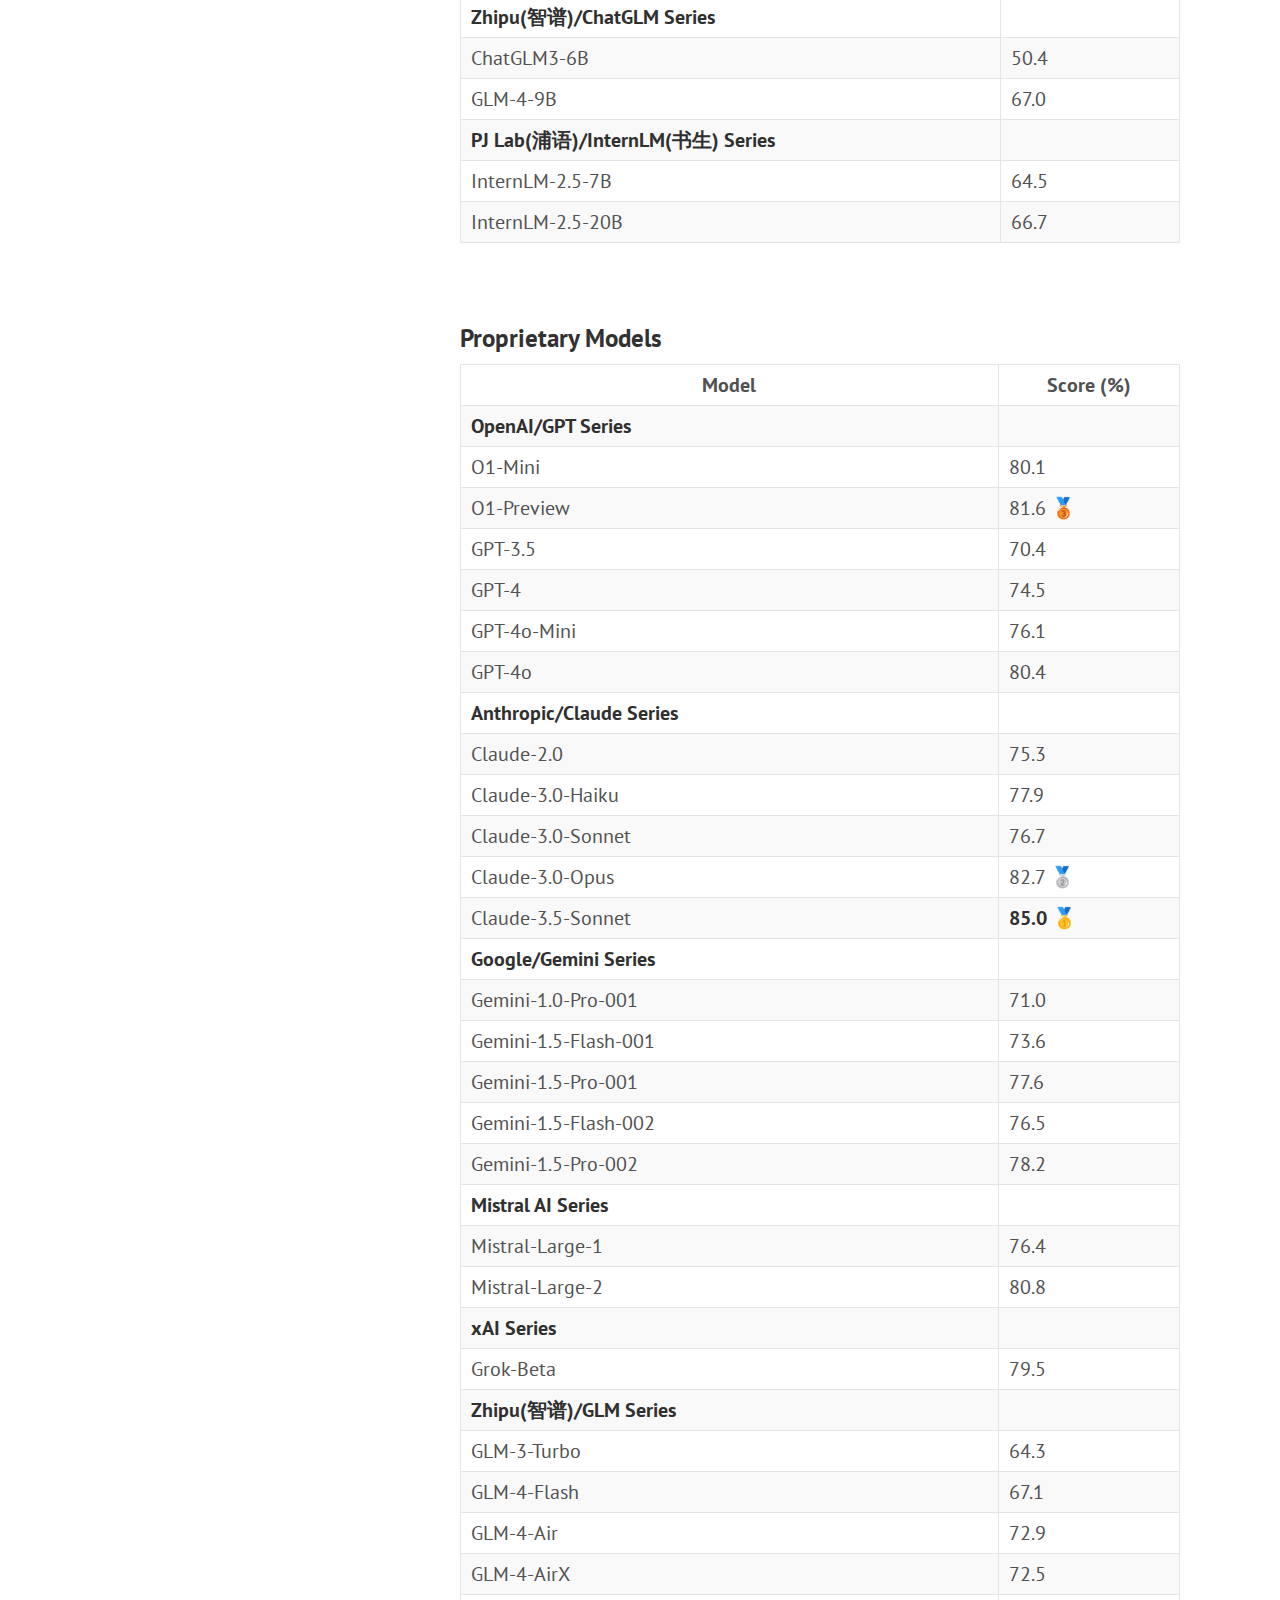
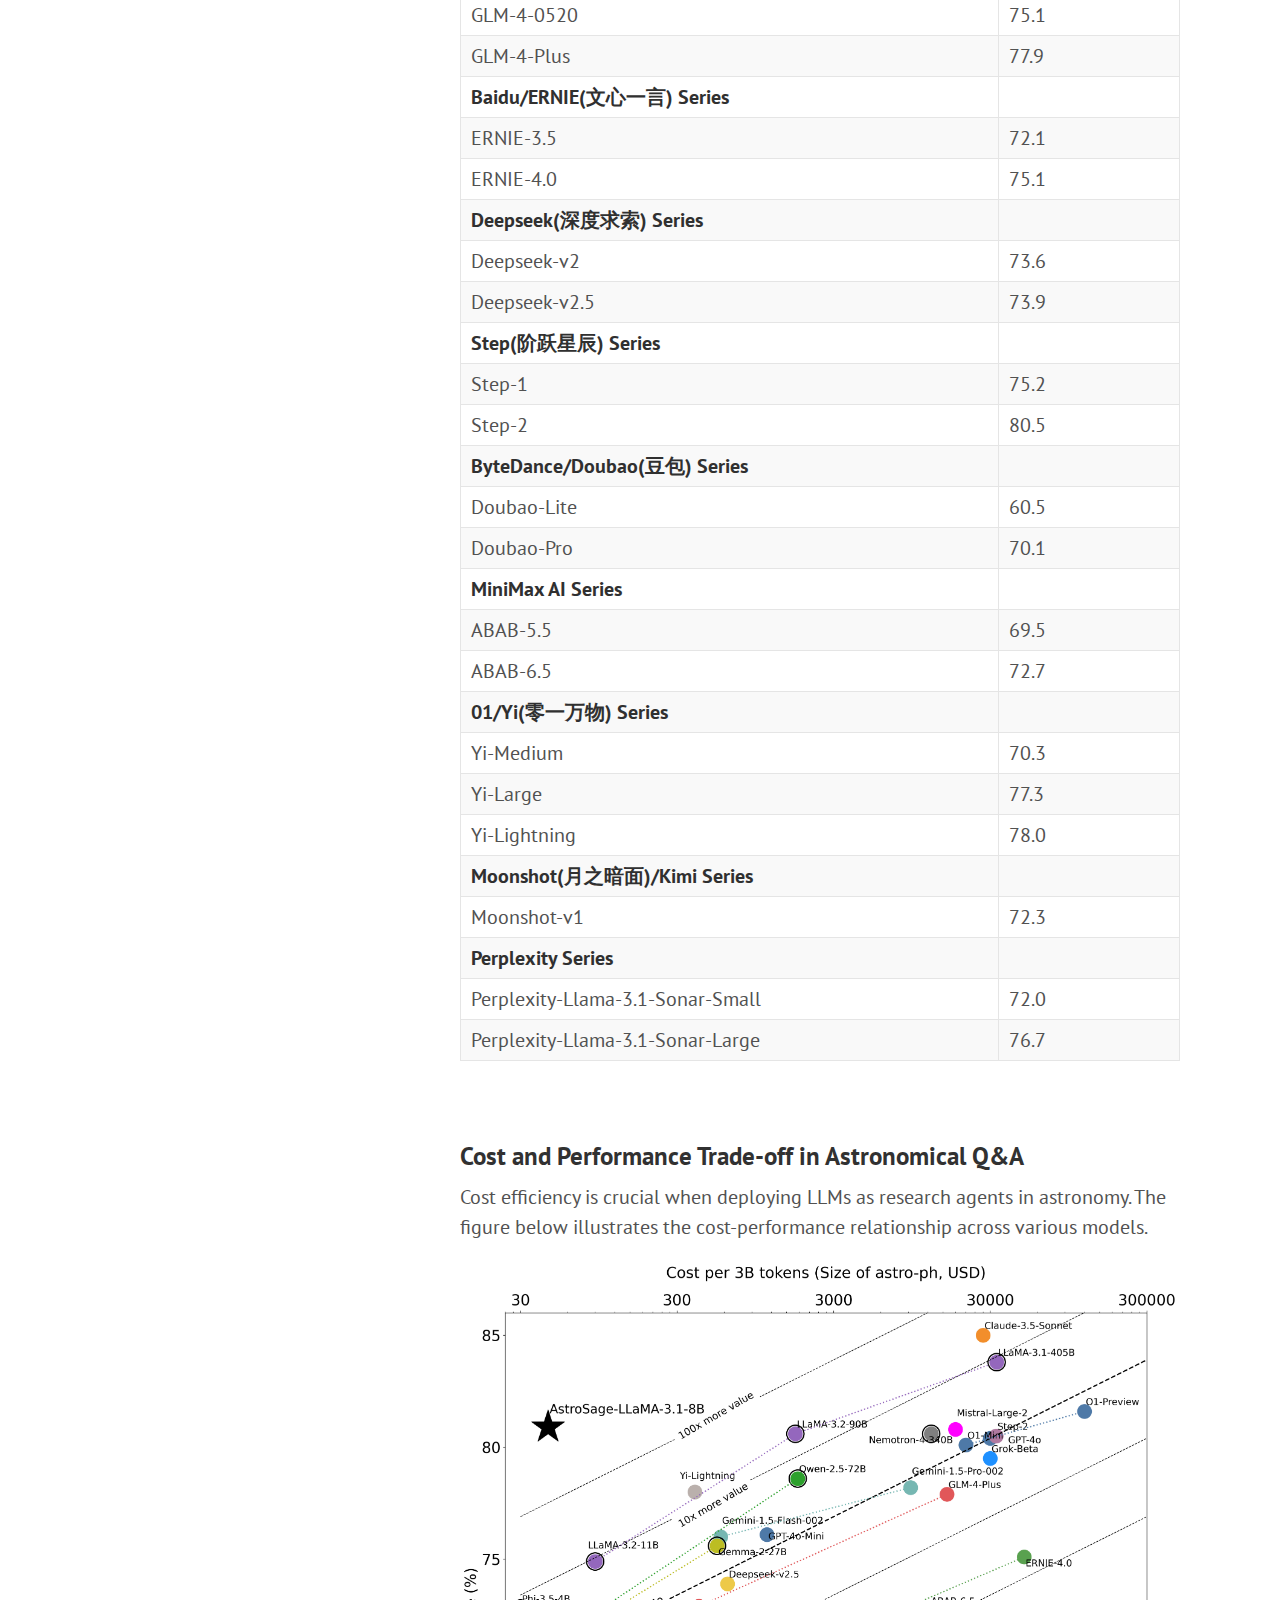
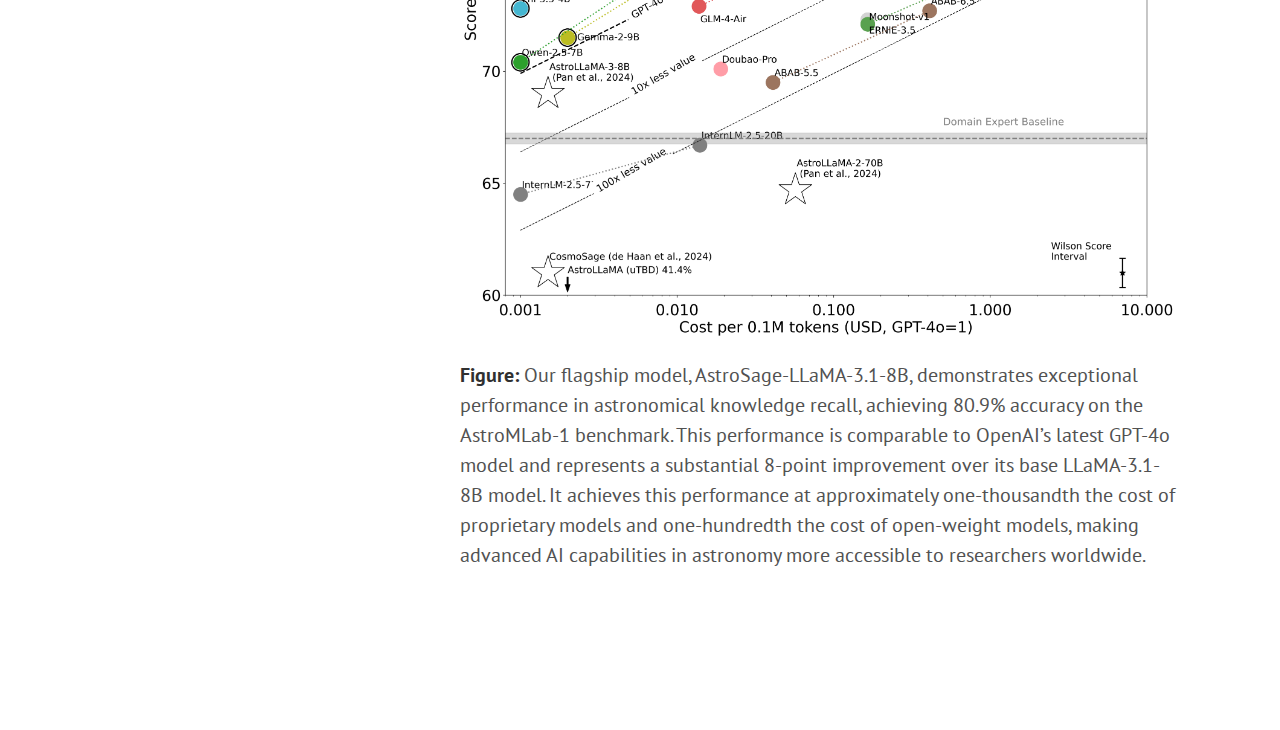
==== commit 19c1e51b: "Add files via upload" ====
--- a/benchmarking.html
+++ b/benchmarking.html
@@ -83,11 +83,13 @@
       <div class="page">
         <h1 class="page-title">AstroBench</h1>
       <div class="page">
-  <p>Exploring astronomy LLMs provides an unprecedented opportunity to quantify capabilities that were previously difficult to assess. The progress of astronomy requires a myriad of logical skills. These skills often combine elements of <em>factual retrieval</em>, <em>competitive mathematics derivation</em>, and <em>common sense AI</em>, making it challenging to assess LLM performance in this domain.</p>
+  <p>Our benchmarking dataset is <strong>available</strong> for <a href="https://huggingface.co/datasets/AstroMLab/Astrobench_MCQ_v1_Public">download</a> on Hugging Face.</p>
+
+<p>Exploring astronomy LLMs provides an unprecedented opportunity to quantify capabilities that were previously difficult to assess. The progress of astronomy requires a myriad of logical skills. These skills often combine elements of <em>factual retrieval</em>, <em>competitive mathematics derivation</em>, and <em>common sense AI</em>, making it challenging to assess LLM performance in this domain.</p>
 
 <h2 id="addressing-the-gap-in-scientific-reasoning-datasets">Addressing the Gap in Scientific Reasoning Datasets</h2>
 
-<p>Until recently, there was a <strong>significant void</strong> in <em>golden question and answering datasets</em> specifically tailored to scientific reasoning in astronomy. To address this gap, we have focused on <strong>establishing the standard for astronomical Q&amp;A</strong> in this non-trivial and largely unexplored field.</p>
+<p>Until recently, there was a <strong>void</strong> in <em>question and answering datasets</em> specifically tailored to scientific reasoning in astronomy. To address this gap, we have focused on <strong>establishing the standard for astronomical Q&amp;A</strong> in this non-trivial and largely unexplored field.</p>
 
 <h2 id="our-benchmarking-dataset">Our Benchmarking Dataset</h2>
 
@@ -95,7 +97,6 @@
 
 <ul>
   <li><strong>Source</strong>: 885 articles from the Annual Review of Astronomy and Astrophysics (ARAA), 1963-2023</li>
-  <li><strong>Format</strong>: 4,425 multiple-choice questions, each with four options (A, B, C, D) and one correct answer</li>
   <li><strong>Quality Control</strong>:
     <ul>
       <li>Questions are specific to article content but general enough for independent use</li>
@@ -177,13 +178,14 @@
 <strong>Correct Answer:</strong> C
 </div>
 
-<p>These examples demonstrate the depth and breadth of astronomical knowledge covered in our benchmarking dataset, ensuring a robust evaluation of LLM capabilities in this field.</p>
+<p>These examples demonstrate the depth and breadth of astronomical knowledge covered in our benchmarking dataset.</p>
 
 <h2 id="benchmarking-results">Benchmarking Results</h2>
 
-<p>Our benchmarking results reveal significant variations in performance across different proprietary large language models when tested on astronomy-specific questions. The following table summarizes the scores achieved by various models, grouped by their respective series. These results provide insights into the current capabilities of LLMs in handling complex astronomical concepts and questions. For a more comprehensive analysis and detailed discussion of these results, please refer to <a href="https://arxiv.org/abs/2407.11194">Ting et al. (2024)</a>.## Updated LLM Astronomy Performance Scores</p>
-
-<p><br /></p>
+<p>Our benchmarking results reveal significant variations in performance across different proprietary large language models when tested on astronomy-specific questions. For a comprehensive analysis and detailed discussion of these results, please refer to <a href="https://arxiv.org/abs/2407.11194">Ting et al. (2024)</a>.</p>
+
+<h2 id="llm-astronomy-performance-scores">LLM Astronomy Performance Scores</h2>
+
 <h3 id="open-weights-models">Open-Weights Models</h3>
 
 <table>
@@ -199,8 +201,8 @@
       <td> </td>
     </tr>
     <tr>
-      <td><span style="color: #3366cc;">AstroSage-8B (AstroMLab, de Haan et al., in prep)</span></td>
-      <td><span style="color: #3366cc;">79.1 </span></td>
+      <td><span style="color: #3366cc;">AstroSage-8B (AstroMLab, de Haan et al., 2024)</span></td>
+      <td><span style="color: #3366cc;">80.9 ▲ ▲ ▲ </span> 🥈</td>
     </tr>
     <tr>
       <td><strong>Meta/LLaMA Series</strong></td>
@@ -248,7 +250,7 @@
     </tr>
     <tr>
       <td>LLaMA-3.2-90B</td>
-      <td>80.6 🥈</td>
+      <td>80.6 🥉</td>
     </tr>
     <tr>
       <td><strong>Mistral AI Series</strong></td>
@@ -303,14 +305,6 @@
       <td> </td>
     </tr>
     <tr>
-      <td>Gemma-1-2B</td>
-      <td>44.1</td>
-    </tr>
-    <tr>
-      <td>Gemma-1-7B</td>
-      <td>56.1</td>
-    </tr>
-    <tr>
       <td>Gemma-2-2B</td>
       <td>58.5</td>
     </tr>
@@ -327,38 +321,6 @@
       <td> </td>
     </tr>
     <tr>
-      <td>Qwen-1-7B</td>
-      <td>57.4</td>
-    </tr>
-    <tr>
-      <td>Qwen-1.5-7B</td>
-      <td>63.7</td>
-    </tr>
-    <tr>
-      <td>Qwen-1.5-14B</td>
-      <td>67.7</td>
-    </tr>
-    <tr>
-      <td>Qwen-1.5-32B</td>
-      <td>73.2</td>
-    </tr>
-    <tr>
-      <td>Qwen-1.5-110B</td>
-      <td>72.7</td>
-    </tr>
-    <tr>
-      <td>Qwen-2-7B</td>
-      <td>68.0</td>
-    </tr>
-    <tr>
-      <td>Qwen-2-57B</td>
-      <td>71.8</td>
-    </tr>
-    <tr>
-      <td>Qwen-2-72B</td>
-      <td>77.7</td>
-    </tr>
-    <tr>
       <td>Qwen-2.5-7B</td>
       <td>70.4</td>
     </tr>
@@ -372,7 +334,7 @@
     </tr>
     <tr>
       <td>Nemotron-340B</td>
-      <td>80.6 🥈</td>
+      <td>80.6 🥉</td>
     </tr>
     <tr>
       <td><strong>01/Yi(零一万物) Series</strong></td>
@@ -442,6 +404,14 @@
       <td> </td>
     </tr>
     <tr>
+      <td>O1-Mini</td>
+      <td>80.1</td>
+    </tr>
+    <tr>
+      <td>O1-Preview</td>
+      <td>81.6 🥉</td>
+    </tr>
+    <tr>
       <td>GPT-3.5</td>
       <td>70.4</td>
     </tr>
@@ -515,7 +485,15 @@
     </tr>
     <tr>
       <td>Mistral-Large-2</td>
-      <td>80.8 🥉</td>
+      <td>80.8</td>
+    </tr>
+    <tr>
+      <td><strong>xAI Series</strong></td>
+      <td> </td>
+    </tr>
+    <tr>
+      <td>Grok-Beta</td>
+      <td>79.5</td>
     </tr>
     <tr>
       <td><strong>Zhipu(智谱)/GLM Series</strong></td>
@@ -542,6 +520,10 @@
       <td>75.1</td>
     </tr>
     <tr>
+      <td>GLM-4-Plus</td>
+      <td>77.9</td>
+    </tr>
+    <tr>
       <td><strong>Baidu/ERNIE(文心一言) Series</strong></td>
       <td> </td>
     </tr>
@@ -575,7 +557,7 @@
     </tr>
     <tr>
       <td>Step-2</td>
-      <td>76.6</td>
+      <td>80.5</td>
     </tr>
     <tr>
       <td><strong>ByteDance/Doubao(豆包) Series</strong></td>
@@ -614,6 +596,10 @@
       <td>77.3</td>
     </tr>
     <tr>
+      <td>Yi-Lightning</td>
+      <td>78.0</td>
+    </tr>
+    <tr>
       <td><strong>Moonshot(月之暗面)/Kimi Series</strong></td>
       <td> </td>
     </tr>
@@ -640,20 +626,11 @@
 
 <h3 id="cost-and-performance-trade-off-in-astronomical-qa">Cost and Performance Trade-off in Astronomical Q&amp;A</h3>
 
-<p>Cost efficiency is crucial when deploying LLMs as research agents in astronomy. The balance between model performance and operational costs is key for institutions with limited resources and large-scale projects processing vast amounts of astronomical data. The figure below illustrates the cost-performance relationship across various models, offering insights into efficient choices for different research scenarios and budget constraints.</p>
+<p>Cost efficiency is crucial when deploying LLMs as research agents in astronomy. The figure below illustrates the cost-performance relationship across various models.</p>
 
 <p><img src="figures/AstroBench.png" alt="Cost and performance trade-off in astronomical Q&amp;A" /></p>
 
-<p><strong>Figure:</strong> Cost and performance trade-off in astronomical Q&amp;A. The dual x-axes show the cost per 0.1 million tokens (typical for agent deployment on one astronomical source) and the cost to process an ArXiv astro-ph worth of tokens (~3B tokens). We use the average of input and output token costs. To avoid crowding, only <strong>representative models as of Septemeber 2024</strong> are shown; full performances are in Tables above.</p>
-
-<ul>
-  <li>Models with an outer circle indicate open-weights models run on low-cost APIs.</li>
-  <li>Dotted lines of the same color connect models of the same series.</li>
-  <li>Generally, within a series, there’s a 10-fold cost increase for a 3.5-point accuracy improvement.</li>
-  <li>Dashed guidelines show equivalent performance accounting for cost trade-offs, with the bold dashed line showing GPT-4o’s value.</li>
-  <li>A representative Wilson Score Interval as uncertainty, calculated for a 75% accuracy rate over the 4,425 questions, is displayed in the bottom right corner for reference.</li>
-</ul>
-
+<p><strong>Figure:</strong> Our flagship model, AstroSage-LLaMA-3.1-8B, demonstrates exceptional performance in astronomical knowledge recall, achieving 80.9% accuracy on the AstroMLab-1 benchmark. This performance is comparable to OpenAI’s latest GPT-4o model and represents a substantial 8-point improvement over its base LLaMA-3.1-8B model. It achieves this performance at approximately one-thousandth the cost of proprietary models and one-hundredth the cost of open-weight models, making advanced AI capabilities in astronomy more accessible to researchers worldwide.</p>
 
 </div>
 
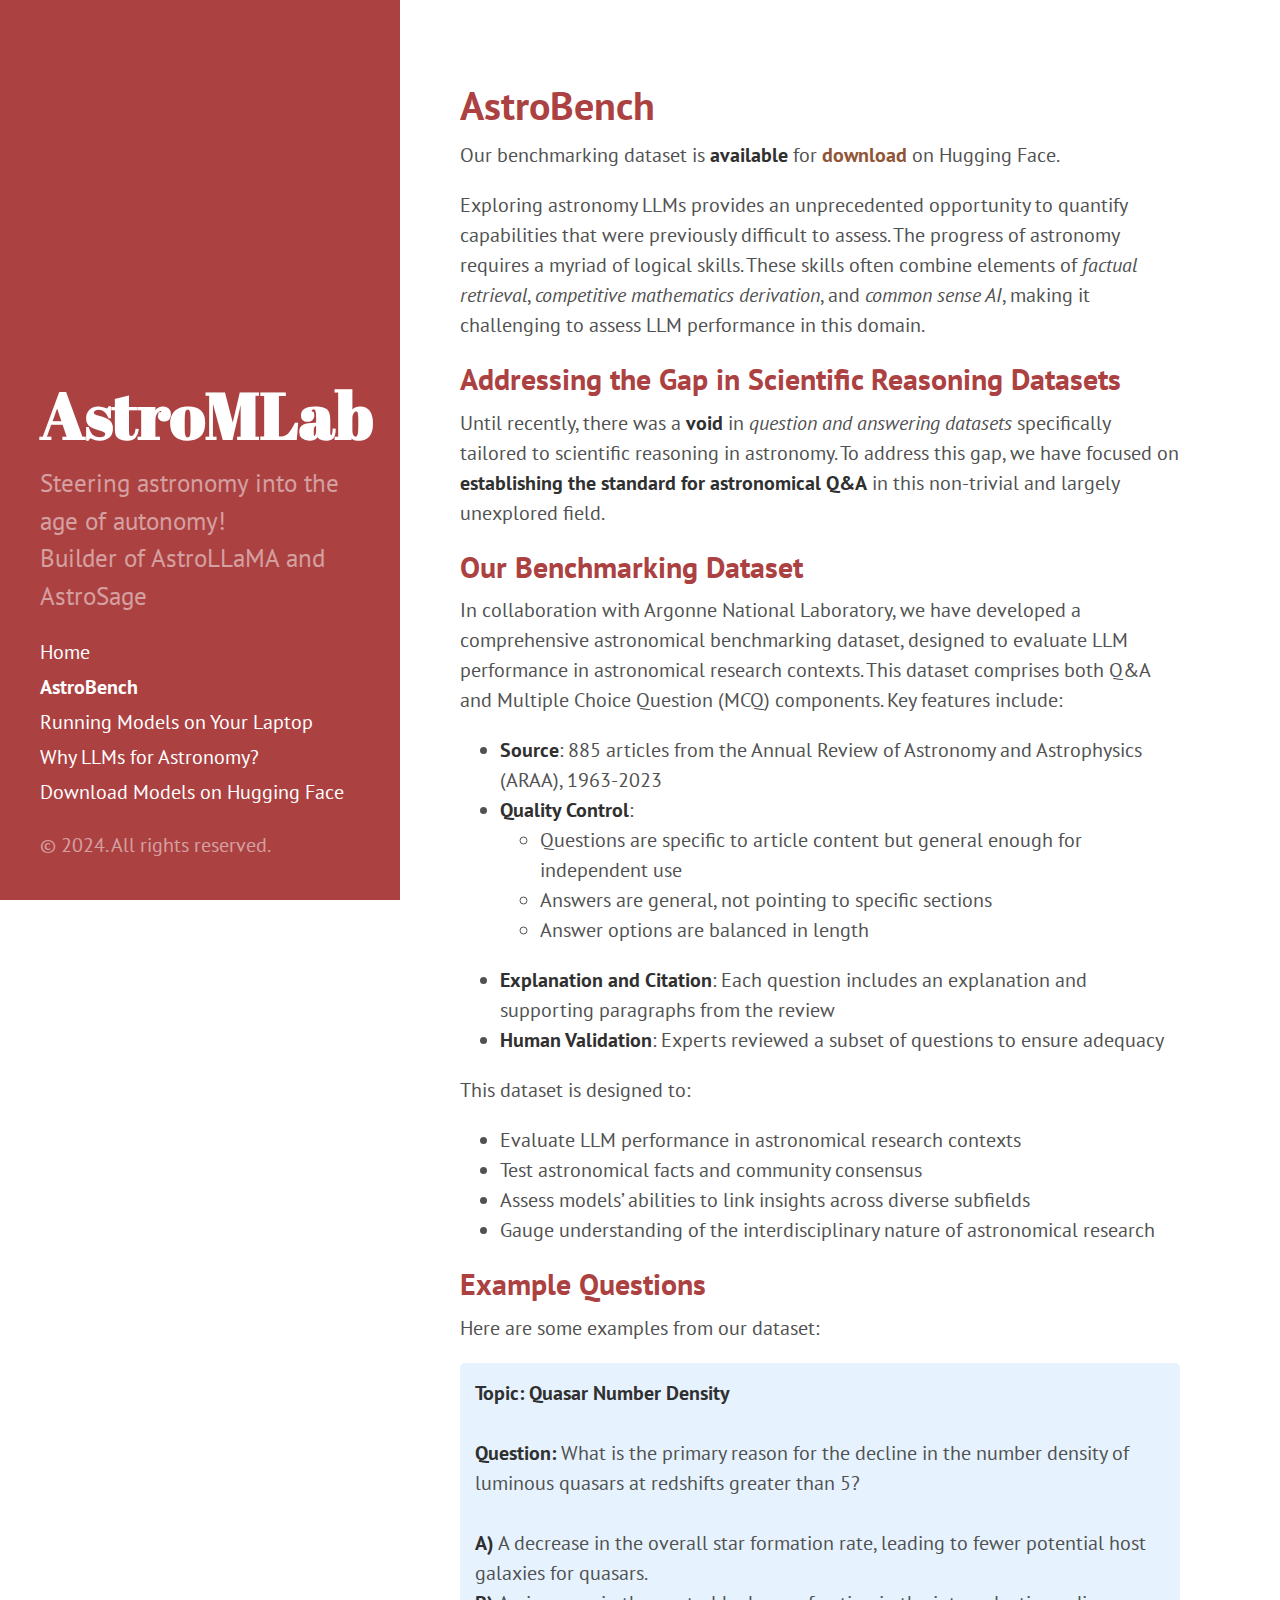
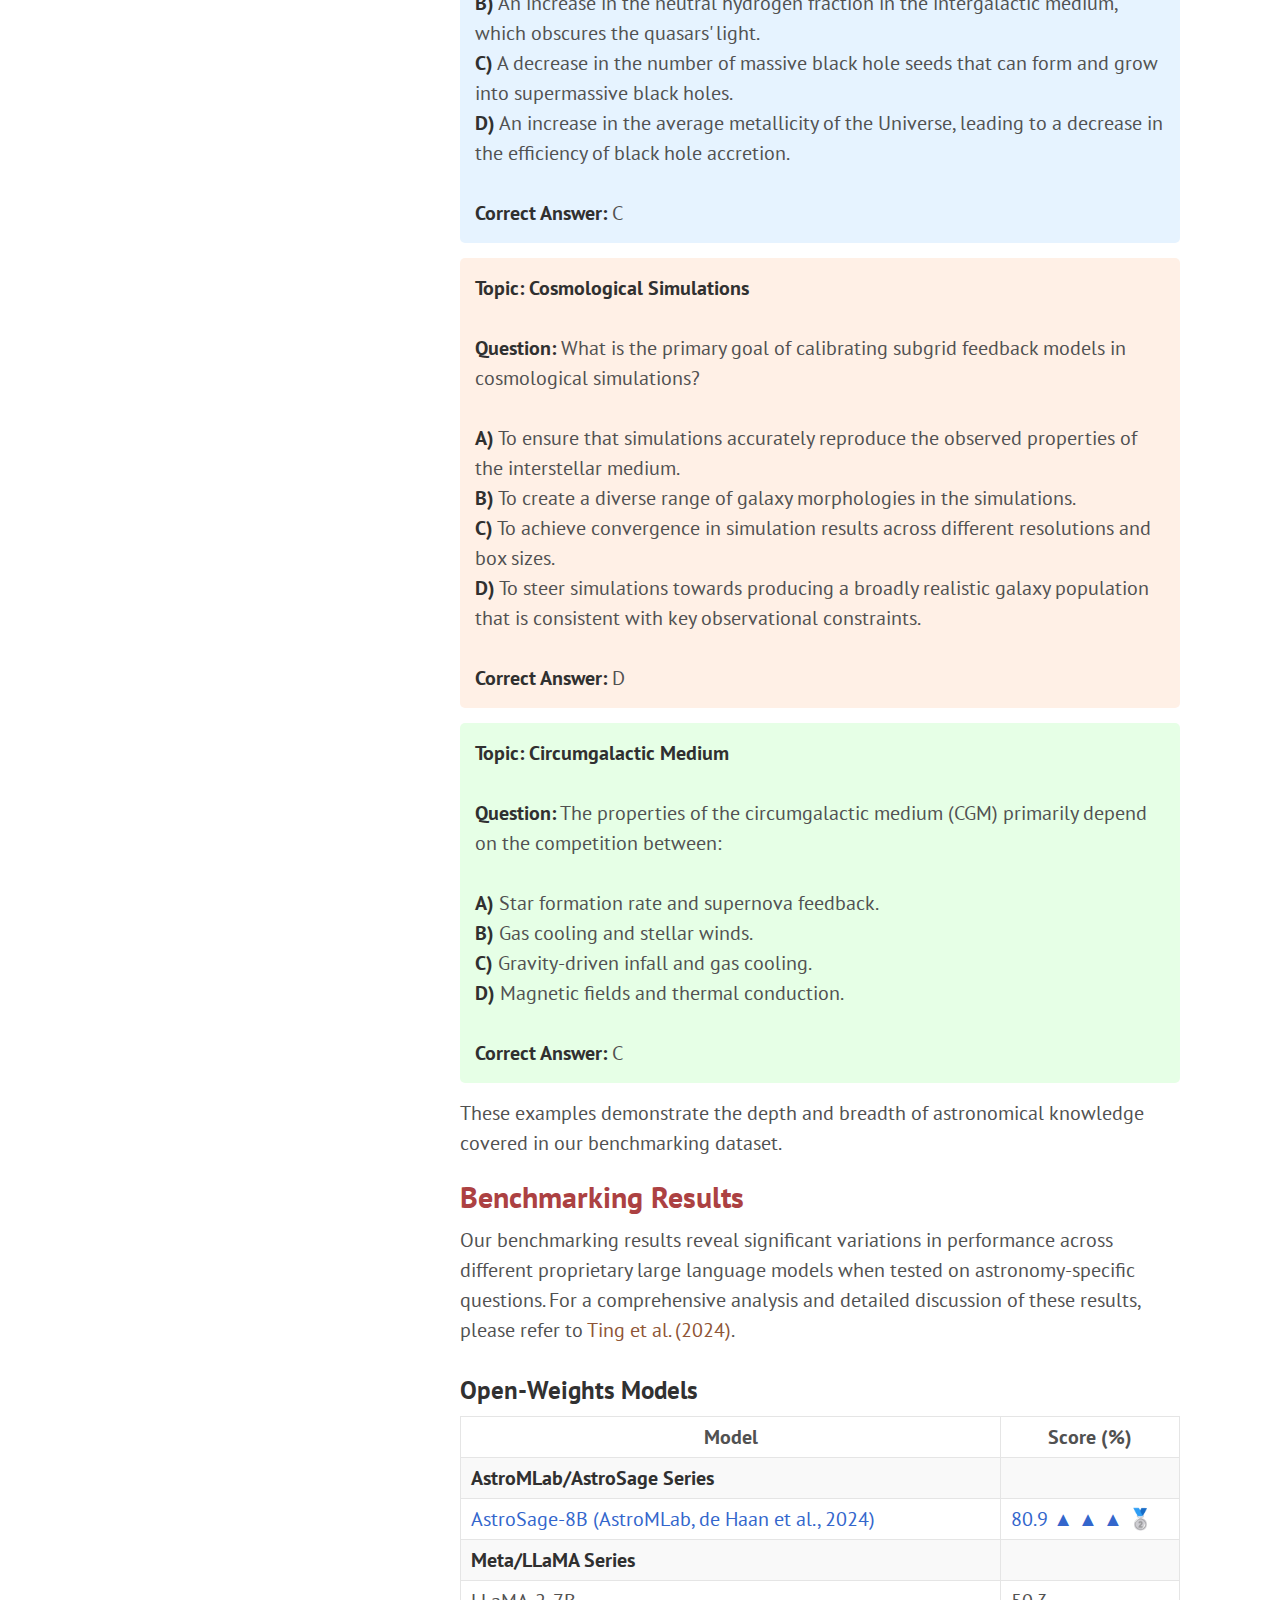
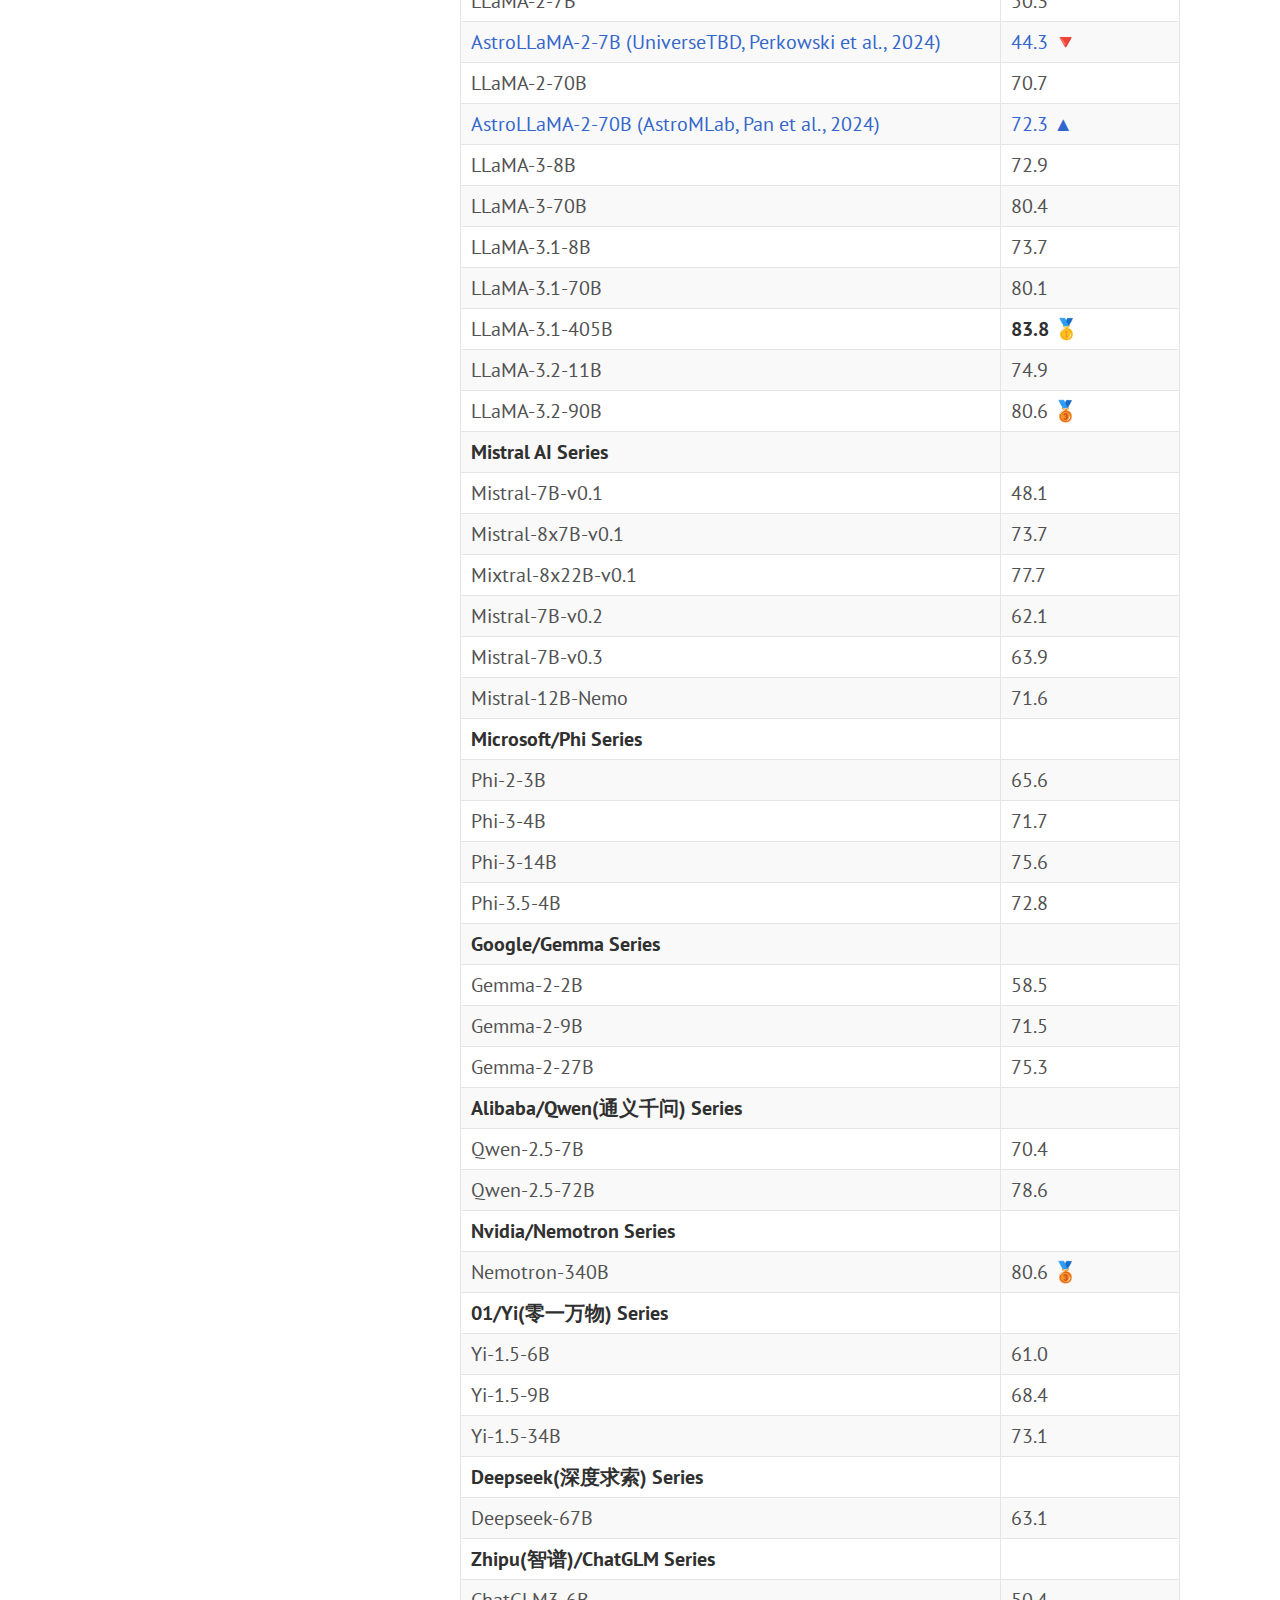
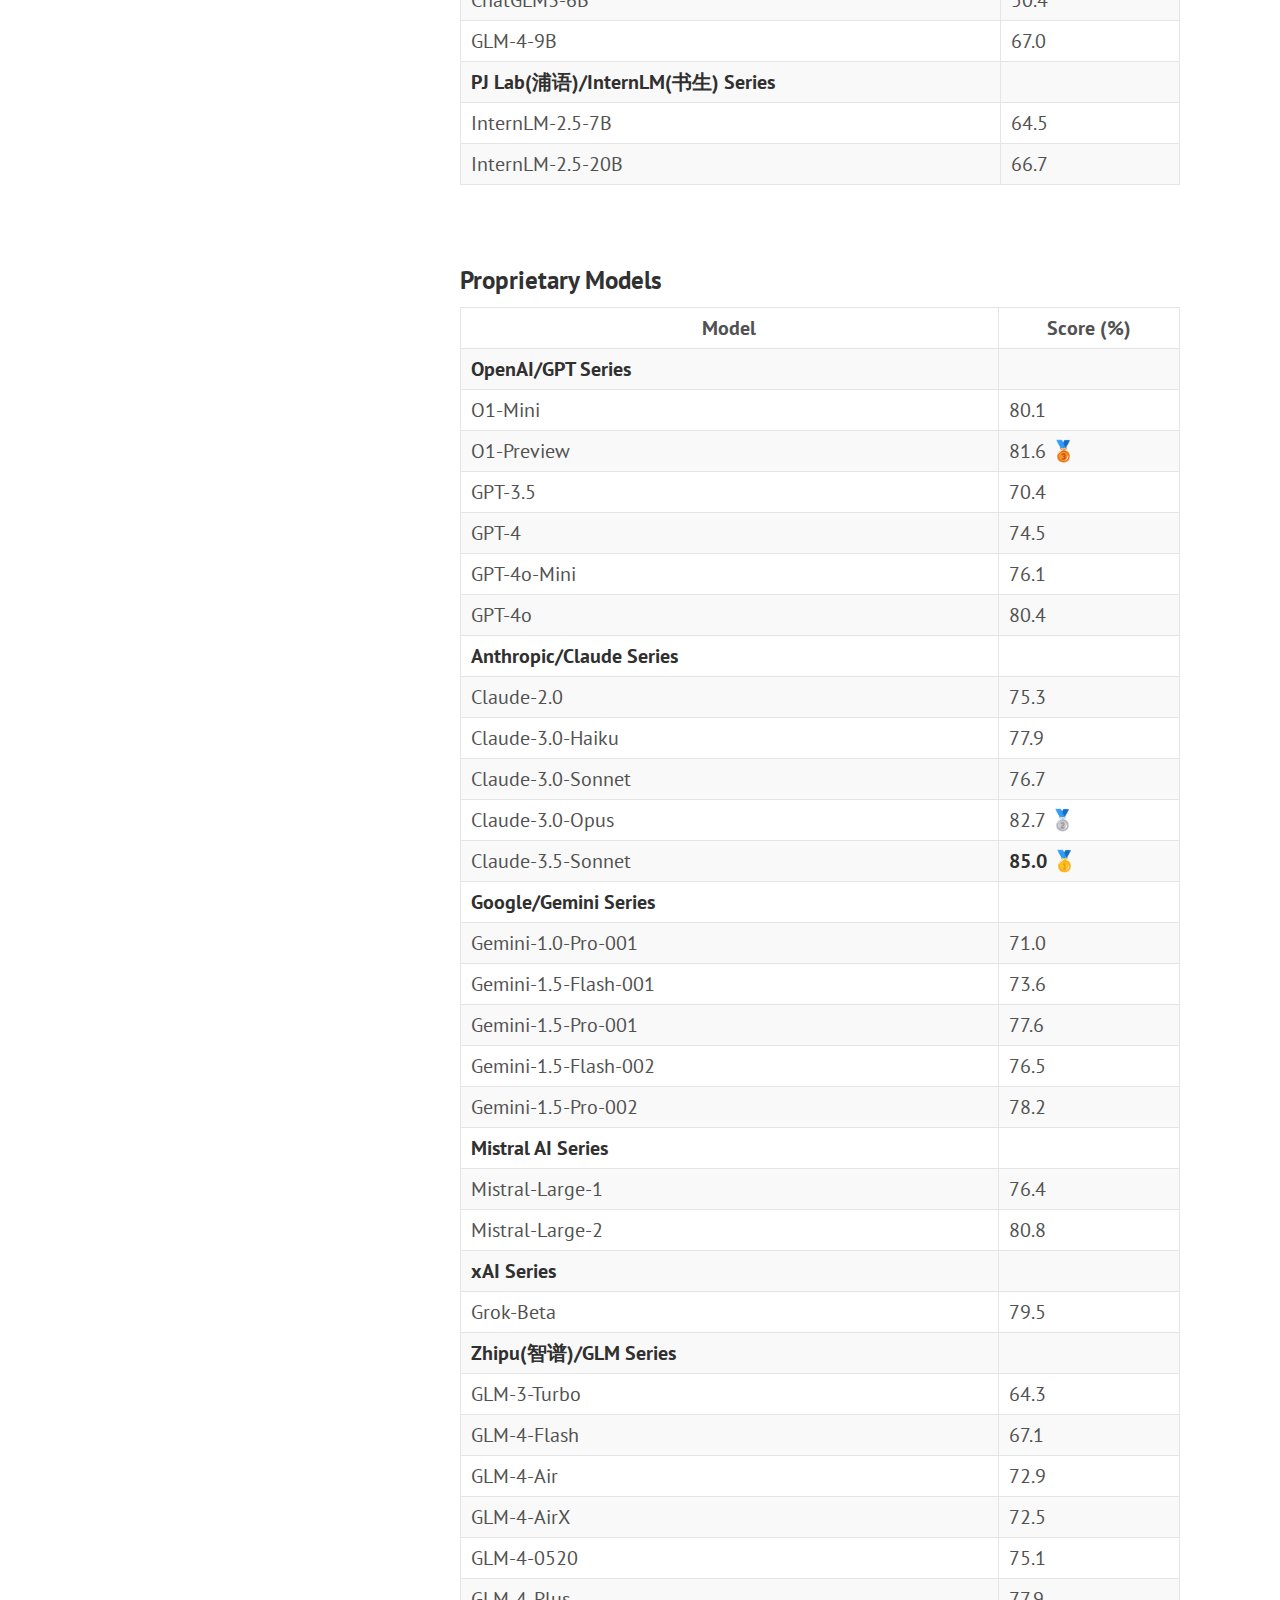
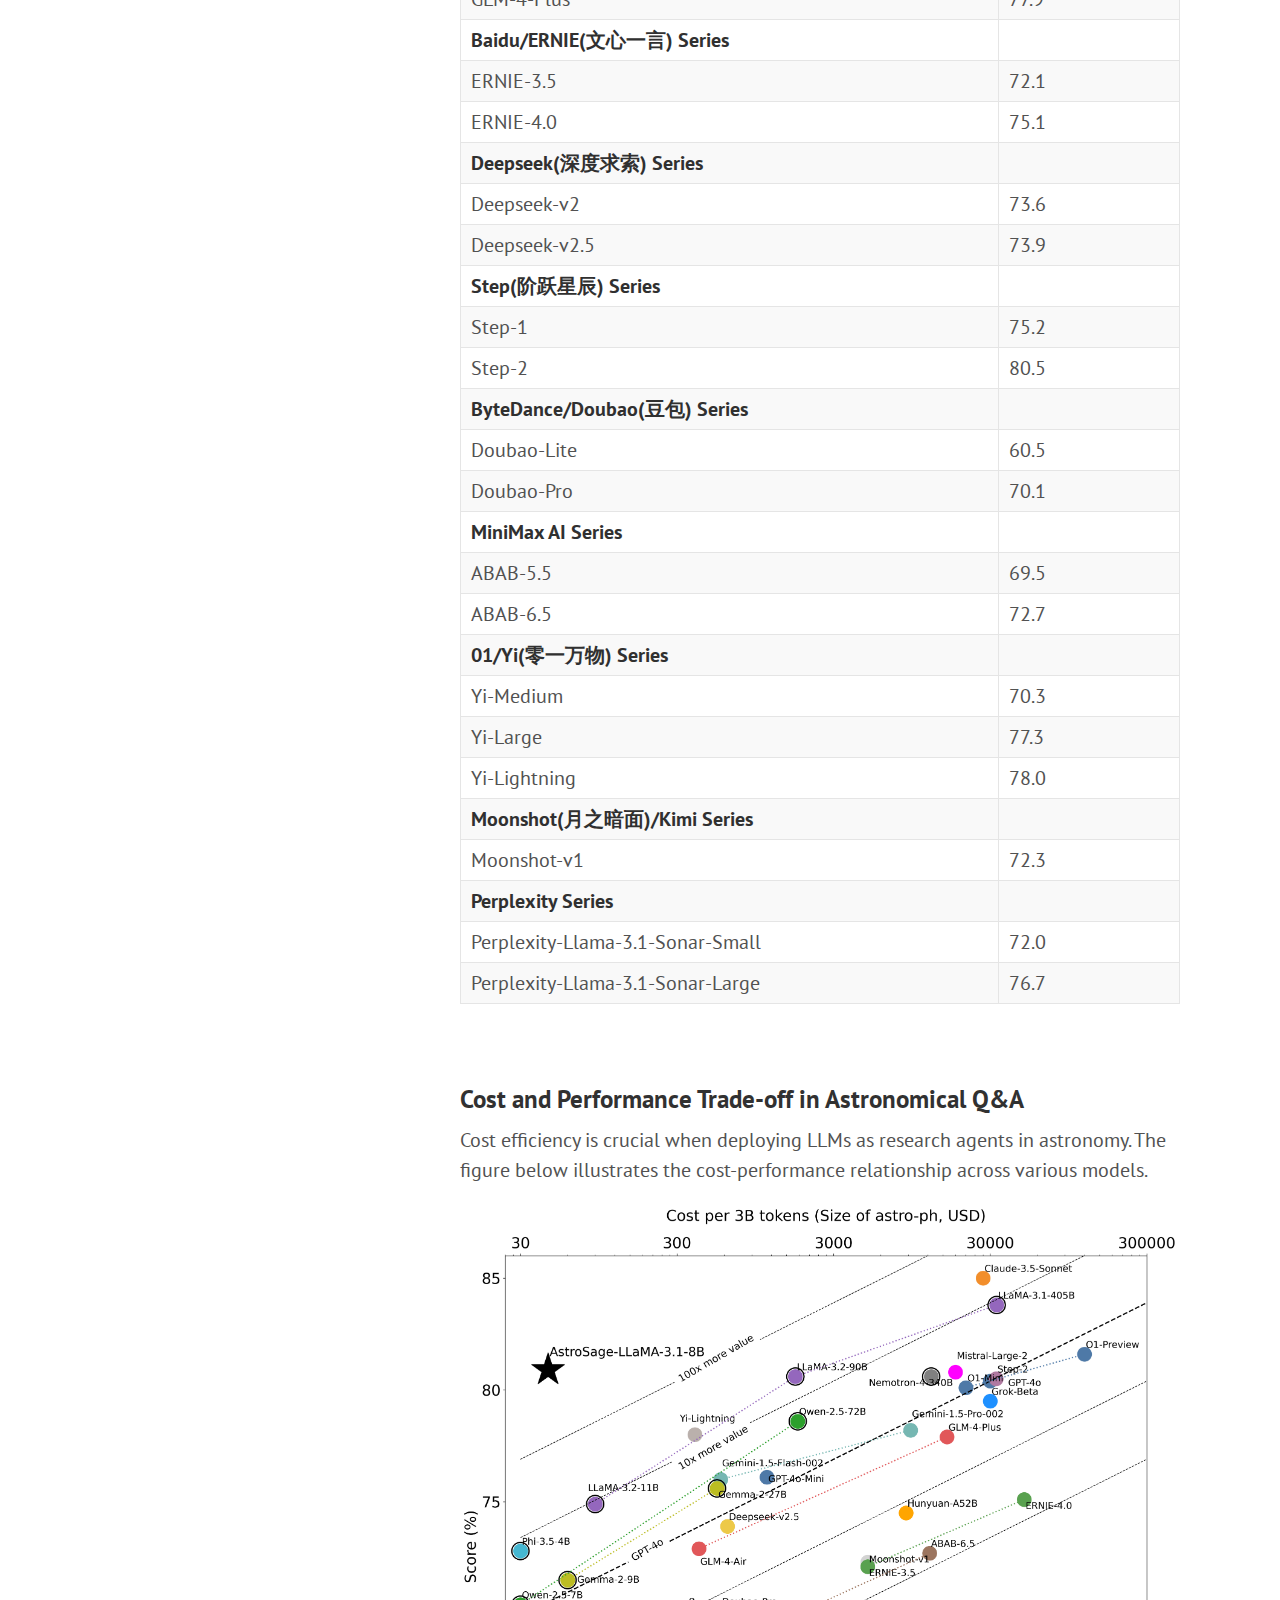
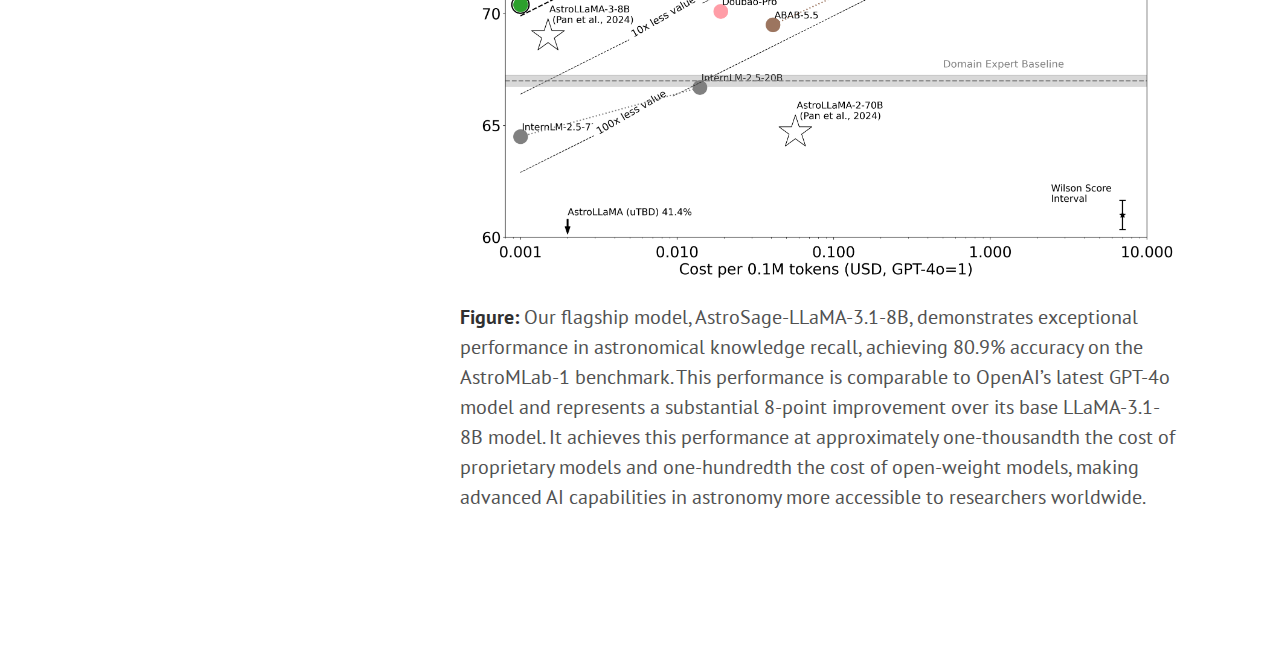
==== commit e5db2480: "Add files via upload" ====
--- a/benchmarking.html
+++ b/benchmarking.html
@@ -83,7 +83,7 @@
       <div class="page">
         <h1 class="page-title">AstroBench</h1>
       <div class="page">
-  <p>Our benchmarking dataset is <strong>available</strong> for <a href="https://huggingface.co/datasets/AstroMLab/Astrobench_MCQ_v1_Public">download</a> on Hugging Face.</p>
+  <p>Our benchmarking dataset is <strong>available</strong> for <a href="https://huggingface.co/datasets/AstroMLab/Astrobench_MCQ_v1_Public"><strong>download</strong></a> on Hugging Face.</p>
 
 <p>Exploring astronomy LLMs provides an unprecedented opportunity to quantify capabilities that were previously difficult to assess. The progress of astronomy requires a myriad of logical skills. These skills often combine elements of <em>factual retrieval</em>, <em>competitive mathematics derivation</em>, and <em>common sense AI</em>, making it challenging to assess LLM performance in this domain.</p>
 
@@ -184,8 +184,6 @@
 
 <p>Our benchmarking results reveal significant variations in performance across different proprietary large language models when tested on astronomy-specific questions. For a comprehensive analysis and detailed discussion of these results, please refer to <a href="https://arxiv.org/abs/2407.11194">Ting et al. (2024)</a>.</p>
 
-<h2 id="llm-astronomy-performance-scores">LLM Astronomy Performance Scores</h2>
-
 <h3 id="open-weights-models">Open-Weights Models</h3>
 
 <table>
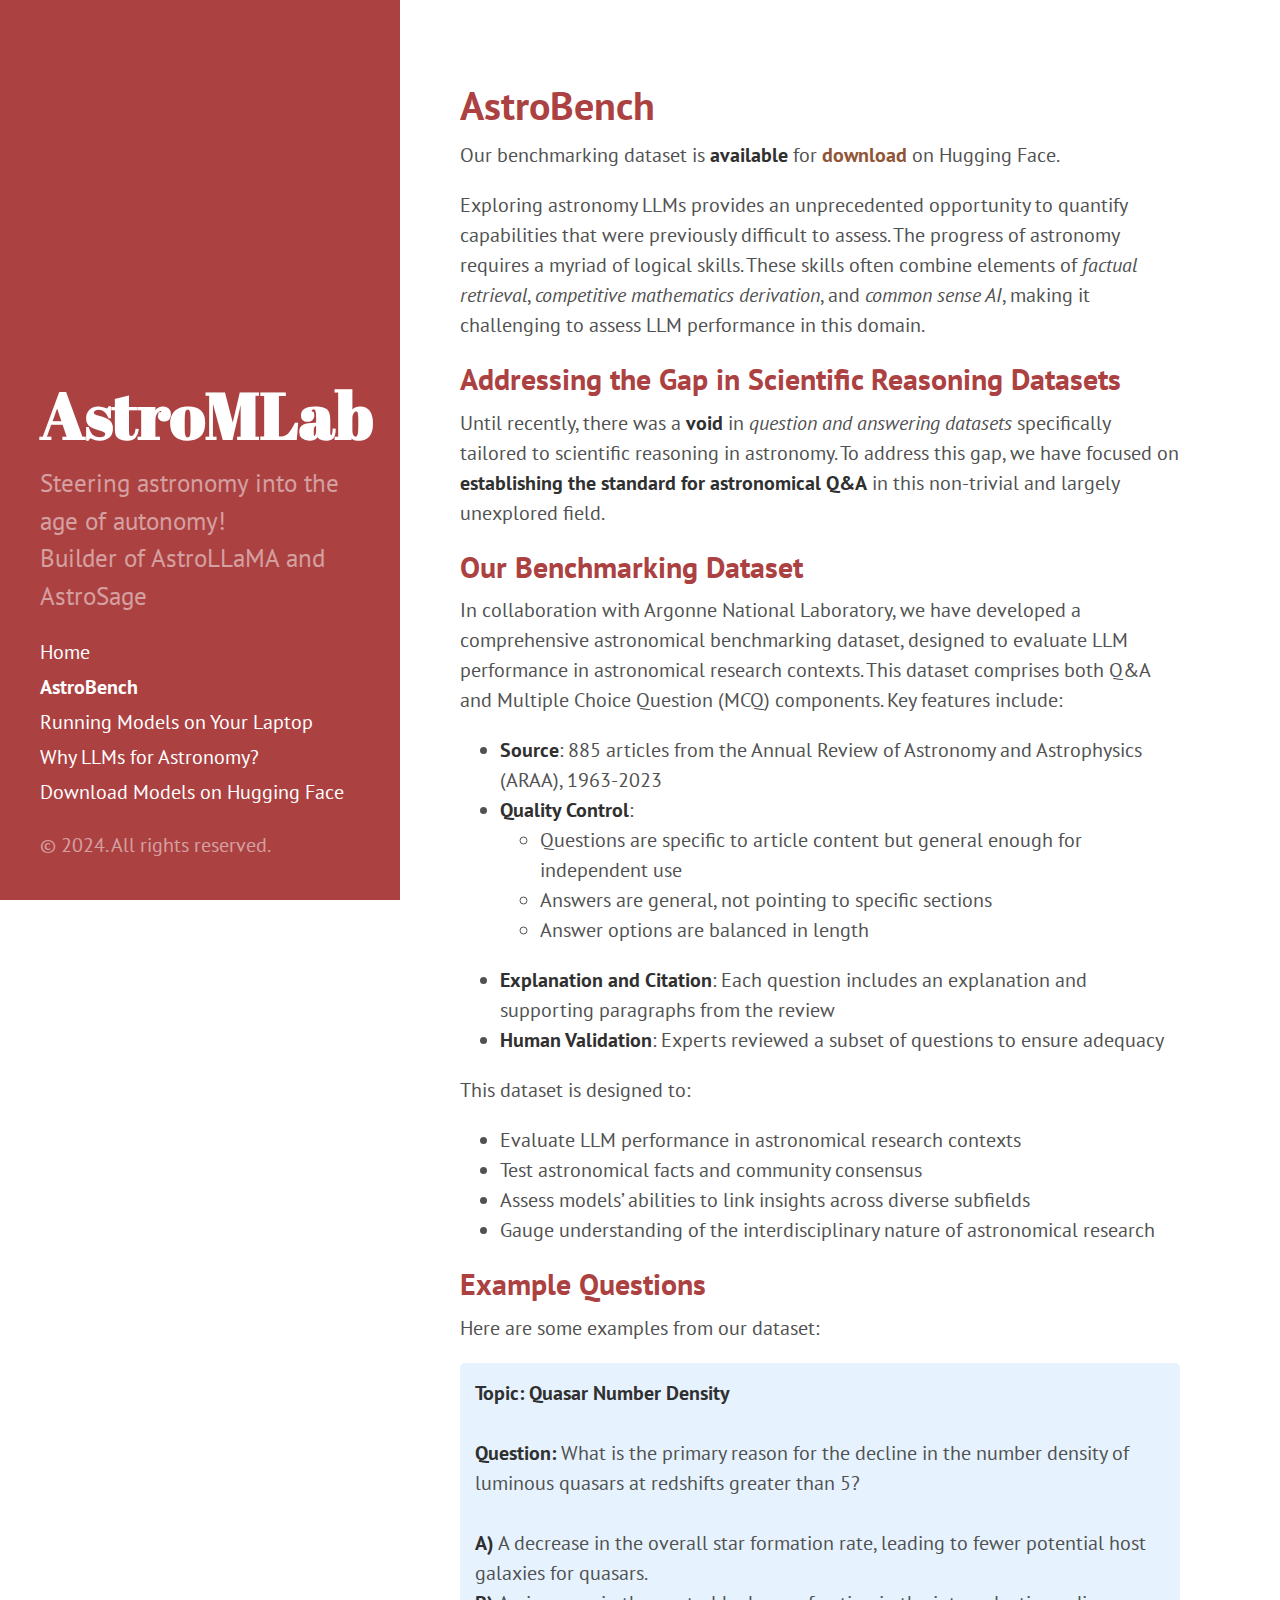
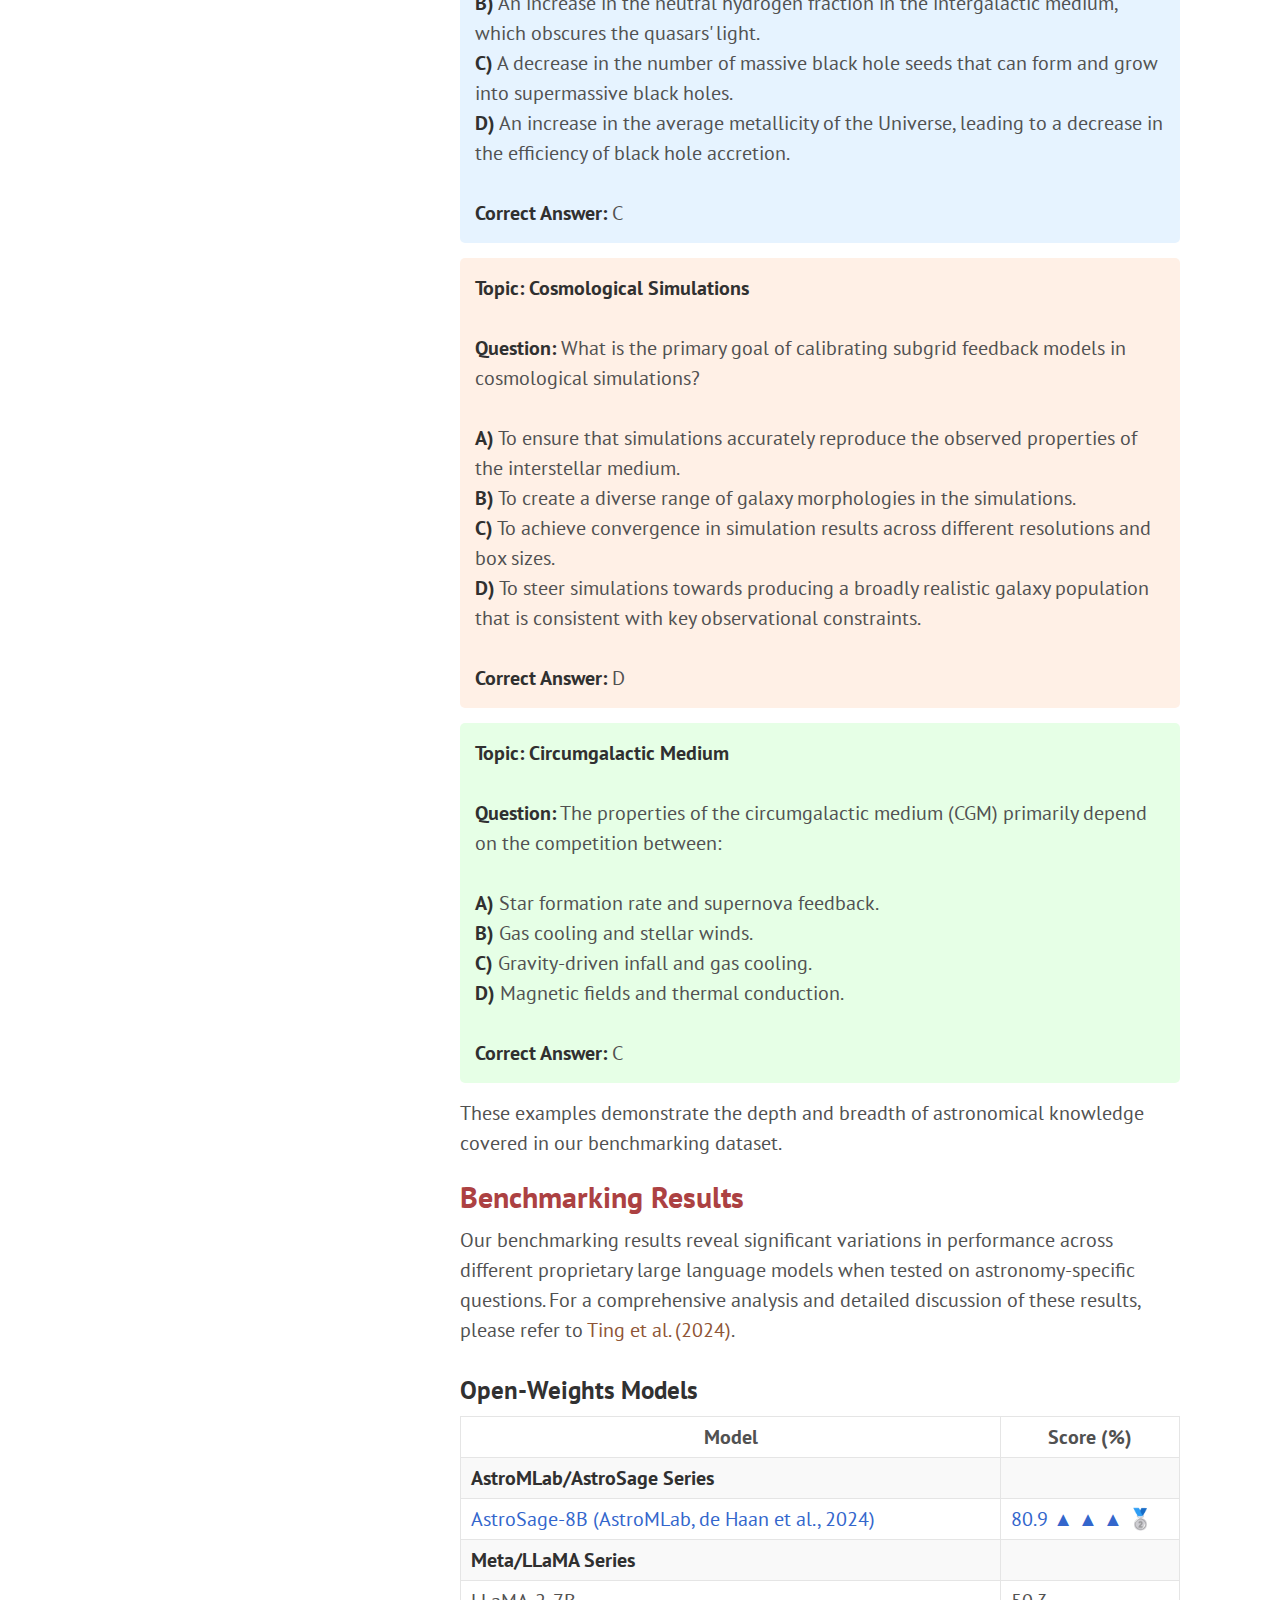
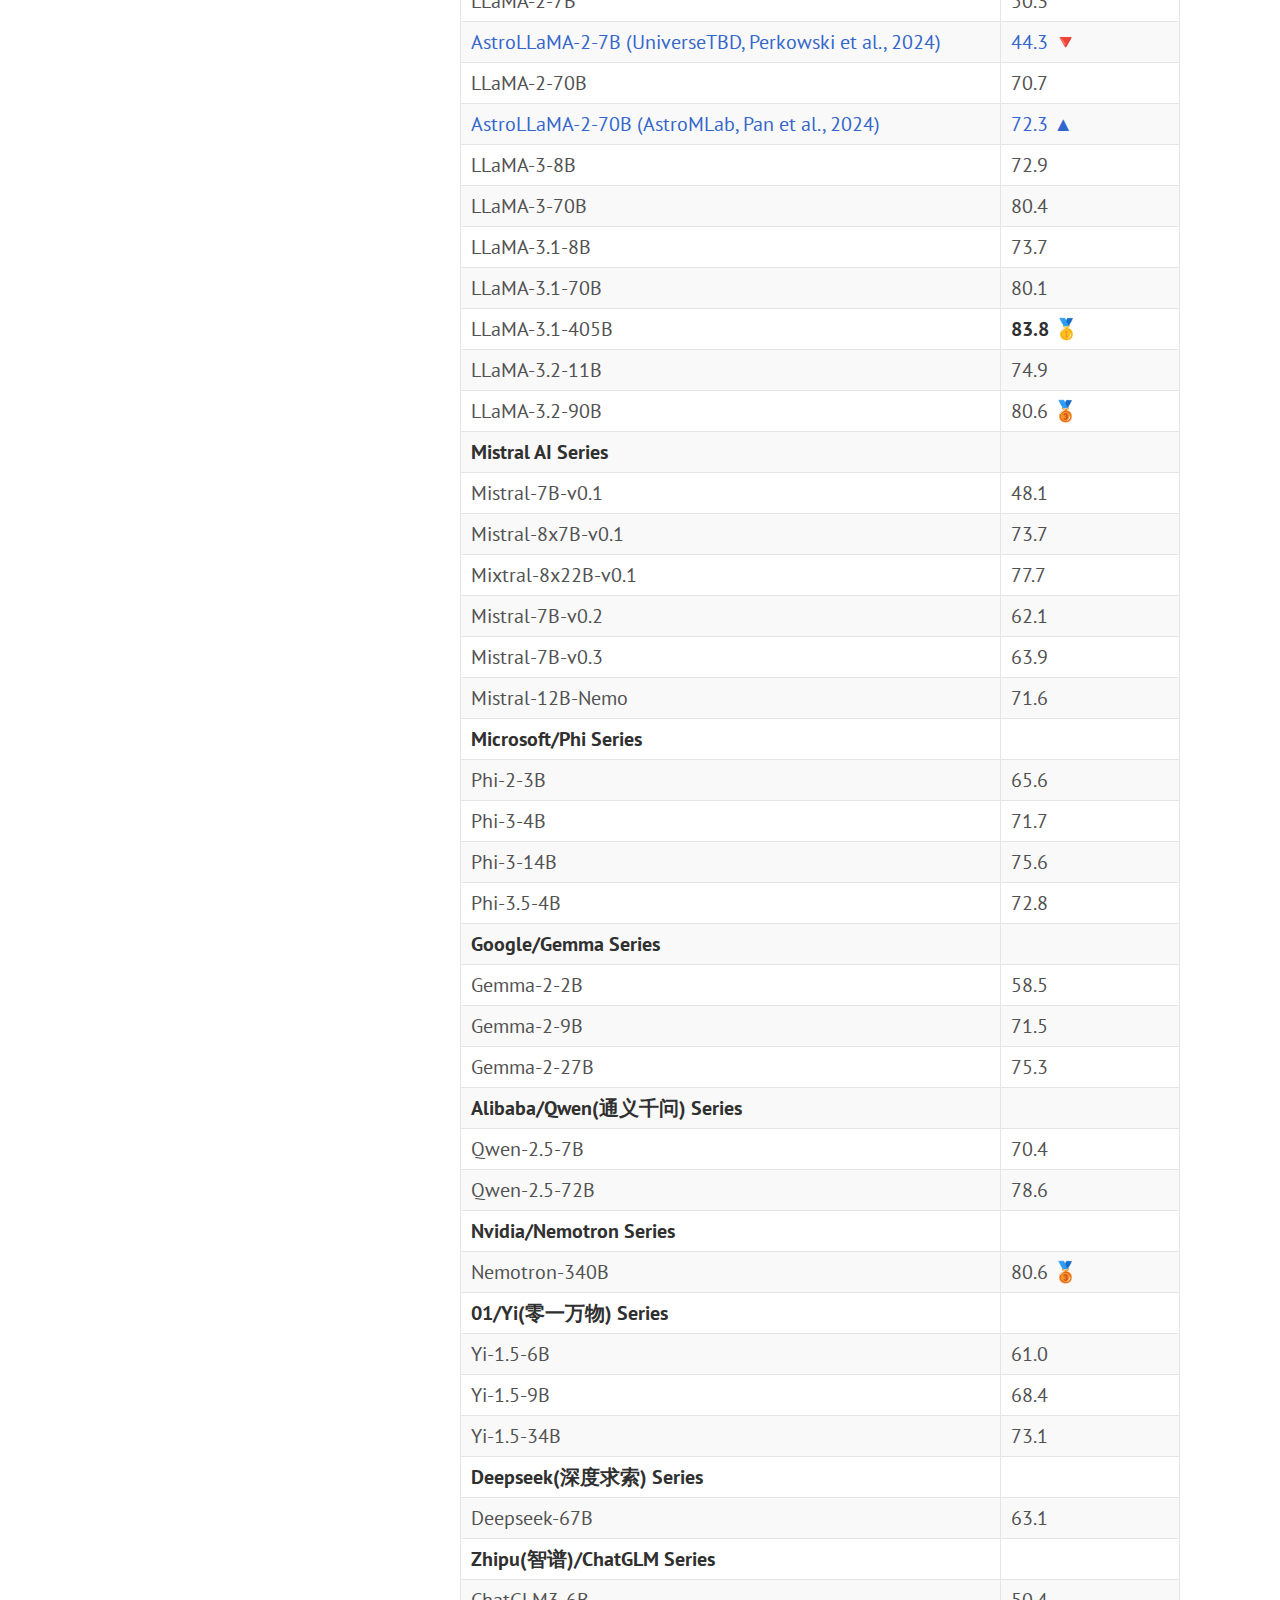
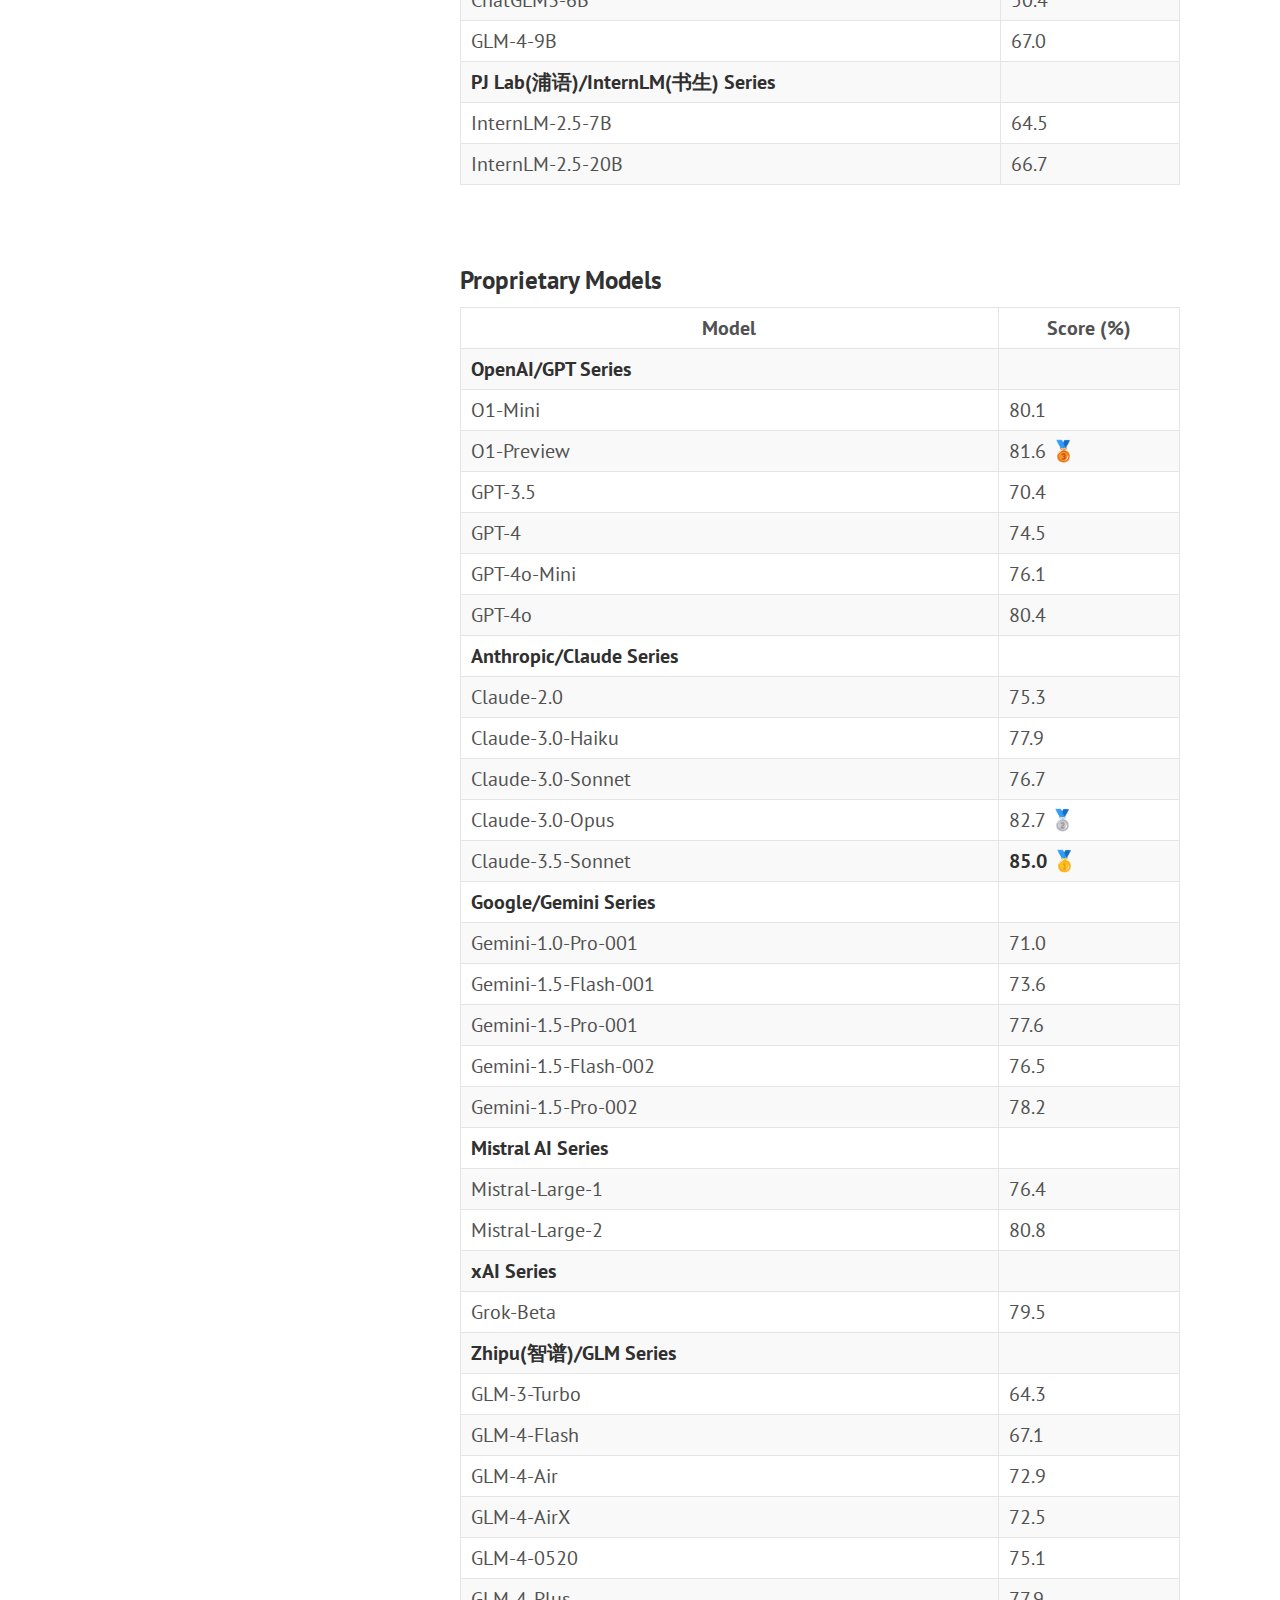
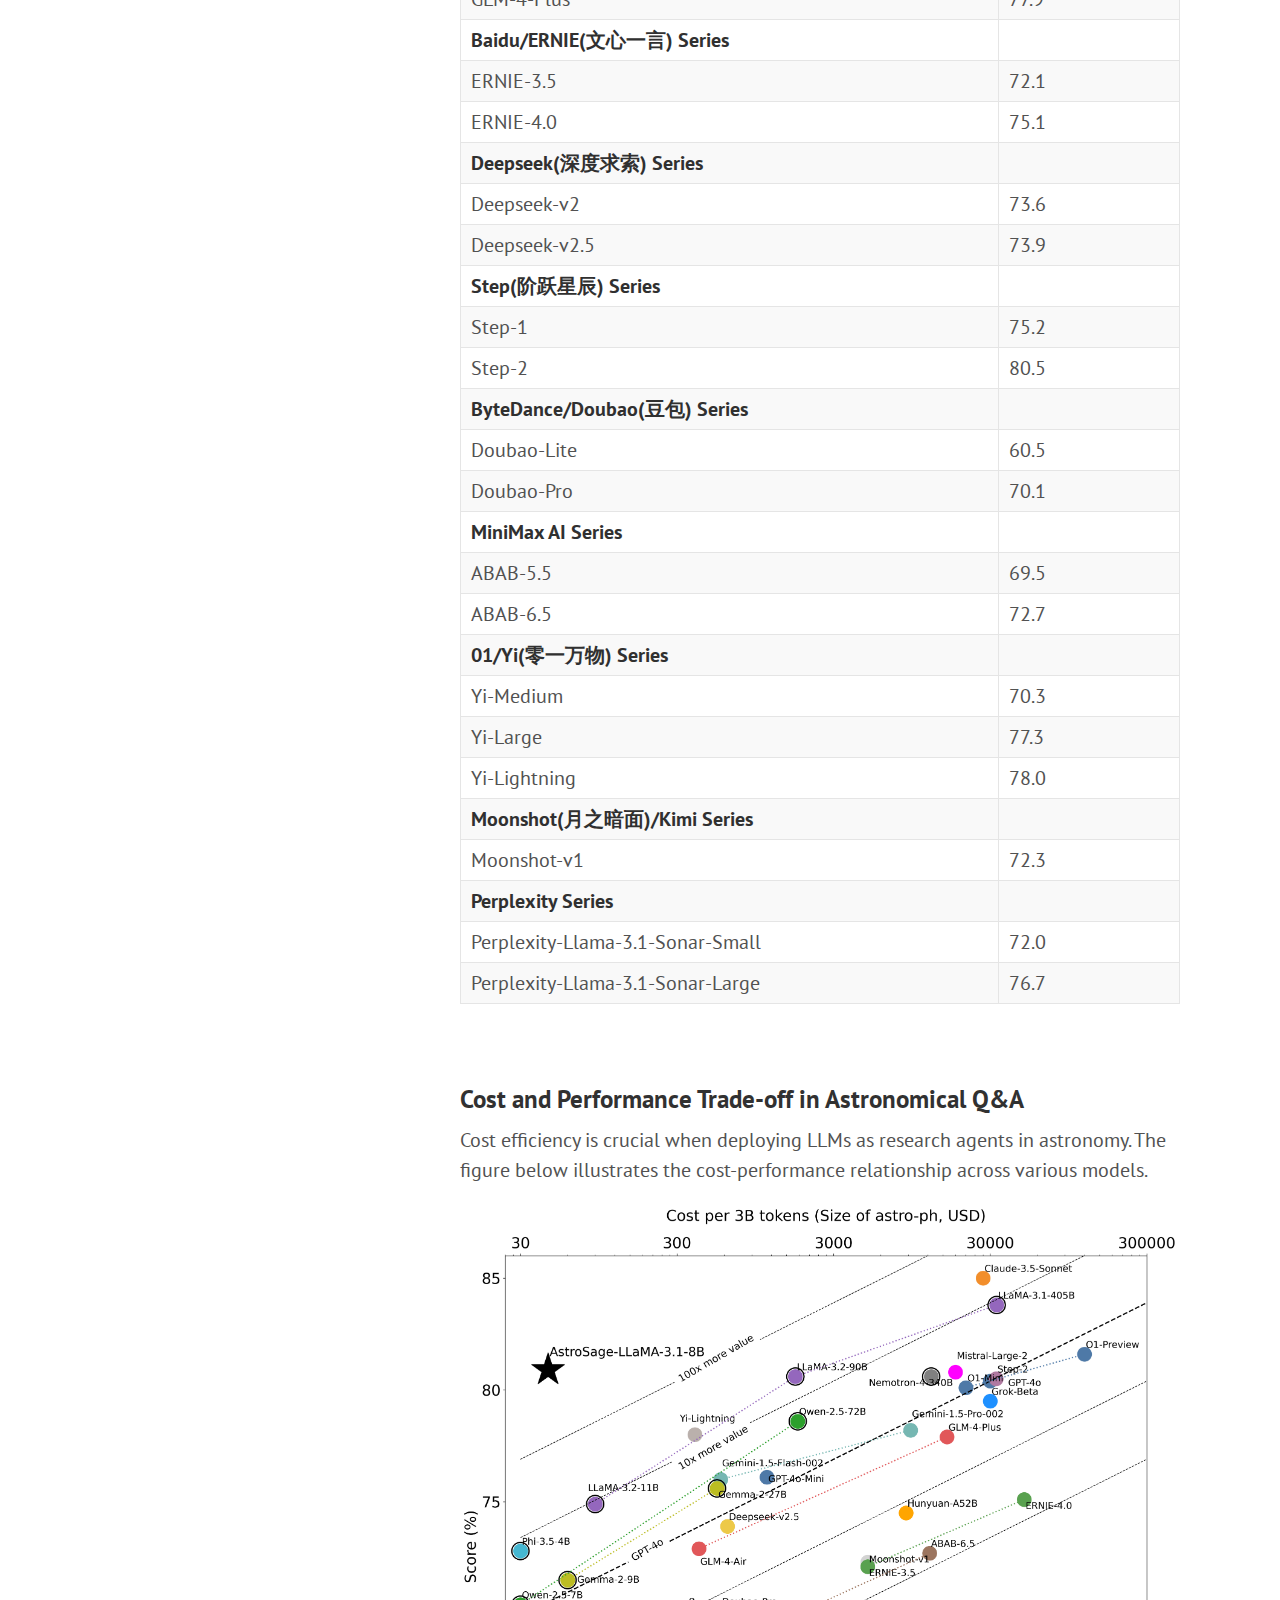
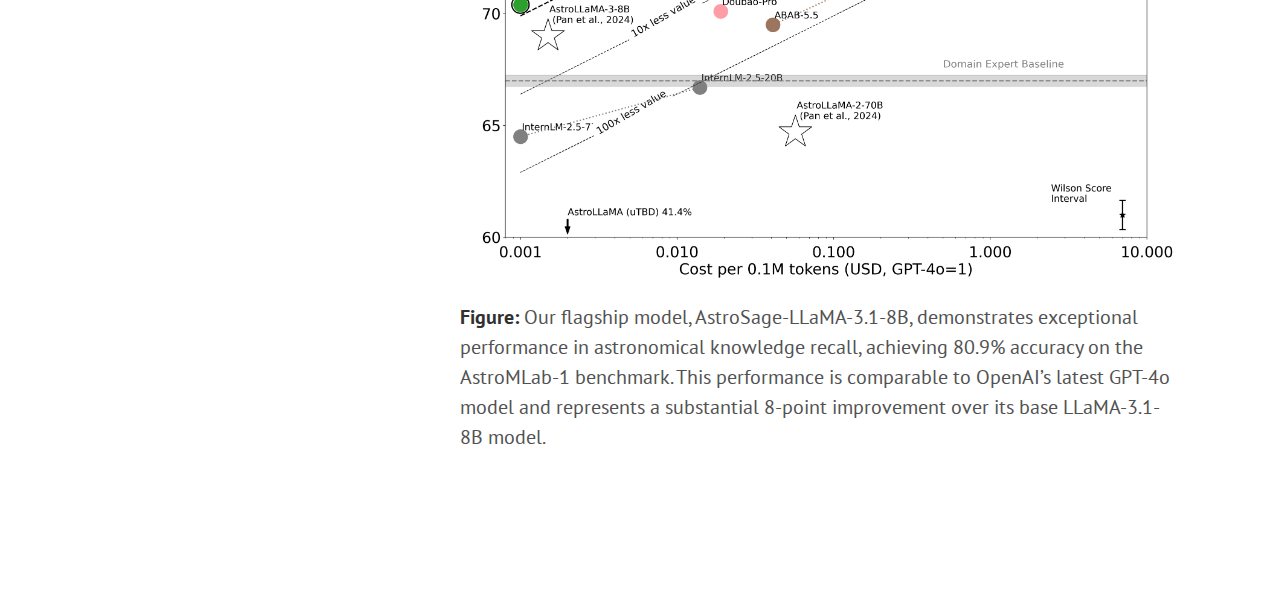
==== commit 9950cf58: "Add files via upload" ====
--- a/benchmarking.html
+++ b/benchmarking.html
@@ -628,7 +628,7 @@
 
 <p><img src="figures/AstroBench.png" alt="Cost and performance trade-off in astronomical Q&amp;A" /></p>
 
-<p><strong>Figure:</strong> Our flagship model, AstroSage-LLaMA-3.1-8B, demonstrates exceptional performance in astronomical knowledge recall, achieving 80.9% accuracy on the AstroMLab-1 benchmark. This performance is comparable to OpenAI’s latest GPT-4o model and represents a substantial 8-point improvement over its base LLaMA-3.1-8B model. It achieves this performance at approximately one-thousandth the cost of proprietary models and one-hundredth the cost of open-weight models, making advanced AI capabilities in astronomy more accessible to researchers worldwide.</p>
+<p><strong>Figure:</strong> Our flagship model, AstroSage-LLaMA-3.1-8B, demonstrates exceptional performance in astronomical knowledge recall, achieving 80.9% accuracy on the AstroMLab-1 benchmark. This performance is comparable to OpenAI’s latest GPT-4o model and represents a substantial 8-point improvement over its base LLaMA-3.1-8B model.</p>
 
 </div>
 
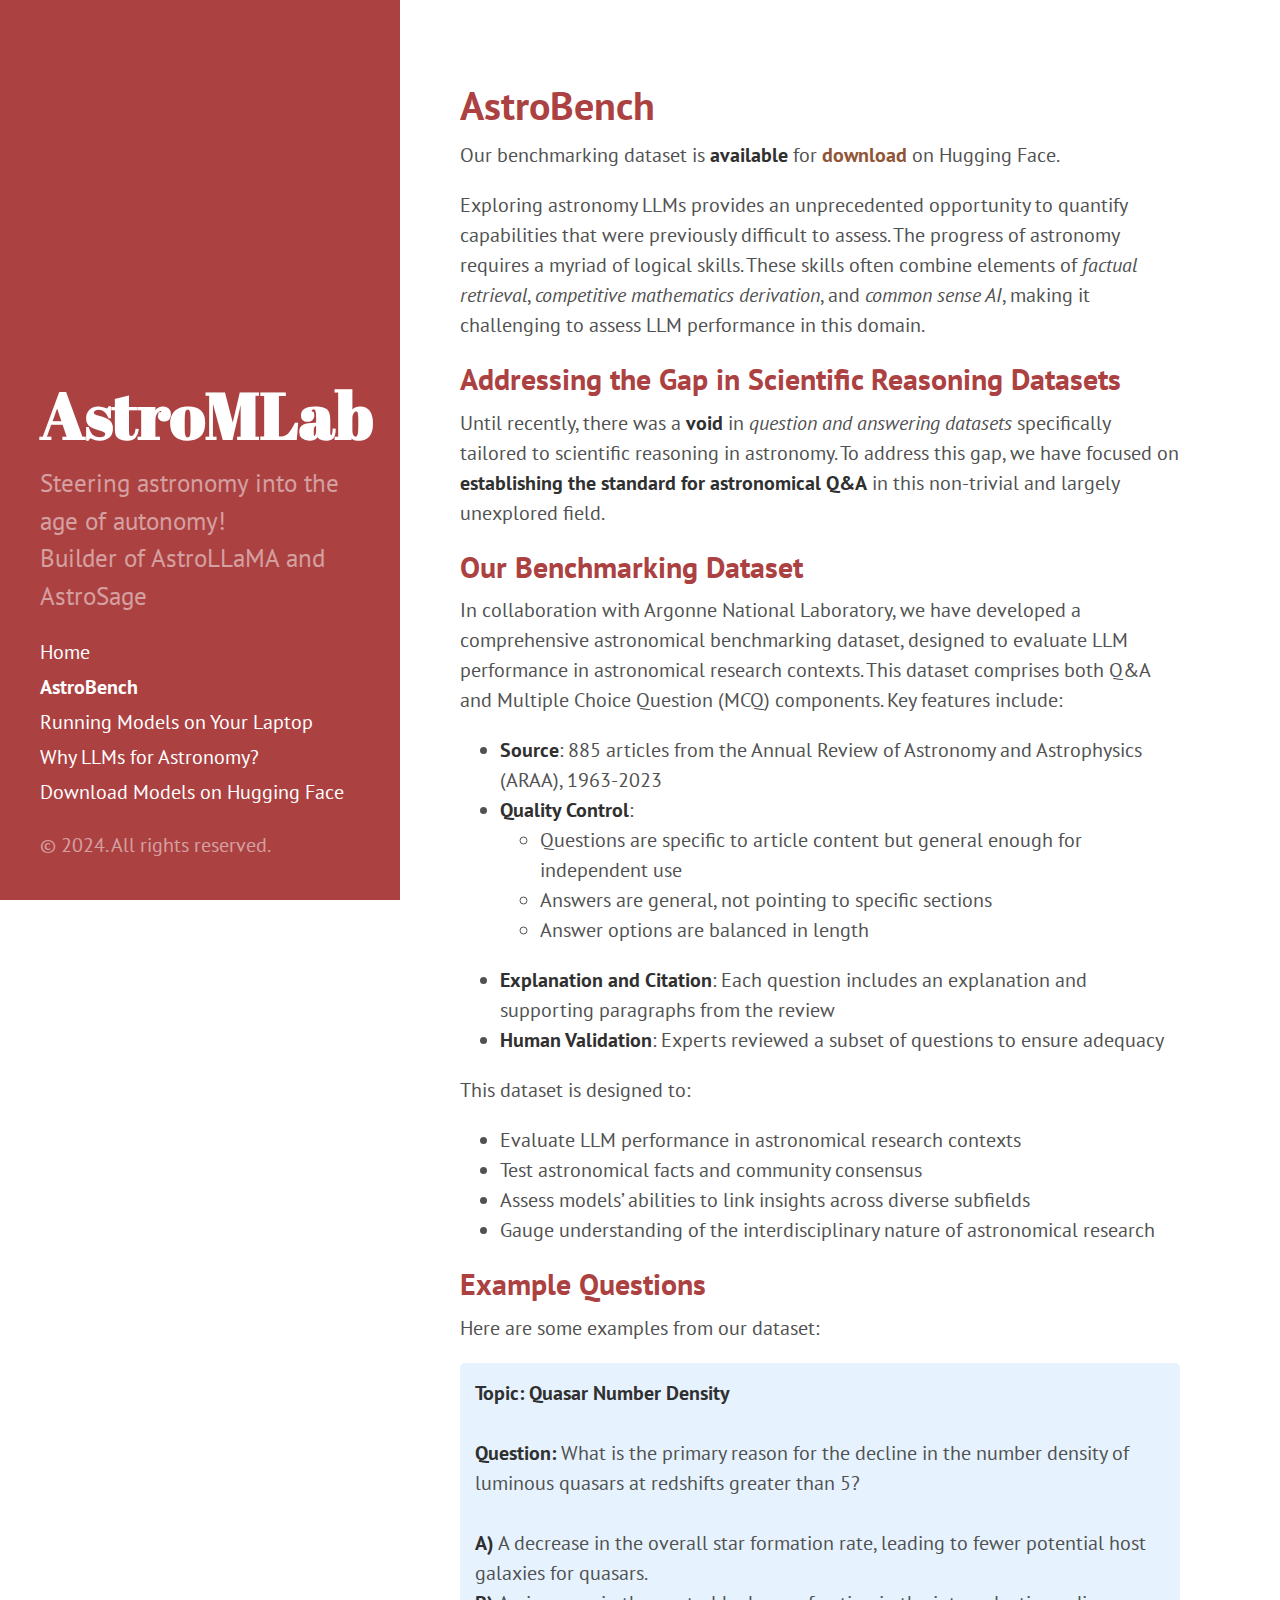
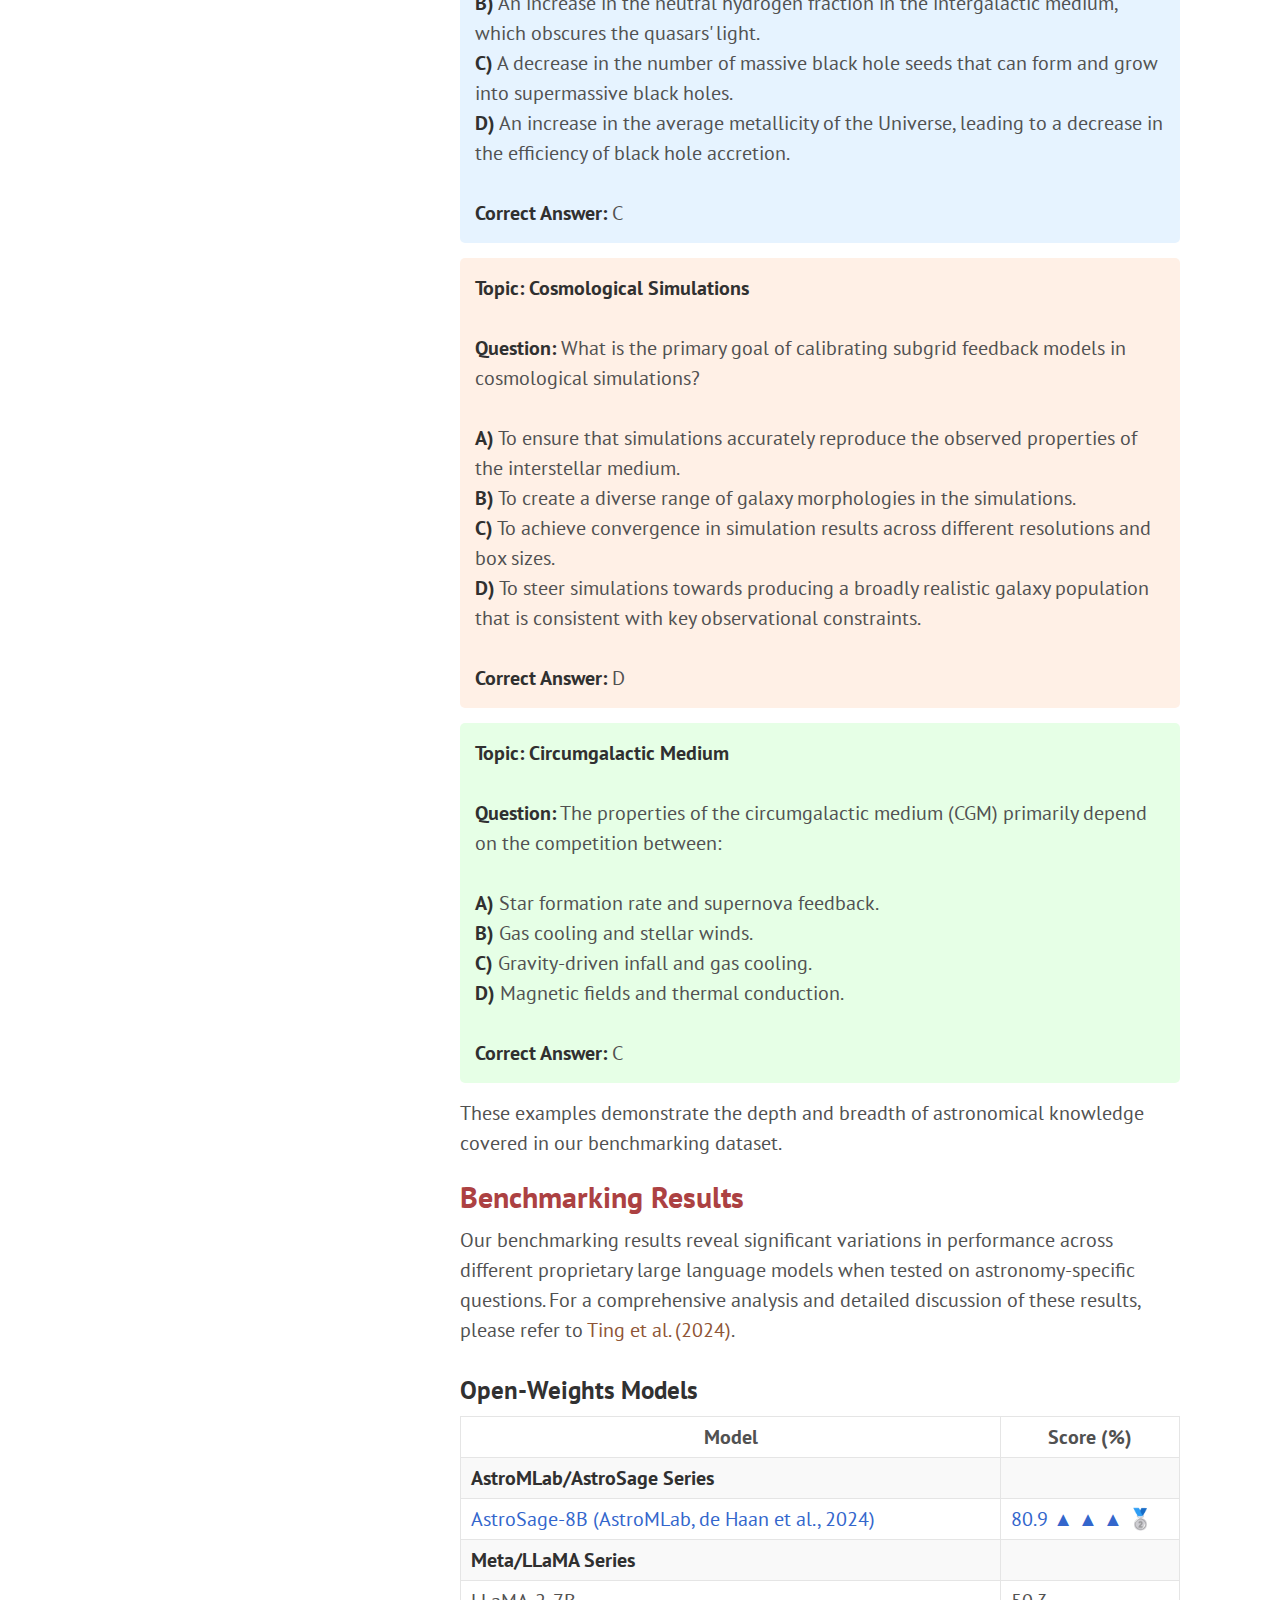
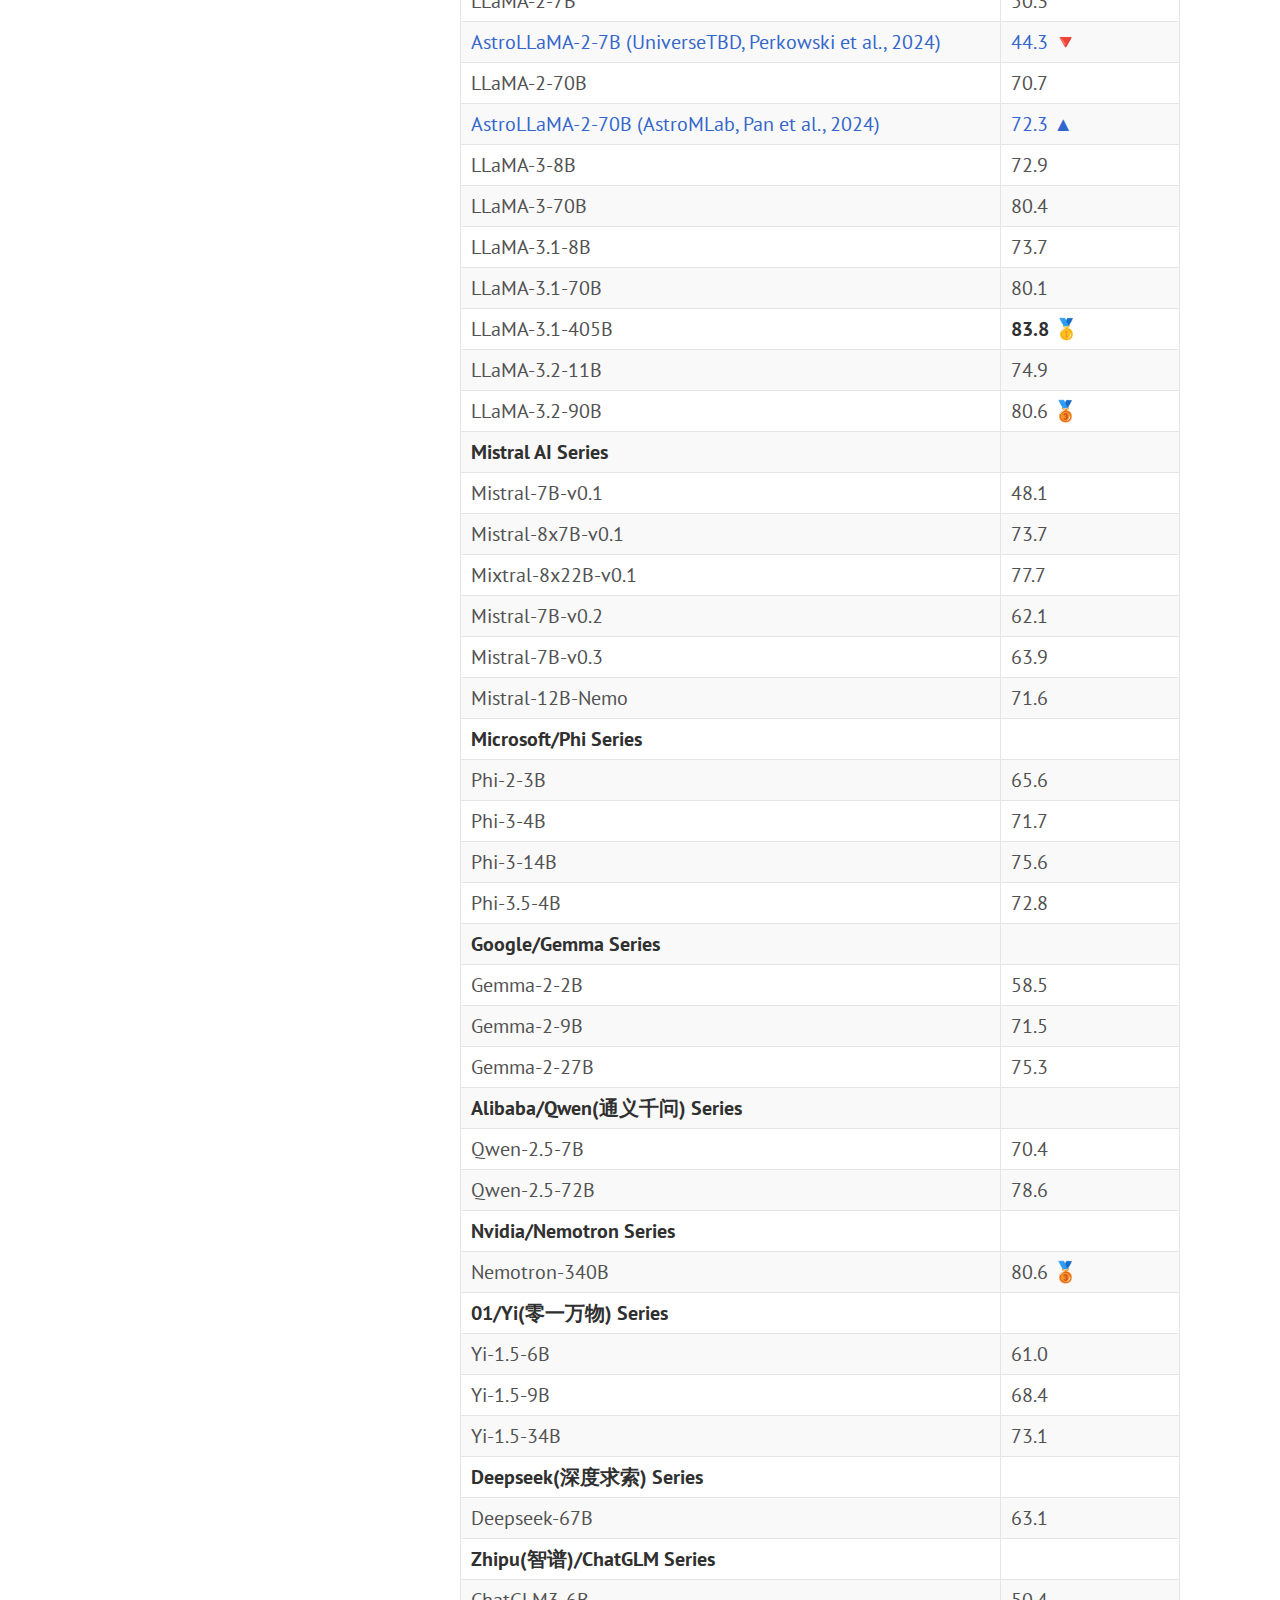
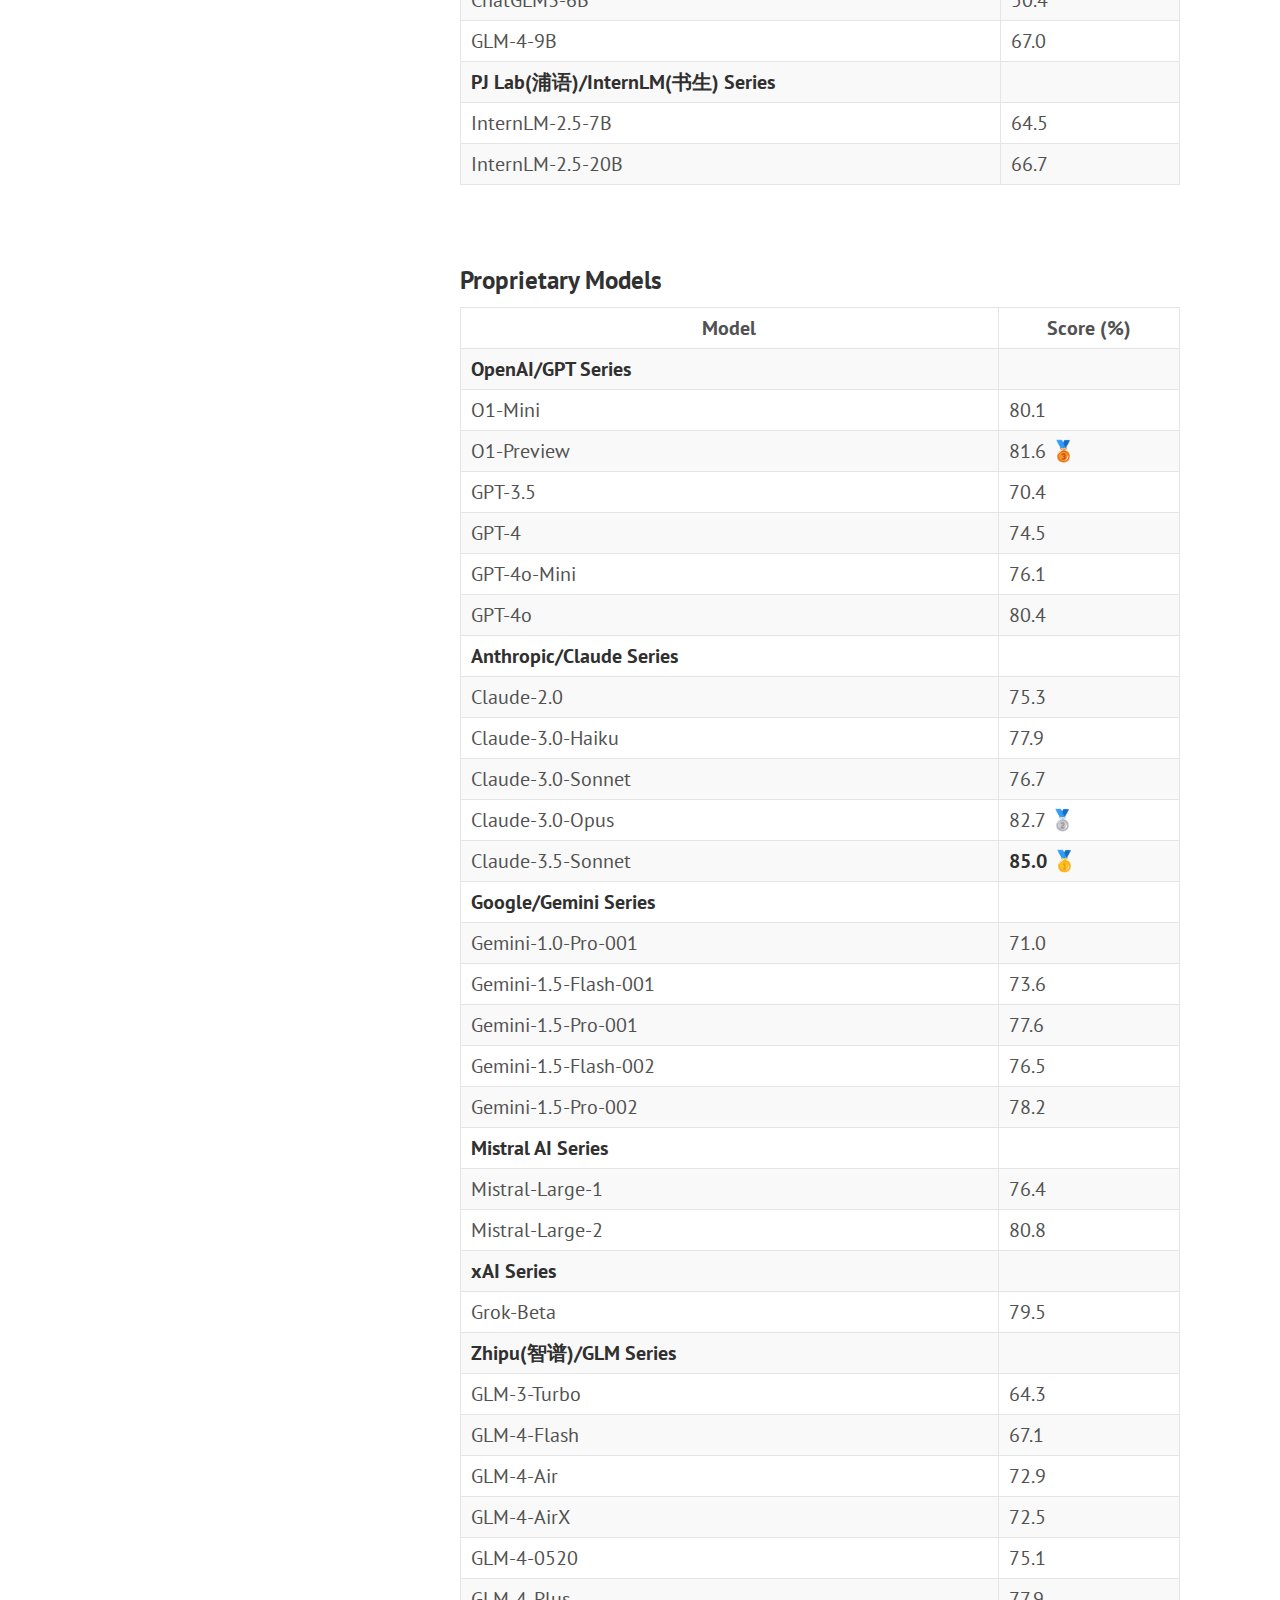
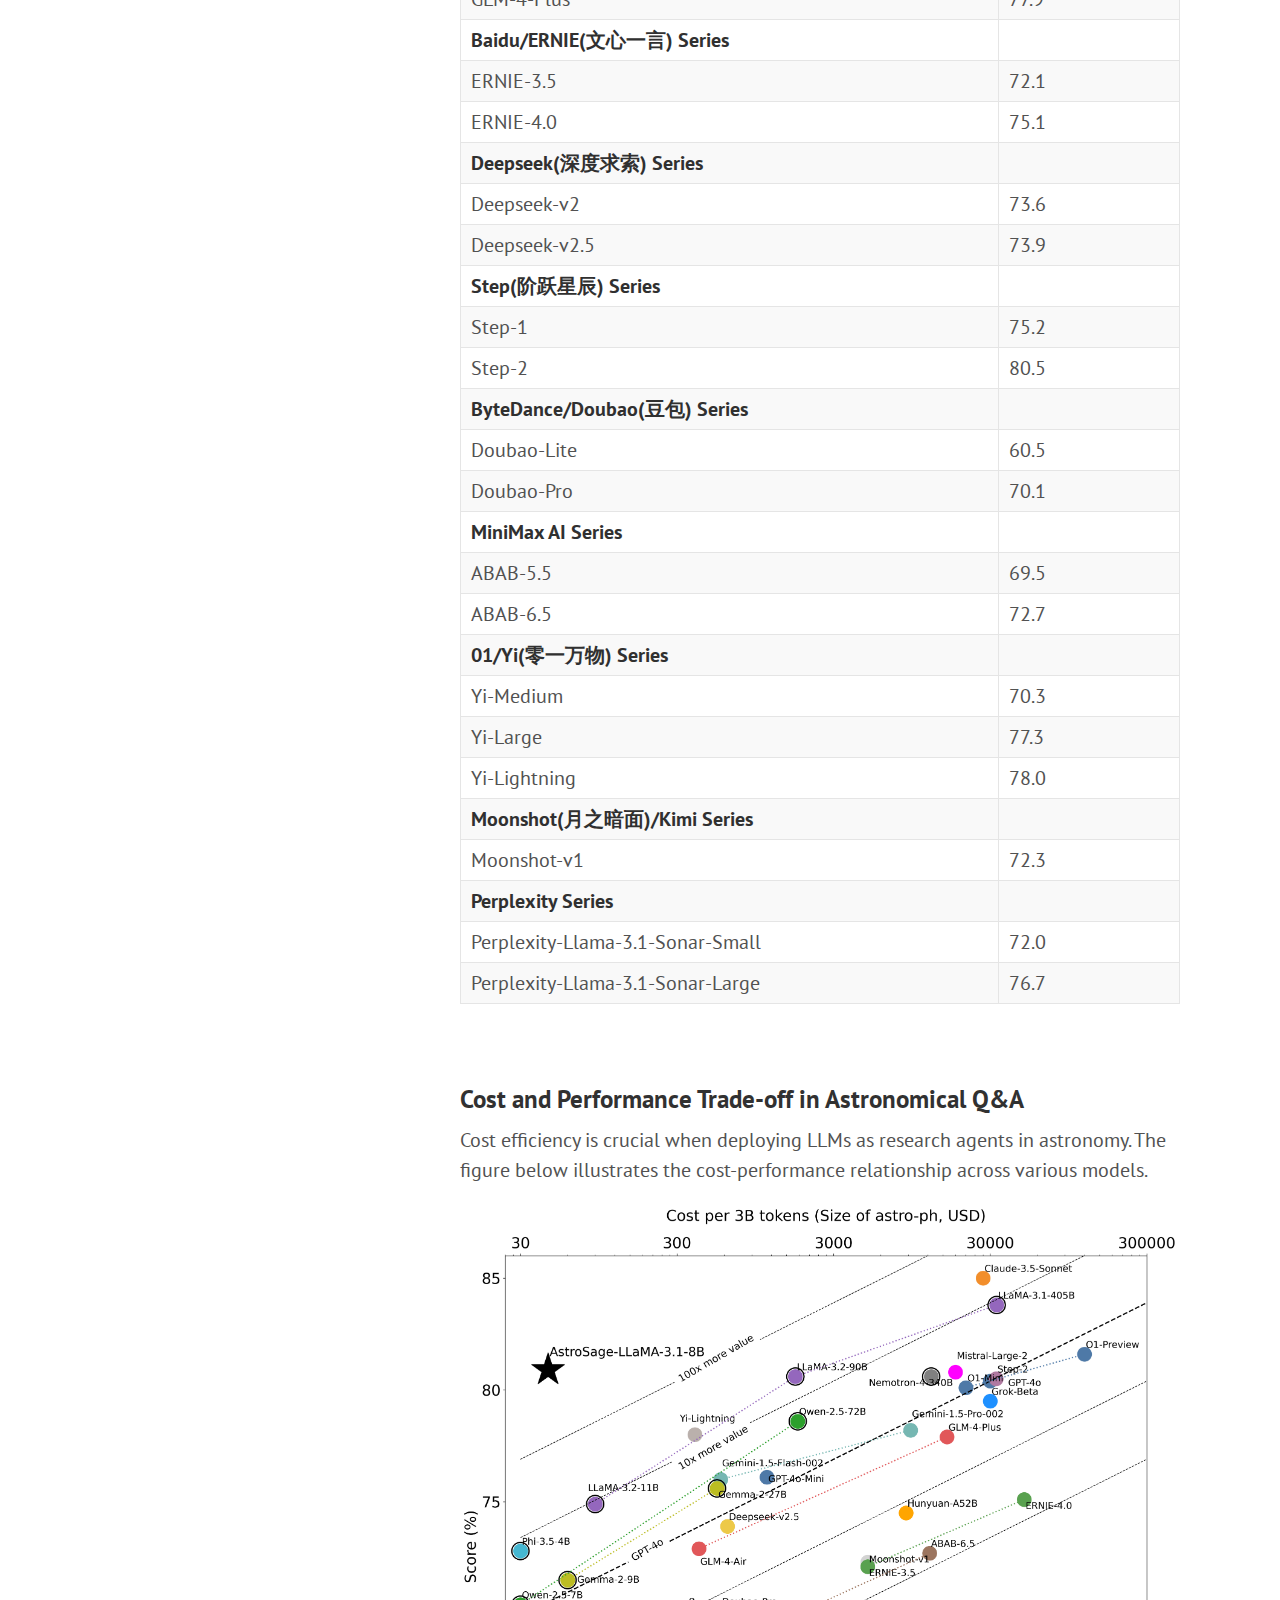
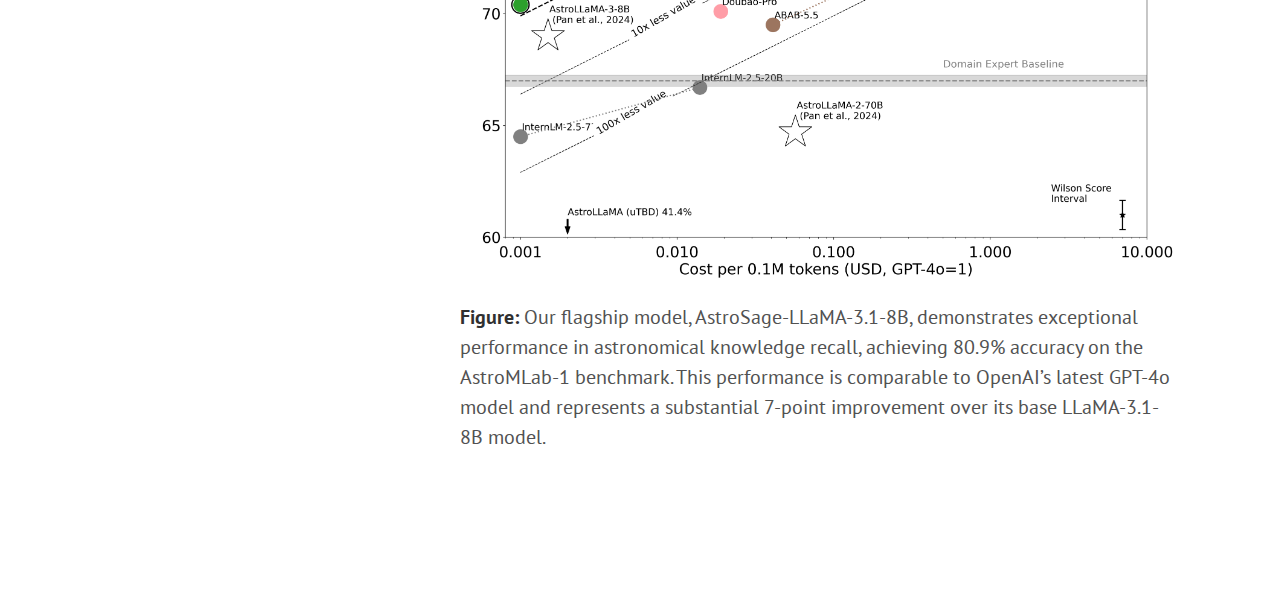
==== commit 413790fa: "Add files via upload" ====
--- a/benchmarking.html
+++ b/benchmarking.html
@@ -628,7 +628,7 @@
 
 <p><img src="figures/AstroBench.png" alt="Cost and performance trade-off in astronomical Q&amp;A" /></p>
 
-<p><strong>Figure:</strong> Our flagship model, AstroSage-LLaMA-3.1-8B, demonstrates exceptional performance in astronomical knowledge recall, achieving 80.9% accuracy on the AstroMLab-1 benchmark. This performance is comparable to OpenAI’s latest GPT-4o model and represents a substantial 8-point improvement over its base LLaMA-3.1-8B model.</p>
+<p><strong>Figure:</strong> Our flagship model, AstroSage-LLaMA-3.1-8B, demonstrates exceptional performance in astronomical knowledge recall, achieving 80.9% accuracy on the AstroMLab-1 benchmark. This performance is comparable to OpenAI’s latest GPT-4o model and represents a substantial 7-point improvement over its base LLaMA-3.1-8B model.</p>
 
 </div>
 
